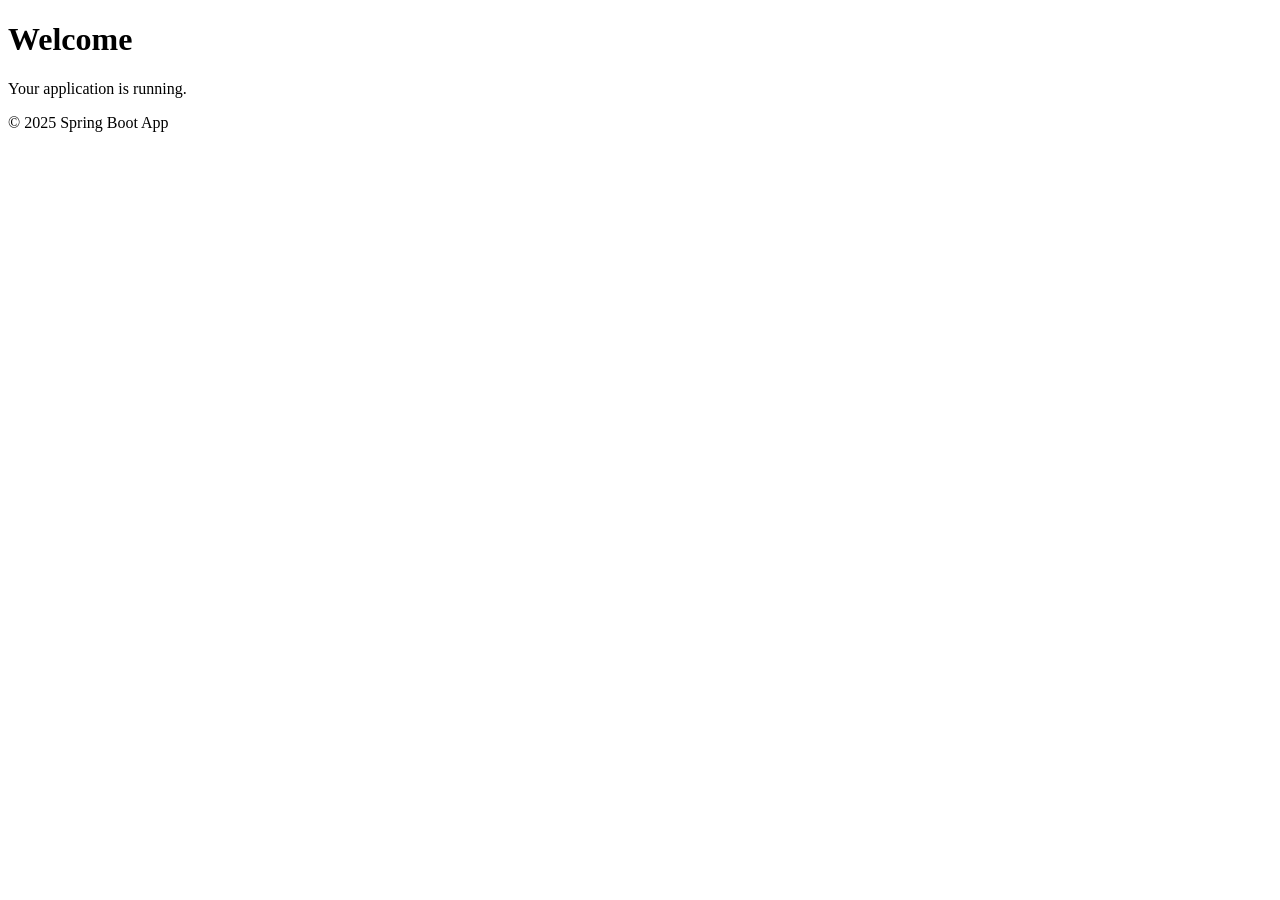
==== src/main/resources/static/index.html @ 62c67199 "Refactor HomeController to return index.html; update UserController to handle null userString and re" ====
<!DOCTYPE html>
<html lang="en">
<head>
	<meta charset="UTF-8">
	<meta name="viewport" content="width=device-width, initial-scale=1.0">
	<title>Spring Boot App</title>
</head>
<body>
	<header>
		<h1>Welcome</h1>
	</header>

	<main>
		<p>Your application is running.</p>
	</main>

	<footer>
		<p>&copy; 2025 Spring Boot App</p>
	</footer>
</body>
</html>
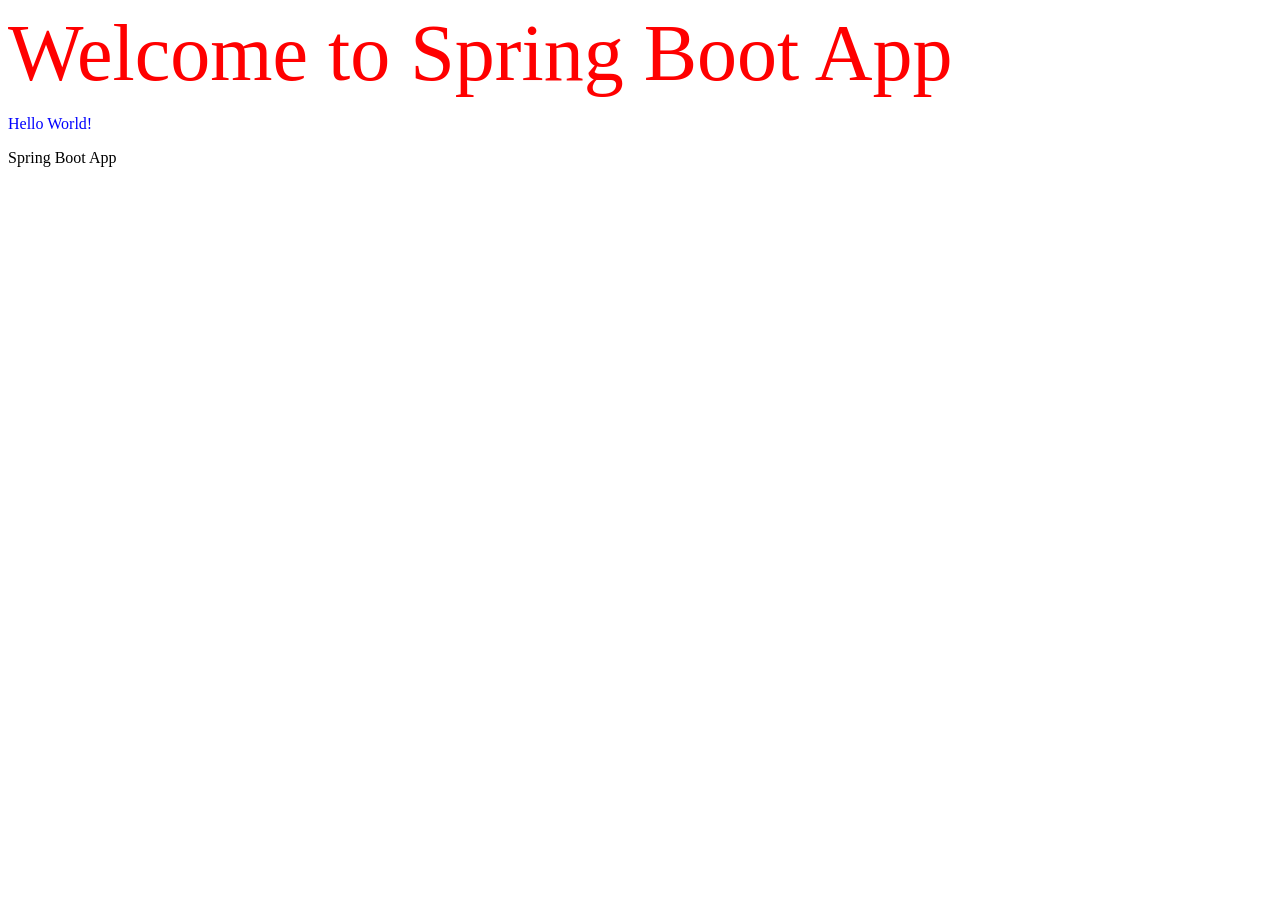
==== commit c1bfe9f1: "Added index.html, index.css, and index.js for application landing page; style header and main conten" ====
--- a/src/main/resources/static/index.html
+++ b/src/main/resources/static/index.html
@@ -3,19 +3,21 @@
 <head>
 	<meta charset="UTF-8">
 	<meta name="viewport" content="width=device-width, initial-scale=1.0">
+	<link rel="stylesheet" href="index.css">
+	<script src="index.js" defer></script>
 	<title>Spring Boot App</title>
 </head>
 <body>
-	<header>
+	<header id="primary-header">
 		<h1>Welcome</h1>
 	</header>
 
 	<main>
-		<p>Your application is running.</p>
+		<p class="blue-color">Hello World!</p>
 	</main>
 
 	<footer>
-		<p>&copy; 2025 Spring Boot App</p>
+		<p>Spring Boot App</p>
 	</footer>
 </body>
 </html>
--- a/src/main/resources/static/index.css
+++ b/src/main/resources/static/index.css
@@ -0,0 +1,7 @@
+.blue-color{
+    color: blue;
+}
+#primary-header{
+    color: red;
+    font-size: 80px;
+}
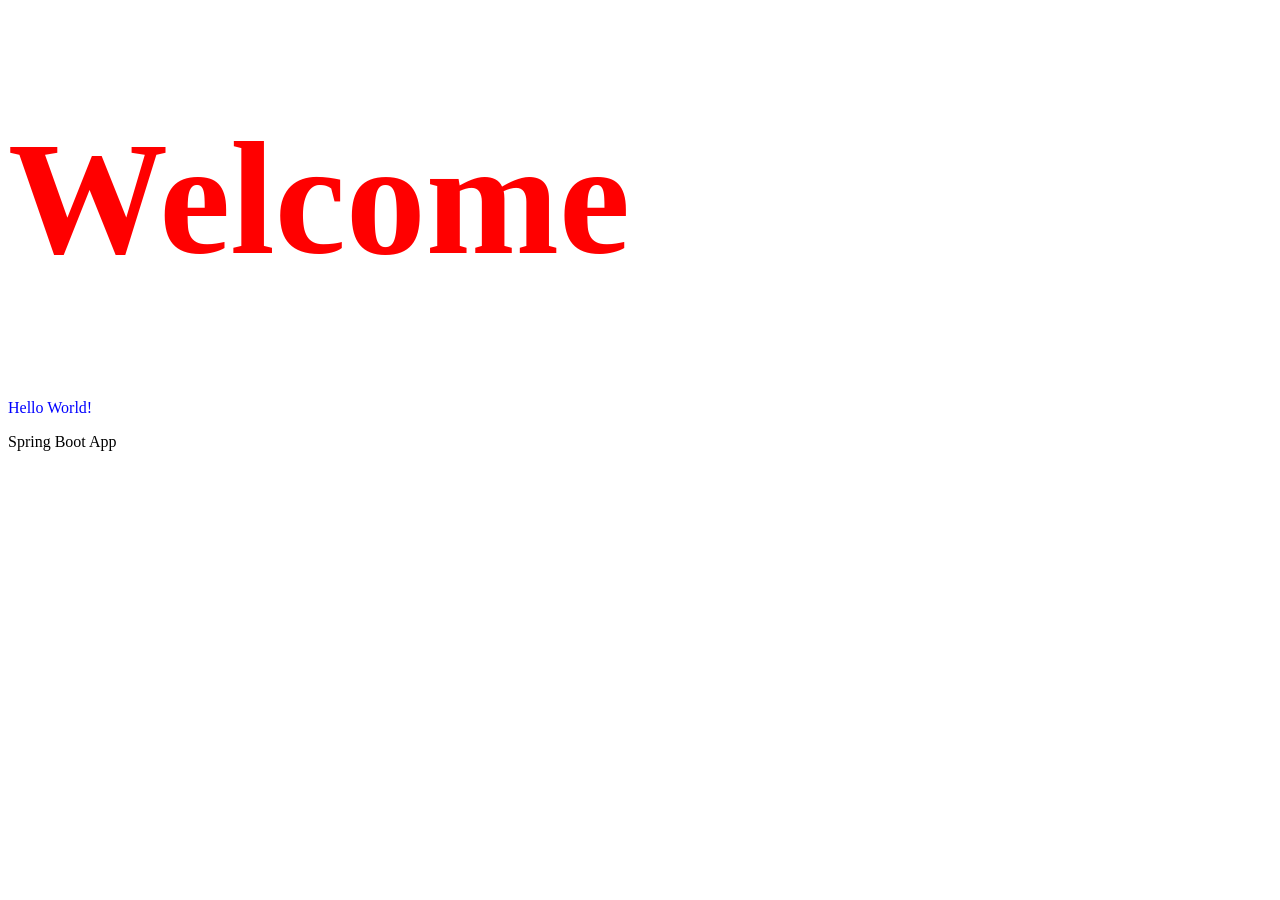
==== commit b3ea7a8d: "Refactored index.html and index.js; remove unnecessary whitespace and update JavaScript to fetch use" ====
--- a/src/main/resources/static/index.html
+++ b/src/main/resources/static/index.html
@@ -15,7 +15,6 @@
 	<main>
 		<p class="blue-color">Hello World!</p>
 	</main>
-
 	<footer>
 		<p>Spring Boot App</p>
 	</footer>
--- a/src/main/resources/static/index.css
+++ b/src/main/resources/static/index.css
@@ -4,4 +4,4 @@
 #primary-header{
     color: red;
     font-size: 80px;
-}+}
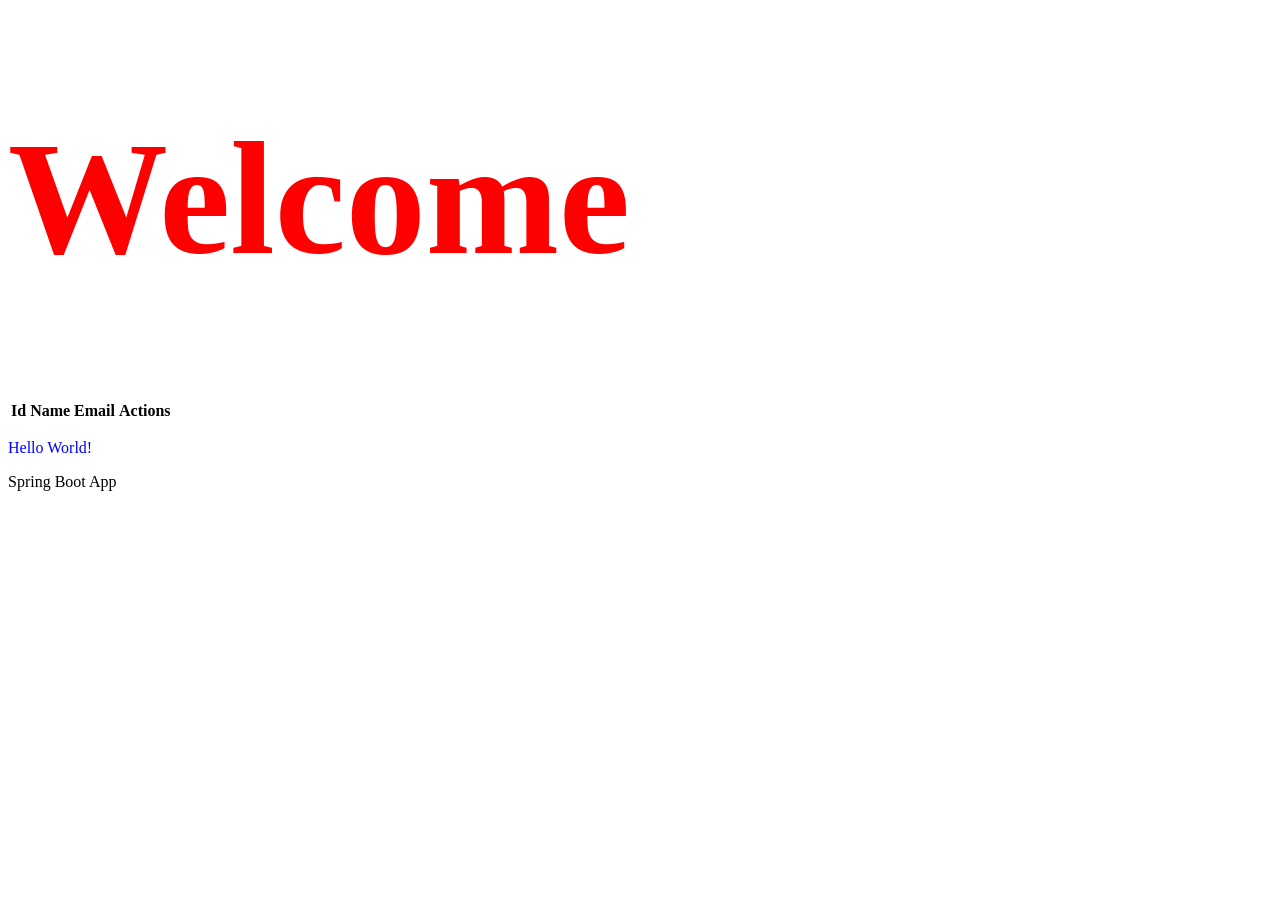
==== commit 4870582e: "test commit" ====
--- a/src/main/resources/static/index.html
+++ b/src/main/resources/static/index.html
@@ -11,7 +11,17 @@
 	<header id="primary-header">
 		<h1>Welcome</h1>
 	</header>
-
+	<table>
+		<tr>
+			<th>Id</th>
+			<th>Name</th>
+			<th>Email</th>
+			<th>Actions</th>
+		</tr>
+		<tbody id="user-table-body">
+			<!-- User data will be populated here -->
+		</tbody>
+	</table>
 	<main>
 		<p class="blue-color">Hello World!</p>
 	</main>
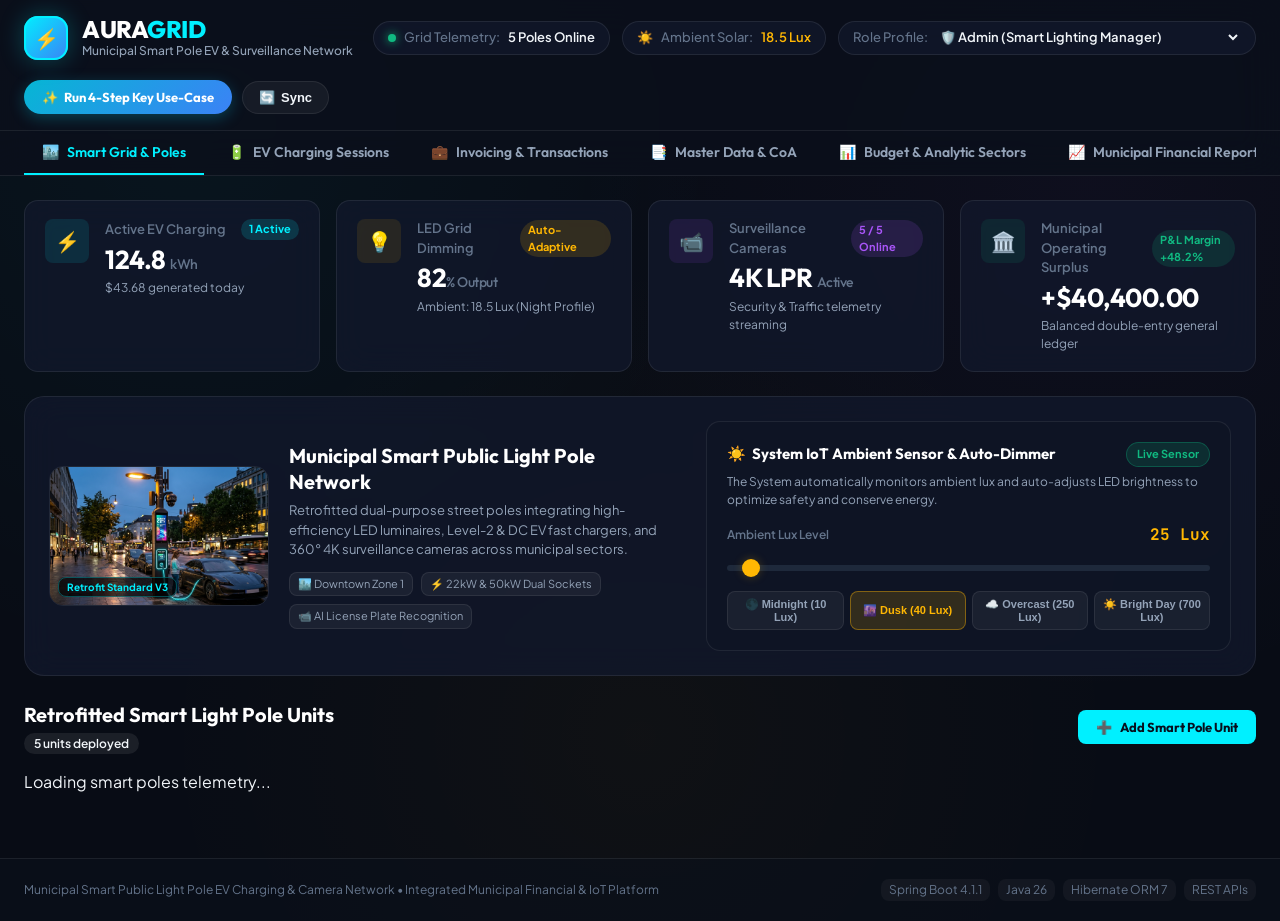
==== commit e1520751: "Added Contents to the Skeleton/Structure" ====
--- a/src/main/resources/static/index.html
+++ b/src/main/resources/static/index.html
@@ -1,32 +1,963 @@
 <!DOCTYPE html>
 <html lang="en">
 <head>
-	<meta charset="UTF-8">
-	<meta name="viewport" content="width=device-width, initial-scale=1.0">
-	<link rel="stylesheet" href="index.css">
-	<script src="index.js" defer></script>
-	<title>Spring Boot App</title>
+  <meta charset="UTF-8">
+  <meta name="viewport" content="width=device-width, initial-scale=1.0">
+  <title>AURA GRID — Municipal Smart Light Pole, EV Charging & Camera Network</title>
+  <meta name="description" content="Municipal smart city platform managing LED streetlight poles retrofitted with EV chargers and surveillance cameras, billing EV drivers, and tracking streetlight infrastructure budgets.">
+  <link rel="preconnect" href="https://fonts.googleapis.com">
+  <link rel="preconnect" href="https://fonts.gstatic.com" crossorigin>
+  <link href="https://fonts.googleapis.com/css2?family=Outfit:wght@300;400;500;600;700;800&family=Plus+Jakarta+Sans:wght@400;500;600;700&family=JetBrains+Mono:wght@400;500;600&display=swap" rel="stylesheet">
+  <link rel="stylesheet" href="index.css">
+  <script src="index.js" defer></script>
 </head>
 <body>
-	<header id="primary-header">
-		<h1>Welcome</h1>
-	</header>
-	<table>
-		<tr>
-			<th>Id</th>
-			<th>Name</th>
-			<th>Email</th>
-			<th>Actions</th>
-		</tr>
-		<tbody id="user-table-body">
-			<!-- User data will be populated here -->
-		</tbody>
-	</table>
-	<main>
-		<p class="blue-color">Hello World!</p>
-	</main>
-	<footer>
-		<p>Spring Boot App</p>
-	</footer>
+  <!-- Header / Navigation Bar -->
+  <header id="primary-header" class="site-header">
+    <div class="header-container">
+      <div class="brand-group">
+        <div class="brand-symbol">
+          <div class="pulse-ring"></div>
+          <span class="symbol-icon">⚡</span>
+        </div>
+        <div class="brand-meta">
+          <h1 class="brand-title">AURA<span>GRID</span></h1>
+          <p class="brand-tagline">Municipal Smart Pole EV & Surveillance Network</p>
+        </div>
+      </div>
+
+      <!-- Live IoT Status & Ambient Tracker Bar -->
+      <div class="header-telemetry">
+        <div class="telemetry-pill">
+          <span class="telemetry-dot dot-live"></span>
+          <span class="telemetry-label">Grid Telemetry:</span>
+          <span id="telemetry-active-count" class="telemetry-value">5 Poles Online</span>
+        </div>
+        <div class="telemetry-pill">
+          <span class="lux-icon">☀️</span>
+          <span class="telemetry-label">Ambient Solar:</span>
+          <span id="telemetry-lux" class="telemetry-value text-amber">18.5 Lux</span>
+        </div>
+        <div class="telemetry-pill">
+          <span class="telemetry-label">Role Profile:</span>
+          <div class="role-selector-wrap">
+            <select id="active-actor-select" class="actor-dropdown" aria-label="Select Active Municipal Role">
+              <option value="admin">🛡️ Admin (Smart Lighting Manager)</option>
+              <option value="accountant">💼 Invoicing User (Municipal Accountant)</option>
+              <option value="system">🤖 System (IoT & Ledger Autonomous Engine)</option>
+            </select>
+          </div>
+        </div>
+      </div>
+
+      <!-- Quick Action Buttons -->
+      <div class="header-actions">
+        <button id="btn-run-usecase" class="btn-gradient-glow" title="Execute the 4 Key Use-Case Steps sequentially">
+          <span class="btn-sparkle">✨</span> Run 4-Step Key Use-Case
+        </button>
+        <button id="btn-refresh-all" class="btn-glass" title="Refresh all data">
+          <span>🔄</span> Sync
+        </button>
+      </div>
+    </div>
+
+    <!-- Navigation Tabs -->
+    <nav class="nav-tabs-bar" aria-label="Main Navigation">
+      <div class="tabs-container">
+        <button id="tab-btn-poles" class="nav-tab active" data-tab="tab-poles">
+          <span class="tab-icon">🏙️</span> Smart Grid & Poles
+        </button>
+        <button id="tab-btn-charging" class="nav-tab" data-tab="tab-charging">
+          <span class="tab-icon">🔋</span> EV Charging Sessions
+        </button>
+        <button id="tab-btn-transactions" class="nav-tab" data-tab="tab-transactions">
+          <span class="tab-icon">💼</span> Invoicing & Transactions
+        </button>
+        <button id="tab-btn-master" class="nav-tab" data-tab="tab-master">
+          <span class="tab-icon">📑</span> Master Data & CoA
+        </button>
+        <button id="tab-btn-budget" class="nav-tab" data-tab="tab-budget">
+          <span class="tab-icon">📊</span> Budget & Analytic Sectors
+        </button>
+        <button id="tab-btn-reports" class="nav-tab" data-tab="tab-reports">
+          <span class="tab-icon">📈</span> Municipal Financial Reports
+        </button>
+      </div>
+    </nav>
+  </header>
+
+  <!-- Main Content Layout -->
+  <main class="app-main-content">
+    
+    <!-- Top KPI Overview Banner -->
+    <section class="kpi-banner">
+      <div class="kpi-card kpi-cyan">
+        <div class="kpi-icon-wrap">⚡</div>
+        <div class="kpi-body">
+          <div class="kpi-header">
+            <span class="kpi-title">Active EV Charging</span>
+            <span class="kpi-badge badge-cyan" id="kpi-active-sessions">1 Active</span>
+          </div>
+          <div class="kpi-metric" id="kpi-kwh-dispensed">124.8 <span class="kpi-unit">kWh</span></div>
+          <div class="kpi-subtext" id="kpi-ev-revenue">$43.68 generated today</div>
+        </div>
+      </div>
+
+      <div class="kpi-card kpi-amber">
+        <div class="kpi-icon-wrap">💡</div>
+        <div class="kpi-body">
+          <div class="kpi-header">
+            <span class="kpi-title">LED Grid Dimming</span>
+            <span class="kpi-badge badge-amber" id="kpi-dimming-mode">Auto-Adaptive</span>
+          </div>
+          <div class="kpi-metric" id="kpi-avg-brightness">82<span class="kpi-unit">% Output</span></div>
+          <div class="kpi-subtext" id="kpi-lux-subtext">Ambient: 18.5 Lux (Night Profile)</div>
+        </div>
+      </div>
+
+      <div class="kpi-card kpi-purple">
+        <div class="kpi-icon-wrap">📹</div>
+        <div class="kpi-body">
+          <div class="kpi-header">
+            <span class="kpi-title">Surveillance Cameras</span>
+            <span class="kpi-badge badge-purple" id="kpi-cameras-status">5 / 5 Online</span>
+          </div>
+          <div class="kpi-metric">4K LPR <span class="kpi-unit">Active</span></div>
+          <div class="kpi-subtext">Security & Traffic telemetry streaming</div>
+        </div>
+      </div>
+
+      <div class="kpi-card kpi-green">
+        <div class="kpi-icon-wrap">🏛️</div>
+        <div class="kpi-body">
+          <div class="kpi-header">
+            <span class="kpi-title">Municipal Operating Surplus</span>
+            <span class="kpi-badge badge-green">P&L Margin +48.2%</span>
+          </div>
+          <div class="kpi-metric" id="kpi-net-surplus">+$40,400.00</div>
+          <div class="kpi-subtext">Balanced double-entry general ledger</div>
+        </div>
+      </div>
+    </section>
+
+    <!-- TAB 1: SMART GRID & POLES -->
+    <section id="tab-poles" class="dashboard-tab-panel active">
+      <!-- Hero Banner & Interactive Ambient Simulator -->
+      <div class="grid-controls-card">
+        <div class="hero-left">
+          <div class="hero-image-frame">
+            <img src="images/smart_pole_hero.jpg" alt="Municipal Smart LED Light Pole with EV Charger and Surveillance Camera" class="hero-thumbnail">
+            <div class="hero-image-overlay">
+              <span class="overlay-tag">Retrofit Standard V3</span>
+            </div>
+          </div>
+          <div class="hero-text">
+            <h2>Municipal Smart Public Light Pole Network</h2>
+            <p>Retrofitted dual-purpose street poles integrating high-efficiency LED luminaires, Level-2 & DC EV fast chargers, and 360° 4K surveillance cameras across municipal sectors.</p>
+            <div class="hero-quick-stats">
+              <span class="tag-pill">🏙️ Downtown Zone 1</span>
+              <span class="tag-pill">⚡ 22kW & 50kW Dual Sockets</span>
+              <span class="tag-pill">📹 AI License Plate Recognition</span>
+            </div>
+          </div>
+        </div>
+
+        <!-- Ambient Light & Auto-Dimming Simulator -->
+        <div class="ambient-simulator-box">
+          <div class="sim-header">
+            <h3><span class="icon">☀️</span> System IoT Ambient Sensor & Auto-Dimmer</h3>
+            <span class="badge-status badge-live">Live Sensor</span>
+          </div>
+          <p class="sim-desc">The System automatically monitors ambient lux and auto-adjusts LED brightness to optimize safety and conserve energy.</p>
+          <div class="lux-slider-row">
+            <div class="lux-label-col">
+              <span class="lux-title">Ambient Lux Level</span>
+              <span id="current-lux-display" class="lux-number">25 Lux</span>
+            </div>
+            <input type="range" id="ambient-lux-slider" min="0" max="800" value="25" class="slider-styled" aria-label="Ambient Lux Slider">
+          </div>
+          <div class="lux-presets-row">
+            <button class="btn-preset" data-lux="10">🌑 Midnight (10 Lux)</button>
+            <button class="btn-preset active" data-lux="40">🌆 Dusk (40 Lux)</button>
+            <button class="btn-preset" data-lux="250">☁️ Overcast (250 Lux)</button>
+            <button class="btn-preset" data-lux="700">☀️ Bright Day (700 Lux)</button>
+          </div>
+        </div>
+      </div>
+
+      <!-- Smart Poles Section Header -->
+      <div class="section-subbar">
+        <div class="section-title-wrap">
+          <h3>Retrofitted Smart Light Pole Units</h3>
+          <span id="pole-count-tag" class="count-tag">5 units deployed</span>
+        </div>
+        <div class="section-action-btns">
+          <button id="btn-open-add-pole-modal" class="btn-primary">
+            <span>➕</span> Add Smart Pole Unit
+          </button>
+        </div>
+      </div>
+
+      <!-- Smart Poles Grid Cards Container -->
+      <div id="smart-poles-grid" class="poles-card-grid">
+        <!-- Dynamically populated via index.js -->
+        <div class="card-loading">Loading smart poles telemetry...</div>
+      </div>
+    </section>
+
+    <!-- TAB 2: CHARGING SESSIONS & INVOICING -->
+    <section id="tab-charging" class="dashboard-tab-panel">
+      <div class="section-subbar">
+        <div class="section-title-wrap">
+          <h3>Active & Completed EV Charging Sessions</h3>
+          <p class="section-desc">Track real-time kilowatt-hour delivery, compute automated tariffs, and issue customer invoices to commercial parking operators and fleet drivers.</p>
+        </div>
+        <div class="section-action-btns">
+          <button id="btn-quick-start-charge" class="btn-primary">
+            <span>⚡</span> Start New EV Charge Session
+          </button>
+        </div>
+      </div>
+
+      <div class="table-container-card">
+        <table class="data-table" id="table-charging-sessions">
+          <thead>
+            <tr>
+              <th>Session ID</th>
+              <th>Pole Unit</th>
+              <th>Driver / Fleet Operator</th>
+              <th>Start Time</th>
+              <th>Duration</th>
+              <th>kWh Delivered</th>
+              <th>Tariff Rate</th>
+              <th>Total Charges</th>
+              <th>Status</th>
+              <th>Actions</th>
+            </tr>
+          </thead>
+          <tbody id="charging-sessions-tbody">
+            <!-- Populated via index.js -->
+          </tbody>
+        </table>
+      </div>
+    </section>
+
+    <!-- TAB 3: INVOICING & TRANSACTION FLOW -->
+    <section id="tab-transactions" class="dashboard-tab-panel">
+      <!-- Transaction Flow Architecture Banner -->
+      <div class="workflow-visual-card">
+        <div class="flow-header">
+          <h3>Municipal Smart City Transaction & Invoicing Flow</h3>
+          <p>Seamless execution from Procurement to Payment, and Fleet EV Charging Orders to Bank Receipts.</p>
+        </div>
+        <div class="flow-steps-diagram">
+          <div class="flow-chain">
+            <span class="flow-chain-title">Procurement Flow (LED Replacements)</span>
+            <div class="flow-step-boxes">
+              <div class="flow-box">1. Purchase Order (PO)</div>
+              <div class="flow-arrow">➔</div>
+              <div class="flow-box">2. Vendor Bill (AP)</div>
+              <div class="flow-arrow">➔</div>
+              <div class="flow-box">3. Bank Payment (Disbursement)</div>
+            </div>
+          </div>
+          <div class="flow-divider-vertical"></div>
+          <div class="flow-chain">
+            <span class="flow-chain-title">Revenue & Invoicing Flow (Fleet & EV Drivers)</span>
+            <div class="flow-step-boxes">
+              <div class="flow-box">1. Charging Session / SO</div>
+              <div class="flow-arrow">➔</div>
+              <div class="flow-box">2. Customer Invoice (AR)</div>
+              <div class="flow-arrow">➔</div>
+              <div class="flow-box">3. Bank Receipt (Collection)</div>
+            </div>
+          </div>
+        </div>
+      </div>
+
+      <!-- Procurement Section: Purchase Orders & Vendor Bills -->
+      <div class="transactions-split-grid">
+        <!-- Purchase Orders -->
+        <div class="trans-card">
+          <div class="trans-header">
+            <h4><span>📦</span> Purchase Orders (LED Fixtures)</h4>
+            <button id="btn-new-po" class="btn-xs-primary">New PO</button>
+          </div>
+          <div class="table-mini-wrap">
+            <table class="data-table">
+              <thead>
+                <tr>
+                  <th>PO #</th>
+                  <th>Vendor</th>
+                  <th>Date</th>
+                  <th>Amount</th>
+                  <th>Status</th>
+                  <th>Action</th>
+                </tr>
+              </thead>
+              <tbody id="po-tbody"></tbody>
+            </table>
+          </div>
+        </div>
+
+        <!-- Vendor Bills -->
+        <div class="trans-card">
+          <div class="trans-header">
+            <h4><span>🧾</span> Vendor Bills (Accounts Payable)</h4>
+            <span class="badge-status badge-live">Payables Ledger</span>
+          </div>
+          <div class="table-mini-wrap">
+            <table class="data-table">
+              <thead>
+                <tr>
+                  <th>Bill #</th>
+                  <th>Vendor</th>
+                  <th>Due Date</th>
+                  <th>Amount</th>
+                  <th>Status</th>
+                  <th>Action</th>
+                </tr>
+              </thead>
+              <tbody id="vendor-bills-tbody"></tbody>
+            </table>
+          </div>
+        </div>
+      </div>
+
+      <!-- Sales Section: Sales Orders & Customer Invoices -->
+      <div class="transactions-split-grid">
+        <!-- Sales Orders -->
+        <div class="trans-card">
+          <div class="trans-header">
+            <h4><span>📑</span> Sales Orders (Fleet Usage Quotas)</h4>
+            <button id="btn-new-so" class="btn-xs-primary">New SO</button>
+          </div>
+          <div class="table-mini-wrap">
+            <table class="data-table">
+              <thead>
+                <tr>
+                  <th>SO #</th>
+                  <th>Customer</th>
+                  <th>Date</th>
+                  <th>Amount</th>
+                  <th>Status</th>
+                  <th>Action</th>
+                </tr>
+              </thead>
+              <tbody id="so-tbody"></tbody>
+            </table>
+          </div>
+        </div>
+
+        <!-- Customer Invoices -->
+        <div class="trans-card">
+          <div class="trans-header">
+            <h4><span>💳</span> Customer Invoices (Accounts Receivable)</h4>
+            <span class="badge-status badge-live">Receivables Ledger</span>
+          </div>
+          <div class="table-mini-wrap">
+            <table class="data-table">
+              <thead>
+                <tr>
+                  <th>Invoice #</th>
+                  <th>Customer</th>
+                  <th>Due Date</th>
+                  <th>Total</th>
+                  <th>Status</th>
+                  <th>Action</th>
+                </tr>
+              </thead>
+              <tbody id="customer-invoices-tbody"></tbody>
+            </table>
+          </div>
+        </div>
+      </div>
+
+      <!-- General Ledger / Journal Entries -->
+      <div class="trans-card full-width">
+        <div class="trans-header">
+          <h4><span>⚖️</span> System-Generated Double-Entry Journal Entries</h4>
+          <span class="badge-status badge-live">Debits = Credits Balanced</span>
+        </div>
+        <div class="table-container-card">
+          <table class="data-table">
+            <thead>
+              <tr>
+                <th>Entry #</th>
+                <th>Journal</th>
+                <th>Date</th>
+                <th>Reference</th>
+                <th>Description</th>
+                <th>Total Debit</th>
+                <th>Total Credit</th>
+                <th>Status</th>
+              </tr>
+            </thead>
+            <tbody id="journal-entries-tbody"></tbody>
+          </table>
+        </div>
+      </div>
+    </section>
+
+    <!-- TAB 4: MASTER DATA & COA -->
+    <section id="tab-master" class="dashboard-tab-panel">
+      <!-- Master Data Sub-tabs -->
+      <div class="master-subnav">
+        <button class="master-subtab-btn active" data-sub="sub-contacts">Contact Master (Customers & Vendors)</button>
+        <button class="master-subtab-btn" data-sub="sub-products">Product Master (Services & Goods)</button>
+        <button class="master-subtab-btn" data-sub="sub-coa">Chart of Accounts Master (CoA)</button>
+        <button class="master-subtab-btn" data-sub="sub-journals">Journal Types</button>
+      </div>
+
+      <!-- Subtab: Contacts -->
+      <div id="sub-contacts" class="master-subpanel active">
+        <div class="section-subbar">
+          <div class="section-title-wrap">
+            <h4>Contact Master</h4>
+            <p class="section-desc">Commercial Parking Operators (Customers), LED Module Vendors (Vendors), and Power Utilities (Vendors).</p>
+          </div>
+          <button id="btn-add-contact-modal" class="btn-primary"><span>➕</span> Add Contact</button>
+        </div>
+        <div class="table-container-card">
+          <table class="data-table">
+            <thead>
+              <tr>
+                <th>ID</th>
+                <th>Name</th>
+                <th>Type</th>
+                <th>Role Category</th>
+                <th>Email</th>
+                <th>Phone</th>
+                <th>Address</th>
+                <th>Outstanding Balance</th>
+              </tr>
+            </thead>
+            <tbody id="contacts-tbody"></tbody>
+          </table>
+        </div>
+      </div>
+
+      <!-- Subtab: Products -->
+      <div id="sub-products" class="master-subpanel">
+        <div class="section-subbar">
+          <div class="section-title-wrap">
+            <h4>Product Master</h4>
+            <p class="section-desc">Streetlight EV Charging kWh (Service), Smart Pole Advertising Space (Service), and LED Fixtures (Goods).</p>
+          </div>
+          <button id="btn-add-product-modal" class="btn-primary"><span>➕</span> Add Product</button>
+        </div>
+        <div class="table-container-card">
+          <table class="data-table">
+            <thead>
+              <tr>
+                <th>Code</th>
+                <th>Product / Service Name</th>
+                <th>Type</th>
+                <th>Unit Price</th>
+                <th>Unit of Measure</th>
+                <th>Description</th>
+              </tr>
+            </thead>
+            <tbody id="products-tbody"></tbody>
+          </table>
+        </div>
+      </div>
+
+      <!-- Subtab: CoA -->
+      <div id="sub-coa" class="master-subpanel">
+        <div class="section-subbar">
+          <div class="section-title-wrap">
+            <h4>Chart of Accounts (CoA) Master</h4>
+            <p class="section-desc">Assets, Liabilities, Income, and Expenses governing municipal smart lighting grid operations.</p>
+          </div>
+        </div>
+        <div class="coa-hierarchical-grid">
+          <!-- Assets Column -->
+          <div class="coa-category-card card-asset">
+            <h5><span>🏛️</span> Assets</h5>
+            <div id="coa-assets-list" class="coa-account-rows"></div>
+          </div>
+
+          <!-- Liabilities Column -->
+          <div class="coa-category-card card-liability">
+            <h5><span>💳</span> Liabilities</h5>
+            <div id="coa-liabilities-list" class="coa-account-rows"></div>
+          </div>
+
+          <!-- Income Column -->
+          <div class="coa-category-card card-income">
+            <h5><span>📈</span> Income (Revenue)</h5>
+            <div id="coa-income-list" class="coa-account-rows"></div>
+          </div>
+
+          <!-- Expenses Column -->
+          <div class="coa-category-card card-expense">
+            <h5><span>📉</span> Expenses</h5>
+            <div id="coa-expenses-list" class="coa-account-rows"></div>
+          </div>
+        </div>
+      </div>
+
+      <!-- Subtab: Journals -->
+      <div id="sub-journals" class="master-subpanel">
+        <div class="section-subbar">
+          <div class="section-title-wrap">
+            <h4>Journal Master</h4>
+            <p class="section-desc">Sales, Purchase, Cash, and Bank Journals configured for automated debits and credits.</p>
+          </div>
+        </div>
+        <div class="table-container-card">
+          <table class="data-table">
+            <thead>
+              <tr>
+                <th>Code</th>
+                <th>Journal Name</th>
+                <th>Journal Type</th>
+                <th>Ledger Mapping</th>
+              </tr>
+            </thead>
+            <tbody id="journals-tbody"></tbody>
+          </table>
+        </div>
+      </div>
+    </section>
+
+    <!-- TAB 5: BUDGET FLOW & LIGHTING SECTORS -->
+    <section id="tab-budget" class="dashboard-tab-panel">
+      <div class="section-subbar">
+        <div class="section-title-wrap">
+          <h3>Smart Lighting Grid Budget & Sector Analytics</h3>
+          <p class="section-desc">Compares planned municipal grid operating budgets against actual wholesale electricity expenses and charging/advertising revenues.</p>
+        </div>
+        <div class="sector-filter-wrap">
+          <label for="budget-sector-select">Analytic Account (Lighting Sector):</label>
+          <select id="budget-sector-select" class="actor-dropdown">
+            <option value="1">Downtown Smart Pole Zone 1 (AN-DT-Z1)</option>
+          </select>
+        </div>
+      </div>
+
+      <!-- Budget KPI Overview -->
+      <div class="budget-summary-banner">
+        <div class="budget-kpi-item">
+          <span class="budget-kpi-label">Planned Revenue</span>
+          <span id="budget-planned-rev" class="budget-kpi-val text-cyan">$110,000.00</span>
+        </div>
+        <div class="budget-kpi-item">
+          <span class="budget-kpi-label">Actual Revenue</span>
+          <span id="budget-actual-rev" class="budget-kpi-val text-green">$84,600.00</span>
+        </div>
+        <div class="budget-kpi-item">
+          <span class="budget-kpi-label">Planned Expense</span>
+          <span id="budget-planned-exp" class="budget-kpi-val text-amber">$55,000.00</span>
+        </div>
+        <div class="budget-kpi-item">
+          <span class="budget-kpi-label">Actual Expense</span>
+          <span id="budget-actual-exp" class="budget-kpi-val text-rose">$44,200.00</span>
+        </div>
+        <div class="budget-kpi-item">
+          <span class="budget-kpi-label">Net Operating Margin</span>
+          <span id="budget-net-margin" class="budget-kpi-val text-emerald">+$40,400.00</span>
+        </div>
+      </div>
+
+      <!-- Detailed Budget Lines Table -->
+      <div class="table-container-card">
+        <table class="data-table" id="table-budget-lines">
+          <thead>
+            <tr>
+              <th>Account Code</th>
+              <th>Account Name</th>
+              <th>Type</th>
+              <th>Planned Amount</th>
+              <th>Actual Amount</th>
+              <th>Variance ($)</th>
+              <th>Achievement / Utilization</th>
+            </tr>
+          </thead>
+          <tbody id="budget-lines-tbody"></tbody>
+        </table>
+      </div>
+    </section>
+
+    <!-- TAB 6: MUNICIPAL FINANCIAL REPORTS -->
+    <section id="tab-reports" class="dashboard-tab-panel">
+      <div class="reports-header-bar">
+        <div class="reports-nav-pills">
+          <button class="report-nav-btn active" data-report="report-balance-sheet">1. Balance Sheet</button>
+          <button class="report-nav-btn" data-report="report-pnl">2. Profit & Loss Account (P&L)</button>
+          <button class="report-nav-btn" data-report="report-budget">3. Budget Performance Report</button>
+        </div>
+        <button id="btn-print-report" class="btn-glass" onclick="window.print()">
+          <span>🖨️</span> Print / Export PDF
+        </button>
+      </div>
+
+      <!-- Report View 1: Balance Sheet -->
+      <div id="report-balance-sheet" class="report-document-card active">
+        <div class="doc-header">
+          <div class="doc-title-group">
+            <h3>MUNICIPALITY OF SMART CITY — SMART LIGHTING INFRASTRUCTURE</h3>
+            <h4>Consolidated Balance Sheet</h4>
+            <p id="bs-date-tag">As of September 2026 • Reporting Currency: USD ($)</p>
+          </div>
+          <div class="doc-badge-status" id="bs-balance-badge">
+            <span class="badge-status badge-live">Balanced: Assets = Liabilities + Equity</span>
+          </div>
+        </div>
+
+        <div class="bs-split-columns">
+          <!-- Assets Side -->
+          <div class="bs-col">
+            <h5 class="bs-col-title">ASSETS</h5>
+            <table class="report-table">
+              <thead>
+                <tr>
+                  <th>Account</th>
+                  <th class="text-right">Balance ($)</th>
+                </tr>
+              </thead>
+              <tbody id="bs-assets-tbody"></tbody>
+              <tfoot>
+                <tr>
+                  <th>TOTAL ASSETS</th>
+                  <th class="text-right text-cyan" id="bs-total-assets">$0.00</th>
+                </tr>
+              </tfoot>
+            </table>
+          </div>
+
+          <!-- Liabilities & Equity Side -->
+          <div class="bs-col">
+            <h5 class="bs-col-title">LIABILITIES & MUNICIPAL EQUITY</h5>
+            <table class="report-table">
+              <thead>
+                <tr>
+                  <th>Account</th>
+                  <th class="text-right">Balance ($)</th>
+                </tr>
+              </thead>
+              <tbody id="bs-liabilities-tbody"></tbody>
+              <tfoot>
+                <tr class="equity-row">
+                  <th>Retained Municipal Operating Surplus</th>
+                  <th class="text-right text-emerald" id="bs-retained-surplus">$0.00</th>
+                </tr>
+                <tr class="total-row">
+                  <th>TOTAL LIABILITIES & EQUITY</th>
+                  <th class="text-right text-cyan" id="bs-total-liab-equity">$0.00</th>
+                </tr>
+              </tfoot>
+            </table>
+          </div>
+        </div>
+      </div>
+
+      <!-- Report View 2: Profit & Loss Statement -->
+      <div id="report-pnl" class="report-document-card">
+        <div class="doc-header">
+          <div class="doc-title-group">
+            <h3>MUNICIPALITY OF SMART CITY — SMART LIGHTING INFRASTRUCTURE</h3>
+            <h4>Statement of Profit & Loss (Operating Performance)</h4>
+            <p>Fiscal Period 2026 • Streetlight EV Charging, Digital Ads & Grid Power</p>
+          </div>
+          <div class="doc-badge-status">
+            <span class="badge-status badge-live" id="pnl-margin-badge">Operating Margin: +48.2%</span>
+          </div>
+        </div>
+
+        <div class="pnl-section">
+          <h5 class="pnl-section-title text-green">1. REVENUE (INCOME)</h5>
+          <table class="report-table">
+            <thead>
+              <tr>
+                <th>Account</th>
+                <th class="text-right">Amount ($)</th>
+              </tr>
+            </thead>
+            <tbody id="pnl-revenue-tbody"></tbody>
+            <tfoot>
+              <tr>
+                <th>TOTAL OPERATING REVENUE</th>
+                <th class="text-right text-green" id="pnl-total-revenue">$0.00</th>
+              </tr>
+            </tfoot>
+          </table>
+        </div>
+
+        <div class="pnl-section">
+          <h5 class="pnl-section-title text-rose">2. OPERATING EXPENSES & MAINTENANCE</h5>
+          <table class="report-table">
+            <thead>
+              <tr>
+                <th>Account</th>
+                <th class="text-right">Amount ($)</th>
+              </tr>
+            </thead>
+            <tbody id="pnl-expense-tbody"></tbody>
+            <tfoot>
+              <tr>
+                <th>TOTAL OPERATING EXPENSES</th>
+                <th class="text-right text-rose" id="pnl-total-expense">$0.00</th>
+              </tr>
+            </tfoot>
+          </table>
+        </div>
+
+        <div class="pnl-summary-box">
+          <div class="summary-line">
+            <span>NET MUNICIPAL OPERATING SURPLUS / (DEFICIT):</span>
+            <span id="pnl-net-surplus" class="text-emerald text-xl">+$0.00</span>
+          </div>
+        </div>
+      </div>
+
+      <!-- Report View 3: Budget Performance Report -->
+      <div id="report-budget" class="report-document-card">
+        <div class="doc-header">
+          <div class="doc-title-group">
+            <h3>MUNICIPALITY OF SMART CITY — SMART LIGHTING INFRASTRUCTURE</h3>
+            <h4>Smart Lighting Grid Budget Performance Report</h4>
+            <p id="budget-report-sector-tag">Analytic Sector: Downtown Smart Pole Zone 1 • Fiscal Year 2026</p>
+          </div>
+          <div class="doc-badge-status">
+            <span class="badge-status badge-live" id="budget-ratio-badge">Budget Achievement: 76.9%</span>
+          </div>
+        </div>
+
+        <div class="table-container-card">
+          <table class="report-table">
+            <thead>
+              <tr>
+                <th>Account Code</th>
+                <th>Account Name</th>
+                <th>Category</th>
+                <th class="text-right">Planned Budget ($)</th>
+                <th class="text-right">Actual Incurred ($)</th>
+                <th class="text-right">Variance ($)</th>
+                <th class="text-right">Achievement / Utilization</th>
+              </tr>
+            </thead>
+            <tbody id="budget-report-tbody"></tbody>
+          </table>
+        </div>
+      </div>
+    </section>
+
+  </main>
+
+  <!-- MODALS -->
+
+  <!-- Modal 1: 4-Step Key Use-Case Flow Runner -->
+  <div id="modal-usecase-runner" class="modal-overlay">
+    <div class="modal-dialog modal-lg">
+      <div class="modal-header">
+        <div class="modal-title-wrap">
+          <span class="modal-icon">⚡</span>
+          <h3>Municipal 4-Step Key Use-Case Automation</h3>
+        </div>
+        <button class="modal-close" data-modal="modal-usecase-runner">&times;</button>
+      </div>
+      <div class="modal-body">
+        <p class="modal-desc">Execute the four foundational system use-case steps as defined in the municipal specifications with live real-time API logs.</p>
+        
+        <div class="usecase-steps-list">
+          <!-- Step 1 -->
+          <div class="step-card" id="step-card-1">
+            <div class="step-number-bubble">1</div>
+            <div class="step-info">
+              <h4>Create Master Data</h4>
+              <p>Add smart pole unit via <code>POST /api/smartpoles/units</code>, register fleet clients, set up Chart of Accounts.</p>
+              <div class="step-status-indicator" id="step-1-status">Pending execution...</div>
+            </div>
+          </div>
+
+          <!-- Step 2 -->
+          <div class="step-card" id="step-card-2">
+            <div class="step-number-bubble">2</div>
+            <div class="step-info">
+              <h4>Process Charging Session</h4>
+              <p>Start charging via <code>POST /api/smartpoles/charge/start</code>; end session and compute total kWh charges.</p>
+              <div class="step-status-indicator" id="step-2-status">Pending execution...</div>
+            </div>
+          </div>
+
+          <!-- Step 3 -->
+          <div class="step-card" id="step-card-3">
+            <div class="step-number-bubble">3</div>
+            <div class="step-info">
+              <h4>Execute Invoicing & Bills</h4>
+              <p>Issue Customer Invoice to parking operator; process Vendor Bill for LED replacements and bank settlement.</p>
+              <div class="step-status-indicator" id="step-3-status">Pending execution...</div>
+            </div>
+          </div>
+
+          <!-- Step 4 -->
+          <div class="step-card" id="step-card-4">
+            <div class="step-number-bubble">4</div>
+            <div class="step-info">
+              <h4>Generate Reports</h4>
+              <p>Run Smart Lighting P&L, Consolidated Balance Sheet, and Pole Grid Budget Performance Reports.</p>
+              <div class="step-status-indicator" id="step-4-status">Pending execution...</div>
+            </div>
+          </div>
+        </div>
+
+        <!-- Terminal / JSON Log Output -->
+        <div class="terminal-log-card">
+          <div class="terminal-header">
+            <span>💻 API Transaction Execution Console</span>
+            <span class="terminal-dot"></span>
+          </div>
+          <pre id="usecase-log-output" class="terminal-body">// Ready. Click "Execute All 4 Steps" below to start...</pre>
+        </div>
+      </div>
+      <div class="modal-footer">
+        <button class="btn-glass" data-modal="modal-usecase-runner">Close</button>
+        <button id="btn-execute-usecase-flow" class="btn-gradient-glow">
+          <span>🚀</span> Execute All 4 Steps Now
+        </button>
+      </div>
+    </div>
+  </div>
+
+  <!-- Modal 2: Add Smart Pole Unit -->
+  <div id="modal-add-pole" class="modal-overlay">
+    <div class="modal-dialog">
+      <div class="modal-header">
+        <div class="modal-title-wrap">
+          <span class="modal-icon">➕</span>
+          <h3>Register New Smart Pole Unit</h3>
+        </div>
+        <button class="modal-close" data-modal="modal-add-pole">&times;</button>
+      </div>
+      <form id="form-add-pole">
+        <div class="modal-body form-grid">
+          <div class="form-group">
+            <label for="pole-form-code">Pole Unit Code *</label>
+            <input type="text" id="pole-form-code" placeholder="e.g. POLE-DT-004" required>
+          </div>
+          <div class="form-group">
+            <label for="pole-form-name">Pole Name *</label>
+            <input type="text" id="pole-form-name" placeholder="e.g. Liberty Plaza Smart Pole" required>
+          </div>
+          <div class="form-group full-width">
+            <label for="pole-form-location">Street Location *</label>
+            <input type="text" id="pole-form-location" placeholder="e.g. Broadway & 8th Avenue, Sector 1" required>
+          </div>
+          <div class="form-group">
+            <label for="pole-form-zone">Lighting Sector / Zone</label>
+            <select id="pole-form-zone">
+              <option value="Downtown Smart Pole Zone 1">Downtown Smart Pole Zone 1</option>
+              <option value="Midtown Business Corridor Zone 2">Midtown Business Corridor Zone 2</option>
+              <option value="Harbor Waterfront Zone 3">Harbor Waterfront Zone 3</option>
+            </select>
+          </div>
+          <div class="form-group">
+            <label for="pole-form-power">EV Charger Power (kW)</label>
+            <input type="number" id="pole-form-power" value="22.0" step="0.1" required>
+          </div>
+          <div class="form-group">
+            <label for="pole-form-tariff">EV Tariff ($ / kWh)</label>
+            <input type="number" id="pole-form-tariff" value="0.35" step="0.01" required>
+          </div>
+          <div class="form-group">
+            <label for="pole-form-brightness">Initial LED Brightness (%)</label>
+            <input type="number" id="pole-form-brightness" value="80" min="0" max="100" required>
+          </div>
+        </div>
+        <div class="modal-footer">
+          <button type="button" class="btn-glass" data-modal="modal-add-pole">Cancel</button>
+          <button type="submit" class="btn-primary">Register Smart Pole</button>
+        </div>
+      </form>
+    </div>
+  </div>
+
+  <!-- Modal 3: Start EV Charging Session -->
+  <div id="modal-start-charge" class="modal-overlay">
+    <div class="modal-dialog">
+      <div class="modal-header">
+        <div class="modal-title-wrap">
+          <span class="modal-icon">⚡</span>
+          <h3>Initiate EV Charging Session</h3>
+        </div>
+        <button class="modal-close" data-modal="modal-start-charge">&times;</button>
+      </div>
+      <form id="form-start-charge">
+        <div class="modal-body form-grid">
+          <div class="form-group full-width">
+            <label for="charge-form-pole">Select Available Smart Pole *</label>
+            <select id="charge-form-pole" required></select>
+          </div>
+          <div class="form-group full-width">
+            <label for="charge-form-customer">Billing Contact (Operator / Driver)</label>
+            <select id="charge-form-customer"></select>
+          </div>
+          <div class="form-group full-width">
+            <label for="charge-form-fleet">Vehicle / Fleet Identifier</label>
+            <input type="text" id="charge-form-fleet" placeholder="e.g. Metro Delivery Fleet Van #210">
+          </div>
+        </div>
+        <div class="modal-footer">
+          <button type="button" class="btn-glass" data-modal="modal-start-charge">Cancel</button>
+          <button type="submit" class="btn-primary">Connect & Start Charging</button>
+        </div>
+      </form>
+    </div>
+  </div>
+
+  <!-- Modal 4: Stop EV Charging Session -->
+  <div id="modal-stop-charge" class="modal-overlay">
+    <div class="modal-dialog">
+      <div class="modal-header">
+        <div class="modal-title-wrap">
+          <span class="modal-icon">🛑</span>
+          <h3>Complete EV Charging Session & Generate Invoice</h3>
+        </div>
+        <button class="modal-close" data-modal="modal-stop-charge">&times;</button>
+      </div>
+      <form id="form-stop-charge">
+        <input type="hidden" id="stop-form-session-id">
+        <div class="modal-body">
+          <div class="session-summary-box">
+            <p id="stop-modal-pole-info" class="text-bold">Pole: POLE-DT-003</p>
+            <p id="stop-modal-fleet-info">Vehicle: Metro Fleet Delivery Van #304</p>
+            <p id="stop-modal-rate-info">Tariff: $0.35 / kWh</p>
+          </div>
+          <div class="form-group">
+            <label for="stop-form-kwh">Final Energy Delivered (kWh) *</label>
+            <input type="number" id="stop-form-kwh" value="22.5" step="0.1" required>
+          </div>
+          <div class="checkbox-group">
+            <label>
+              <input type="checkbox" id="stop-form-autoinvoice" checked>
+              Auto-generate Customer Invoice & post double-entry General Ledger
+            </label>
+          </div>
+        </div>
+        <div class="modal-footer">
+          <button type="button" class="btn-glass" data-modal="modal-stop-charge">Cancel</button>
+          <button type="submit" class="btn-primary">Compute Charges & Bill</button>
+        </div>
+      </form>
+    </div>
+  </div>
+
+  <!-- Toast Notification Center -->
+  <div id="toast-container" class="toast-container"></div>
+
+  <!-- Footer -->
+  <footer class="site-footer">
+    <div class="footer-container">
+      <p>Municipal Smart Public Light Pole EV Charging & Camera Network • Integrated Municipal Financial & IoT Platform</p>
+      <div class="footer-tags">
+        <span>Spring Boot 4.1.1</span>
+        <span>Java 26</span>
+        <span>Hibernate ORM 7</span>
+        <span>REST APIs</span>
+      </div>
+    </div>
+  </footer>
 </body>
 </html>
--- a/src/main/resources/static/index.css
+++ b/src/main/resources/static/index.css
@@ -1,7 +1,1757 @@
-.blue-color{
-    color: blue;
-}
-#primary-header{
-    color: red;
-    font-size: 80px;
-}
+/* AURA GRID — Modern Municipal Smart Pole & Financial Management Platform */
+:root {
+  --bg-primary: #080c15;
+  --bg-secondary: #0e1424;
+  --bg-card: rgba(18, 25, 44, 0.75);
+  --bg-card-hover: rgba(26, 36, 62, 0.85);
+  --bg-input: #12192c;
+  --border-subtle: rgba(255, 255, 255, 0.08);
+  --border-focus: rgba(0, 240, 255, 0.4);
+  
+  --text-main: #f1f5f9;
+  --text-muted: #94a3b8;
+  --text-dim: #64748b;
+  
+  --cyan-primary: #00f0ff;
+  --cyan-glow: rgba(0, 240, 255, 0.25);
+  --amber-primary: #ffb703;
+  --amber-glow: rgba(255, 183, 3, 0.25);
+  --green-primary: #10b981;
+  --green-glow: rgba(16, 185, 129, 0.25);
+  --purple-primary: #a855f7;
+  --purple-glow: rgba(168, 85, 247, 0.25);
+  --rose-primary: #f43f5e;
+  
+  --radius-sm: 8px;
+  --radius-md: 14px;
+  --radius-lg: 20px;
+  --radius-full: 9999px;
+  
+  --font-heading: 'Outfit', sans-serif;
+  --font-body: 'Plus Jakarta Sans', sans-serif;
+  --font-mono: 'JetBrains Mono', monospace;
+  
+  --shadow-card: 0 10px 30px -10px rgba(0, 0, 0, 0.5);
+  --shadow-glow-cyan: 0 0 25px rgba(0, 240, 255, 0.25);
+}
+
+*, *::before, *::after {
+  box-sizing: border-box;
+  margin: 0;
+  padding: 0;
+}
+
+body {
+  font-family: var(--font-body);
+  background-color: var(--bg-primary);
+  background-image: 
+    radial-gradient(circle at 15% 15%, rgba(0, 240, 255, 0.04) 0%, transparent 40%),
+    radial-gradient(circle at 85% 20%, rgba(168, 85, 247, 0.04) 0%, transparent 40%),
+    radial-gradient(circle at 50% 80%, rgba(255, 183, 3, 0.03) 0%, transparent 50%);
+  color: var(--text-main);
+  min-height: 100vh;
+  display: flex;
+  flex-direction: column;
+  line-height: 1.5;
+  -webkit-font-smoothing: antialiased;
+}
+
+/* ==========================================================================
+   HEADER & NAVIGATION
+   ========================================================================== */
+.site-header {
+  background: rgba(11, 16, 28, 0.85);
+  backdrop-filter: blur(20px);
+  border-bottom: 1px solid var(--border-subtle);
+  position: sticky;
+  top: 0;
+  z-index: 100;
+}
+
+.header-container {
+  max-width: 1440px;
+  margin: 0 auto;
+  padding: 16px 24px;
+  display: flex;
+  align-items: center;
+  justify-content: space-between;
+  gap: 20px;
+  flex-wrap: wrap;
+}
+
+.brand-group {
+  display: flex;
+  align-items: center;
+  gap: 14px;
+}
+
+.brand-symbol {
+  width: 44px;
+  height: 44px;
+  background: linear-gradient(135deg, #00f0ff, #3b82f6);
+  border-radius: var(--radius-md);
+  display: flex;
+  align-items: center;
+  justify-content: center;
+  position: relative;
+  box-shadow: var(--shadow-glow-cyan);
+}
+
+.pulse-ring {
+  position: absolute;
+  width: 100%;
+  height: 100%;
+  border-radius: inherit;
+  border: 2px solid var(--cyan-primary);
+  animation: pulse-ring 2s infinite ease-out;
+}
+
+@keyframes pulse-ring {
+  0% { transform: scale(1); opacity: 0.8; }
+  100% { transform: scale(1.4); opacity: 0; }
+}
+
+.symbol-icon {
+  font-size: 20px;
+}
+
+.brand-title {
+  font-family: var(--font-heading);
+  font-size: 24px;
+  font-weight: 800;
+  letter-spacing: -0.5px;
+  color: #fff;
+  line-height: 1.1;
+}
+
+.brand-title span {
+  color: var(--cyan-primary);
+}
+
+.brand-tagline {
+  font-size: 12px;
+  color: var(--text-muted);
+  font-weight: 500;
+}
+
+/* Header Telemetry Pills */
+.header-telemetry {
+  display: flex;
+  align-items: center;
+  gap: 12px;
+  flex-wrap: wrap;
+}
+
+.telemetry-pill {
+  background: var(--bg-card);
+  border: 1px solid var(--border-subtle);
+  border-radius: var(--radius-full);
+  padding: 6px 14px;
+  display: flex;
+  align-items: center;
+  gap: 8px;
+  font-size: 13px;
+  font-weight: 500;
+}
+
+.telemetry-dot {
+  width: 8px;
+  height: 8px;
+  border-radius: 50%;
+}
+
+.dot-live {
+  background: var(--green-primary);
+  box-shadow: 0 0 10px var(--green-primary);
+  animation: blink 1.8s infinite;
+}
+
+@keyframes blink {
+  0%, 100% { opacity: 1; }
+  50% { opacity: 0.4; }
+}
+
+.telemetry-label {
+  color: var(--text-dim);
+}
+
+.telemetry-value {
+  color: var(--text-main);
+  font-weight: 600;
+}
+
+.text-amber { color: var(--amber-primary) !important; }
+.text-cyan { color: var(--cyan-primary) !important; }
+.text-green { color: var(--green-primary) !important; }
+.text-rose { color: var(--rose-primary) !important; }
+.text-emerald { color: #34d399 !important; }
+.text-right { text-align: right; }
+.text-bold { font-weight: 700; }
+.text-xl { font-size: 20px; font-weight: 800; }
+
+.actor-dropdown {
+  background: transparent;
+  border: none;
+  color: var(--text-main);
+  font-family: var(--font-body);
+  font-size: 13px;
+  font-weight: 600;
+  outline: none;
+  cursor: pointer;
+}
+
+.actor-dropdown option {
+  background: var(--bg-secondary);
+  color: var(--text-main);
+}
+
+/* Header Action Buttons */
+.header-actions {
+  display: flex;
+  align-items: center;
+  gap: 10px;
+}
+
+.btn-gradient-glow {
+  background: linear-gradient(135deg, #06b6d4, #3b82f6);
+  color: #fff;
+  border: none;
+  padding: 9px 18px;
+  border-radius: var(--radius-full);
+  font-family: var(--font-heading);
+  font-weight: 700;
+  font-size: 13px;
+  cursor: pointer;
+  display: flex;
+  align-items: center;
+  gap: 6px;
+  transition: all 0.25s ease;
+  box-shadow: 0 4px 15px rgba(6, 182, 212, 0.3);
+}
+
+.btn-gradient-glow:hover {
+  transform: translateY(-2px);
+  box-shadow: 0 6px 22px rgba(6, 182, 212, 0.5);
+}
+
+.btn-glass {
+  background: rgba(255, 255, 255, 0.05);
+  border: 1px solid var(--border-subtle);
+  color: var(--text-main);
+  padding: 8px 16px;
+  border-radius: var(--radius-full);
+  font-size: 13px;
+  font-weight: 600;
+  cursor: pointer;
+  display: flex;
+  align-items: center;
+  gap: 6px;
+  transition: all 0.2s ease;
+}
+
+.btn-glass:hover {
+  background: rgba(255, 255, 255, 0.1);
+  border-color: rgba(255, 255, 255, 0.2);
+}
+
+/* Nav Tabs Bar */
+.nav-tabs-bar {
+  border-top: 1px solid var(--border-subtle);
+  padding: 0 24px;
+}
+
+.tabs-container {
+  max-width: 1440px;
+  margin: 0 auto;
+  display: flex;
+  gap: 6px;
+  overflow-x: auto;
+}
+
+.nav-tab {
+  background: transparent;
+  border: none;
+  color: var(--text-muted);
+  font-family: var(--font-heading);
+  font-size: 14px;
+  font-weight: 600;
+  padding: 12px 18px;
+  cursor: pointer;
+  display: flex;
+  align-items: center;
+  gap: 8px;
+  border-bottom: 2px solid transparent;
+  transition: all 0.2s ease;
+  white-space: nowrap;
+}
+
+.nav-tab:hover {
+  color: var(--text-main);
+  background: rgba(255, 255, 255, 0.02);
+}
+
+.nav-tab.active {
+  color: var(--cyan-primary);
+  border-bottom-color: var(--cyan-primary);
+}
+
+/* ==========================================================================
+   MAIN CONTENT & LAYOUT
+   ========================================================================== */
+.app-main-content {
+  max-width: 1440px;
+  margin: 0 auto;
+  padding: 24px;
+  flex: 1;
+  width: 100%;
+}
+
+/* Top KPI Banner */
+.kpi-banner {
+  display: grid;
+  grid-template-columns: repeat(auto-fit, minmax(260px, 1fr));
+  gap: 16px;
+  margin-bottom: 24px;
+}
+
+.kpi-card {
+  background: var(--bg-card);
+  backdrop-filter: blur(16px);
+  border: 1px solid var(--border-subtle);
+  border-radius: var(--radius-md);
+  padding: 18px 20px;
+  display: flex;
+  align-items: flex-start;
+  gap: 16px;
+  transition: transform 0.2s ease, border-color 0.2s ease;
+}
+
+.kpi-card:hover {
+  transform: translateY(-2px);
+  border-color: rgba(255, 255, 255, 0.15);
+}
+
+.kpi-icon-wrap {
+  width: 44px;
+  height: 44px;
+  border-radius: var(--radius-sm);
+  display: flex;
+  align-items: center;
+  justify-content: center;
+  font-size: 20px;
+}
+
+.kpi-cyan .kpi-icon-wrap { background: rgba(0, 240, 255, 0.1); color: var(--cyan-primary); }
+.kpi-amber .kpi-icon-wrap { background: rgba(255, 183, 3, 0.1); color: var(--amber-primary); }
+.kpi-purple .kpi-icon-wrap { background: rgba(168, 85, 247, 0.1); color: var(--purple-primary); }
+.kpi-green .kpi-icon-wrap { background: rgba(16, 185, 129, 0.1); color: var(--green-primary); }
+
+.kpi-body {
+  flex: 1;
+}
+
+.kpi-header {
+  display: flex;
+  align-items: center;
+  justify-content: space-between;
+  margin-bottom: 4px;
+}
+
+.kpi-title {
+  font-size: 13px;
+  color: var(--text-dim);
+  font-weight: 600;
+}
+
+.kpi-badge {
+  font-size: 11px;
+  font-weight: 700;
+  padding: 2px 8px;
+  border-radius: var(--radius-full);
+}
+
+.badge-cyan { background: rgba(0, 240, 255, 0.15); color: var(--cyan-primary); }
+.badge-amber { background: rgba(255, 183, 3, 0.15); color: var(--amber-primary); }
+.badge-purple { background: rgba(168, 85, 247, 0.15); color: var(--purple-primary); }
+.badge-green { background: rgba(16, 185, 129, 0.15); color: var(--green-primary); }
+
+.kpi-metric {
+  font-family: var(--font-heading);
+  font-size: 26px;
+  font-weight: 700;
+  color: #fff;
+  letter-spacing: -0.5px;
+  line-height: 1.2;
+}
+
+.kpi-unit {
+  font-size: 14px;
+  font-weight: 500;
+  color: var(--text-dim);
+}
+
+.kpi-subtext {
+  font-size: 12px;
+  color: var(--text-muted);
+  margin-top: 4px;
+}
+
+/* Dashboard Tab Panels */
+.dashboard-tab-panel {
+  display: none;
+  animation: fadeIn 0.25s ease-in-out;
+}
+
+.dashboard-tab-panel.active {
+  display: block;
+}
+
+@keyframes fadeIn {
+  from { opacity: 0; transform: translateY(6px); }
+  to { opacity: 1; transform: translateY(0); }
+}
+
+/* Section Subbar */
+.section-subbar {
+  display: flex;
+  align-items: center;
+  justify-content: space-between;
+  gap: 16px;
+  margin: 24px 0 16px 0;
+  flex-wrap: wrap;
+}
+
+.section-title-wrap h3 {
+  font-family: var(--font-heading);
+  font-size: 20px;
+  font-weight: 700;
+  color: #fff;
+  display: flex;
+  align-items: center;
+  gap: 10px;
+}
+
+.section-title-wrap h4 {
+  font-family: var(--font-heading);
+  font-size: 18px;
+  font-weight: 700;
+  color: #fff;
+}
+
+.section-desc {
+  font-size: 13px;
+  color: var(--text-muted);
+  margin-top: 2px;
+}
+
+.count-tag {
+  background: rgba(255, 255, 255, 0.08);
+  color: var(--text-main);
+  font-size: 12px;
+  padding: 3px 10px;
+  border-radius: var(--radius-full);
+  font-weight: 600;
+}
+
+.btn-primary {
+  background: var(--cyan-primary);
+  color: #07101e;
+  border: none;
+  padding: 9px 18px;
+  border-radius: var(--radius-sm);
+  font-family: var(--font-heading);
+  font-weight: 700;
+  font-size: 13px;
+  cursor: pointer;
+  display: flex;
+  align-items: center;
+  gap: 8px;
+  transition: all 0.2s ease;
+}
+
+.btn-primary:hover {
+  background: #38bdf8;
+  box-shadow: 0 0 16px var(--cyan-glow);
+}
+
+.btn-xs-primary {
+  background: rgba(0, 240, 255, 0.15);
+  color: var(--cyan-primary);
+  border: 1px solid rgba(0, 240, 255, 0.3);
+  padding: 4px 10px;
+  border-radius: var(--radius-sm);
+  font-size: 12px;
+  font-weight: 600;
+  cursor: pointer;
+}
+
+.btn-xs-primary:hover {
+  background: var(--cyan-primary);
+  color: #07101e;
+}
+
+/* ==========================================================================
+   TAB 1: SMART GRID CONTROLS & POLES
+   ========================================================================== */
+.grid-controls-card {
+  background: var(--bg-card);
+  backdrop-filter: blur(16px);
+  border: 1px solid var(--border-subtle);
+  border-radius: var(--radius-lg);
+  padding: 24px;
+  display: grid;
+  grid-template-columns: 1.2fr 1fr;
+  gap: 28px;
+  margin-bottom: 24px;
+}
+
+@media (max-width: 1024px) {
+  .grid-controls-card {
+    grid-template-columns: 1fr;
+  }
+}
+
+.hero-left {
+  display: flex;
+  gap: 20px;
+  align-items: center;
+}
+
+.hero-image-frame {
+  position: relative;
+  width: 220px;
+  height: 140px;
+  border-radius: var(--radius-md);
+  overflow: hidden;
+  border: 1px solid var(--border-subtle);
+  flex-shrink: 0;
+}
+
+.hero-thumbnail {
+  width: 100%;
+  height: 100%;
+  object-fit: cover;
+  transition: transform 0.3s ease;
+}
+
+.hero-image-frame:hover .hero-thumbnail {
+  transform: scale(1.05);
+}
+
+.hero-image-overlay {
+  position: absolute;
+  bottom: 8px;
+  left: 8px;
+}
+
+.overlay-tag {
+  background: rgba(0, 0, 0, 0.7);
+  backdrop-filter: blur(8px);
+  color: var(--cyan-primary);
+  font-size: 10px;
+  font-weight: 700;
+  padding: 3px 8px;
+  border-radius: var(--radius-sm);
+  border: 1px solid rgba(0, 240, 255, 0.3);
+}
+
+.hero-text h2 {
+  font-family: var(--font-heading);
+  font-size: 20px;
+  font-weight: 700;
+  color: #fff;
+  line-height: 1.3;
+}
+
+.hero-text p {
+  font-size: 13px;
+  color: var(--text-muted);
+  margin: 6px 0 12px 0;
+}
+
+.hero-quick-stats {
+  display: flex;
+  flex-wrap: wrap;
+  gap: 8px;
+}
+
+.tag-pill {
+  background: rgba(255, 255, 255, 0.05);
+  border: 1px solid var(--border-subtle);
+  font-size: 11px;
+  padding: 3px 8px;
+  border-radius: var(--radius-sm);
+  color: var(--text-muted);
+}
+
+/* Ambient Simulator Box */
+.ambient-simulator-box {
+  background: rgba(14, 20, 36, 0.6);
+  border: 1px solid var(--border-subtle);
+  border-radius: var(--radius-md);
+  padding: 20px;
+}
+
+.sim-header {
+  display: flex;
+  align-items: center;
+  justify-content: space-between;
+  margin-bottom: 6px;
+}
+
+.sim-header h3 {
+  font-family: var(--font-heading);
+  font-size: 15px;
+  font-weight: 700;
+  color: #fff;
+  display: flex;
+  align-items: center;
+  gap: 6px;
+}
+
+.badge-status {
+  font-size: 11px;
+  font-weight: 700;
+  padding: 3px 10px;
+  border-radius: var(--radius-full);
+}
+
+.badge-live {
+  background: rgba(16, 185, 129, 0.15);
+  color: var(--green-primary);
+  border: 1px solid rgba(16, 185, 129, 0.3);
+}
+
+.sim-desc {
+  font-size: 12px;
+  color: var(--text-muted);
+  margin-bottom: 14px;
+}
+
+.lux-slider-row {
+  margin-bottom: 14px;
+}
+
+.lux-label-col {
+  display: flex;
+  justify-content: space-between;
+  align-items: center;
+  margin-bottom: 6px;
+}
+
+.lux-title {
+  font-size: 12px;
+  font-weight: 600;
+  color: var(--text-dim);
+}
+
+.lux-number {
+  font-family: var(--font-mono);
+  font-size: 16px;
+  font-weight: 700;
+  color: var(--amber-primary);
+}
+
+.slider-styled {
+  width: 100%;
+  height: 6px;
+  border-radius: 3px;
+  background: #1e293b;
+  outline: none;
+  -webkit-appearance: none;
+  cursor: pointer;
+}
+
+.slider-styled::-webkit-slider-thumb {
+  -webkit-appearance: none;
+  width: 18px;
+  height: 18px;
+  border-radius: 50%;
+  background: var(--amber-primary);
+  box-shadow: 0 0 10px var(--amber-glow);
+  cursor: pointer;
+}
+
+.lux-presets-row {
+  display: grid;
+  grid-template-columns: repeat(4, 1fr);
+  gap: 6px;
+}
+
+.btn-preset {
+  background: rgba(255, 255, 255, 0.05);
+  border: 1px solid var(--border-subtle);
+  color: var(--text-muted);
+  font-size: 11px;
+  font-weight: 600;
+  padding: 6px 4px;
+  border-radius: var(--radius-sm);
+  cursor: pointer;
+  transition: all 0.2s ease;
+  text-align: center;
+}
+
+.btn-preset:hover {
+  background: rgba(255, 255, 255, 0.1);
+  color: #fff;
+}
+
+.btn-preset.active {
+  background: rgba(255, 183, 3, 0.15);
+  border-color: rgba(255, 183, 3, 0.4);
+  color: var(--amber-primary);
+}
+
+/* Poles Grid Cards */
+.poles-card-grid {
+  display: grid;
+  grid-template-columns: repeat(auto-fill, minmax(360px, 1fr));
+  gap: 20px;
+}
+
+.pole-card {
+  background: var(--bg-card);
+  backdrop-filter: blur(16px);
+  border: 1px solid var(--border-subtle);
+  border-radius: var(--radius-md);
+  padding: 20px;
+  display: flex;
+  flex-direction: column;
+  gap: 16px;
+  transition: all 0.2s ease;
+  position: relative;
+  overflow: hidden;
+}
+
+.pole-card:hover {
+  border-color: rgba(255, 255, 255, 0.2);
+  transform: translateY(-2px);
+  box-shadow: var(--shadow-card);
+}
+
+.pole-card-header {
+  display: flex;
+  align-items: flex-start;
+  justify-content: space-between;
+  gap: 12px;
+}
+
+.pole-title-group h4 {
+  font-family: var(--font-heading);
+  font-size: 17px;
+  font-weight: 700;
+  color: #fff;
+}
+
+.pole-code-badge {
+  font-family: var(--font-mono);
+  font-size: 11px;
+  font-weight: 600;
+  background: rgba(0, 240, 255, 0.1);
+  color: var(--cyan-primary);
+  padding: 2px 8px;
+  border-radius: var(--radius-sm);
+  display: inline-block;
+  margin-top: 4px;
+}
+
+.pole-location-sub {
+  font-size: 12px;
+  color: var(--text-dim);
+  margin-top: 4px;
+}
+
+/* LED Light Status & Slider in Card */
+.pole-luminaire-section {
+  background: rgba(14, 20, 36, 0.5);
+  border-radius: var(--radius-sm);
+  padding: 12px 14px;
+  border: 1px solid var(--border-subtle);
+}
+
+.luminaire-header {
+  display: flex;
+  align-items: center;
+  justify-content: space-between;
+  margin-bottom: 8px;
+}
+
+.luminaire-title {
+  font-size: 12px;
+  font-weight: 600;
+  color: var(--text-muted);
+  display: flex;
+  align-items: center;
+  gap: 6px;
+}
+
+.luminaire-pct {
+  font-family: var(--font-mono);
+  font-weight: 700;
+  font-size: 14px;
+  color: var(--amber-primary);
+}
+
+.luminaire-slider-wrap {
+  display: flex;
+  align-items: center;
+  gap: 10px;
+}
+
+.pole-led-slider {
+  flex: 1;
+}
+
+/* EV Charger Module in Card */
+.pole-charger-section {
+  background: rgba(0, 240, 255, 0.03);
+  border: 1px solid rgba(0, 240, 255, 0.15);
+  border-radius: var(--radius-sm);
+  padding: 12px 14px;
+}
+
+.charger-meta-row {
+  display: flex;
+  align-items: center;
+  justify-content: space-between;
+  margin-bottom: 8px;
+}
+
+.charger-status-pill {
+  font-size: 11px;
+  font-weight: 700;
+  padding: 3px 8px;
+  border-radius: var(--radius-full);
+}
+
+.status-available { background: rgba(16, 185, 129, 0.15); color: var(--green-primary); }
+.status-charging { background: rgba(0, 240, 255, 0.2); color: var(--cyan-primary); animation: glow-pulse 2s infinite; }
+.status-offline { background: rgba(100, 116, 139, 0.2); color: var(--text-dim); }
+
+@keyframes glow-pulse {
+  0%, 100% { box-shadow: 0 0 8px rgba(0, 240, 255, 0.2); }
+  50% { box-shadow: 0 0 16px rgba(0, 240, 255, 0.5); }
+}
+
+.charger-specs-grid {
+  display: grid;
+  grid-template-columns: 1fr 1fr;
+  gap: 8px;
+  font-size: 12px;
+}
+
+.spec-item {
+  color: var(--text-dim);
+}
+
+.spec-item strong {
+  color: var(--text-main);
+  font-family: var(--font-mono);
+}
+
+.btn-charge-action {
+  width: 100%;
+  margin-top: 10px;
+  padding: 7px;
+  border-radius: var(--radius-sm);
+  font-weight: 700;
+  font-size: 12px;
+  cursor: pointer;
+  border: none;
+  transition: all 0.2s ease;
+}
+
+.btn-start-plug {
+  background: linear-gradient(135deg, #00f0ff, #0284c7);
+  color: #05101f;
+}
+
+.btn-start-plug:hover {
+  background: #38bdf8;
+  box-shadow: 0 0 12px var(--cyan-glow);
+}
+
+.btn-stop-plug {
+  background: linear-gradient(135deg, #f43f5e, #be123c);
+  color: #fff;
+}
+
+.btn-stop-plug:hover {
+  background: #e11d48;
+}
+
+/* Surveillance Camera Thumbnail Mockup */
+.pole-camera-section {
+  display: flex;
+  align-items: center;
+  justify-content: space-between;
+  border-top: 1px solid var(--border-subtle);
+  padding-top: 12px;
+  font-size: 12px;
+}
+
+.camera-feed-meta {
+  display: flex;
+  align-items: center;
+  gap: 6px;
+  color: var(--text-muted);
+}
+
+.cam-dot {
+  width: 6px;
+  height: 6px;
+  border-radius: 50%;
+  background: var(--purple-primary);
+  box-shadow: 0 0 8px var(--purple-primary);
+}
+
+/* ==========================================================================
+   TABLES & CARDS
+   ========================================================================== */
+.table-container-card {
+  background: var(--bg-card);
+  backdrop-filter: blur(16px);
+  border: 1px solid var(--border-subtle);
+  border-radius: var(--radius-md);
+  overflow-x: auto;
+}
+
+.data-table {
+  width: 100%;
+  border-collapse: collapse;
+  font-size: 13px;
+  text-align: left;
+}
+
+.data-table th {
+  background: rgba(255, 255, 255, 0.02);
+  color: var(--text-dim);
+  font-weight: 600;
+  padding: 12px 16px;
+  border-bottom: 1px solid var(--border-subtle);
+  white-space: nowrap;
+}
+
+.data-table td {
+  padding: 14px 16px;
+  border-bottom: 1px solid var(--border-subtle);
+  color: var(--text-main);
+  vertical-align: middle;
+}
+
+.data-table tbody tr:hover {
+  background: rgba(255, 255, 255, 0.02);
+}
+
+.data-table tbody tr:last-child td {
+  border-bottom: none;
+}
+
+/* ==========================================================================
+   TRANSACTIONS FLOW
+   ========================================================================== */
+.workflow-visual-card {
+  background: var(--bg-card);
+  backdrop-filter: blur(16px);
+  border: 1px solid var(--border-subtle);
+  border-radius: var(--radius-md);
+  padding: 22px;
+  margin-bottom: 24px;
+}
+
+.flow-header h3 {
+  font-family: var(--font-heading);
+  font-size: 18px;
+  font-weight: 700;
+  color: #fff;
+}
+
+.flow-header p {
+  font-size: 13px;
+  color: var(--text-muted);
+  margin-top: 2px;
+}
+
+.flow-steps-diagram {
+  display: flex;
+  align-items: center;
+  gap: 24px;
+  margin-top: 18px;
+  flex-wrap: wrap;
+}
+
+.flow-chain {
+  flex: 1;
+  min-width: 320px;
+}
+
+.flow-chain-title {
+  font-size: 12px;
+  font-weight: 700;
+  color: var(--text-dim);
+  text-transform: uppercase;
+  letter-spacing: 0.5px;
+  margin-bottom: 10px;
+  display: block;
+}
+
+.flow-step-boxes {
+  display: flex;
+  align-items: center;
+  gap: 8px;
+  flex-wrap: wrap;
+}
+
+.flow-box {
+  background: rgba(255, 255, 255, 0.04);
+  border: 1px solid var(--border-subtle);
+  padding: 8px 12px;
+  border-radius: var(--radius-sm);
+  font-size: 12px;
+  font-weight: 600;
+  color: var(--text-main);
+}
+
+.flow-arrow {
+  color: var(--cyan-primary);
+  font-weight: 700;
+}
+
+.flow-divider-vertical {
+  width: 1px;
+  height: 60px;
+  background: var(--border-subtle);
+}
+
+.transactions-split-grid {
+  display: grid;
+  grid-template-columns: 1fr 1fr;
+  gap: 20px;
+  margin-bottom: 24px;
+}
+
+@media (max-width: 900px) {
+  .transactions-split-grid {
+    grid-template-columns: 1fr;
+  }
+}
+
+.trans-card {
+  background: var(--bg-card);
+  backdrop-filter: blur(16px);
+  border: 1px solid var(--border-subtle);
+  border-radius: var(--radius-md);
+  padding: 18px;
+}
+
+.trans-card.full-width {
+  grid-column: 1 / -1;
+}
+
+.trans-header {
+  display: flex;
+  align-items: center;
+  justify-content: space-between;
+  margin-bottom: 14px;
+}
+
+.trans-header h4 {
+  font-family: var(--font-heading);
+  font-size: 16px;
+  font-weight: 700;
+  color: #fff;
+  display: flex;
+  align-items: center;
+  gap: 8px;
+}
+
+.table-mini-wrap {
+  overflow-x: auto;
+}
+
+/* ==========================================================================
+   MASTER DATA & COA
+   ========================================================================== */
+.master-subnav {
+  display: flex;
+  gap: 8px;
+  margin-bottom: 20px;
+  border-bottom: 1px solid var(--border-subtle);
+  padding-bottom: 12px;
+  overflow-x: auto;
+}
+
+.master-subtab-btn {
+  background: transparent;
+  border: 1px solid var(--border-subtle);
+  color: var(--text-muted);
+  padding: 8px 16px;
+  border-radius: var(--radius-full);
+  font-size: 13px;
+  font-weight: 600;
+  cursor: pointer;
+  transition: all 0.2s ease;
+  white-space: nowrap;
+}
+
+.master-subtab-btn:hover {
+  color: var(--text-main);
+  background: rgba(255, 255, 255, 0.04);
+}
+
+.master-subtab-btn.active {
+  background: rgba(0, 240, 255, 0.1);
+  border-color: rgba(0, 240, 255, 0.4);
+  color: var(--cyan-primary);
+}
+
+.master-subpanel {
+  display: none;
+}
+
+.master-subpanel.active {
+  display: block;
+}
+
+.coa-hierarchical-grid {
+  display: grid;
+  grid-template-columns: repeat(auto-fit, minmax(280px, 1fr));
+  gap: 20px;
+}
+
+.coa-category-card {
+  background: var(--bg-card);
+  backdrop-filter: blur(16px);
+  border: 1px solid var(--border-subtle);
+  border-radius: var(--radius-md);
+  padding: 20px;
+}
+
+.coa-category-card h5 {
+  font-family: var(--font-heading);
+  font-size: 16px;
+  font-weight: 700;
+  padding-bottom: 12px;
+  margin-bottom: 14px;
+  border-bottom: 1px solid var(--border-subtle);
+  display: flex;
+  align-items: center;
+  gap: 8px;
+}
+
+.card-asset h5 { color: var(--cyan-primary); }
+.card-liability h5 { color: var(--amber-primary); }
+.card-income h5 { color: var(--green-primary); }
+.card-expense h5 { color: var(--rose-primary); }
+
+.coa-account-rows {
+  display: flex;
+  flex-direction: column;
+  gap: 10px;
+}
+
+.coa-item-row {
+  background: rgba(255, 255, 255, 0.02);
+  border: 1px solid var(--border-subtle);
+  padding: 10px 14px;
+  border-radius: var(--radius-sm);
+  display: flex;
+  justify-content: space-between;
+  align-items: center;
+}
+
+.coa-item-code {
+  font-family: var(--font-mono);
+  font-size: 12px;
+  color: var(--text-dim);
+}
+
+.coa-item-name {
+  font-size: 13px;
+  font-weight: 600;
+  color: var(--text-main);
+}
+
+.coa-item-bal {
+  font-family: var(--font-mono);
+  font-weight: 700;
+  font-size: 14px;
+}
+
+/* ==========================================================================
+   BUDGET & SECTORS
+   ========================================================================== */
+.budget-summary-banner {
+  background: var(--bg-card);
+  backdrop-filter: blur(16px);
+  border: 1px solid var(--border-subtle);
+  border-radius: var(--radius-md);
+  padding: 20px;
+  display: grid;
+  grid-template-columns: repeat(auto-fit, minmax(180px, 1fr));
+  gap: 16px;
+  margin-bottom: 24px;
+}
+
+.budget-kpi-item {
+  display: flex;
+  flex-direction: column;
+  gap: 4px;
+}
+
+.budget-kpi-label {
+  font-size: 12px;
+  color: var(--text-dim);
+  font-weight: 600;
+}
+
+.budget-kpi-val {
+  font-family: var(--font-heading);
+  font-size: 22px;
+  font-weight: 700;
+}
+
+/* Progress bar inside budget lines table */
+.progress-bar-wrap {
+  width: 100%;
+  height: 8px;
+  background: rgba(255, 255, 255, 0.06);
+  border-radius: 4px;
+  overflow: hidden;
+  margin-top: 4px;
+}
+
+.progress-bar-fill {
+  height: 100%;
+  border-radius: 4px;
+  background: var(--cyan-primary);
+}
+
+.fill-green { background: var(--green-primary); }
+.fill-amber { background: var(--amber-primary); }
+.fill-rose { background: var(--rose-primary); }
+
+/* ==========================================================================
+   REPORTS
+   ========================================================================== */
+.reports-header-bar {
+  display: flex;
+  align-items: center;
+  justify-content: space-between;
+  margin-bottom: 20px;
+  flex-wrap: wrap;
+  gap: 14px;
+}
+
+.reports-nav-pills {
+  display: flex;
+  gap: 8px;
+}
+
+.report-nav-btn {
+  background: var(--bg-card);
+  border: 1px solid var(--border-subtle);
+  color: var(--text-muted);
+  padding: 9px 18px;
+  border-radius: var(--radius-full);
+  font-size: 13px;
+  font-weight: 600;
+  cursor: pointer;
+  transition: all 0.2s ease;
+}
+
+.report-nav-btn:hover {
+  color: #fff;
+  background: rgba(255, 255, 255, 0.05);
+}
+
+.report-nav-btn.active {
+  background: rgba(0, 240, 255, 0.15);
+  border-color: rgba(0, 240, 255, 0.4);
+  color: var(--cyan-primary);
+}
+
+.report-document-card {
+  display: none;
+  background: var(--bg-card);
+  backdrop-filter: blur(16px);
+  border: 1px solid var(--border-subtle);
+  border-radius: var(--radius-lg);
+  padding: 32px;
+  animation: fadeIn 0.2s ease;
+}
+
+.report-document-card.active {
+  display: block;
+}
+
+.doc-header {
+  display: flex;
+  align-items: flex-start;
+  justify-content: space-between;
+  border-bottom: 1px solid var(--border-subtle);
+  padding-bottom: 20px;
+  margin-bottom: 24px;
+}
+
+.doc-title-group h3 {
+  font-size: 12px;
+  font-weight: 700;
+  letter-spacing: 1px;
+  color: var(--cyan-primary);
+  text-transform: uppercase;
+}
+
+.doc-title-group h4 {
+  font-family: var(--font-heading);
+  font-size: 24px;
+  font-weight: 800;
+  color: #fff;
+  margin: 4px 0;
+}
+
+.doc-title-group p {
+  font-size: 13px;
+  color: var(--text-dim);
+}
+
+.bs-split-columns {
+  display: grid;
+  grid-template-columns: 1fr 1fr;
+  gap: 32px;
+}
+
+@media (max-width: 900px) {
+  .bs-split-columns {
+    grid-template-columns: 1fr;
+  }
+}
+
+.bs-col-title {
+  font-family: var(--font-heading);
+  font-size: 16px;
+  font-weight: 700;
+  color: #fff;
+  letter-spacing: 0.5px;
+  margin-bottom: 14px;
+  padding-bottom: 6px;
+  border-bottom: 2px solid var(--cyan-primary);
+}
+
+.report-table {
+  width: 100%;
+  border-collapse: collapse;
+  font-size: 13px;
+}
+
+.report-table th {
+  padding: 10px 0;
+  color: var(--text-dim);
+  font-weight: 600;
+  border-bottom: 1px solid var(--border-subtle);
+}
+
+.report-table td {
+  padding: 10px 0;
+  border-bottom: 1px solid rgba(255, 255, 255, 0.04);
+}
+
+.report-table tfoot th {
+  padding: 14px 0;
+  font-size: 14px;
+  font-weight: 700;
+  border-top: 1px solid var(--border-subtle);
+  border-bottom: none;
+}
+
+.pnl-section {
+  margin-bottom: 24px;
+}
+
+.pnl-section-title {
+  font-family: var(--font-heading);
+  font-size: 15px;
+  font-weight: 700;
+  letter-spacing: 0.5px;
+  margin-bottom: 12px;
+}
+
+.pnl-summary-box {
+  background: rgba(16, 185, 129, 0.05);
+  border: 1px solid rgba(16, 185, 129, 0.2);
+  border-radius: var(--radius-md);
+  padding: 18px 24px;
+  margin-top: 24px;
+}
+
+.summary-line {
+  display: flex;
+  align-items: center;
+  justify-content: space-between;
+  font-weight: 700;
+  font-size: 15px;
+}
+
+/* ==========================================================================
+   MODALS
+   ========================================================================== */
+.modal-overlay {
+  display: none;
+  position: fixed;
+  top: 0;
+  left: 0;
+  width: 100%;
+  height: 100%;
+  background: rgba(5, 8, 15, 0.8);
+  backdrop-filter: blur(8px);
+  z-index: 1000;
+  align-items: center;
+  justify-content: center;
+  padding: 20px;
+}
+
+.modal-overlay.active {
+  display: flex;
+}
+
+.modal-dialog {
+  background: var(--bg-secondary);
+  border: 1px solid var(--border-subtle);
+  border-radius: var(--radius-lg);
+  width: 100%;
+  max-width: 540px;
+  box-shadow: var(--shadow-card);
+  animation: modalScale 0.25s ease-out;
+  overflow: hidden;
+}
+
+.modal-dialog.modal-lg {
+  max-width: 800px;
+}
+
+@keyframes modalScale {
+  from { opacity: 0; transform: scale(0.95); }
+  to { opacity: 1; transform: scale(1); }
+}
+
+.modal-header {
+  padding: 20px 24px;
+  border-bottom: 1px solid var(--border-subtle);
+  display: flex;
+  align-items: center;
+  justify-content: space-between;
+}
+
+.modal-title-wrap {
+  display: flex;
+  align-items: center;
+  gap: 10px;
+}
+
+.modal-icon {
+  font-size: 20px;
+}
+
+.modal-header h3 {
+  font-family: var(--font-heading);
+  font-size: 18px;
+  font-weight: 700;
+  color: #fff;
+}
+
+.modal-close {
+  background: transparent;
+  border: none;
+  color: var(--text-dim);
+  font-size: 24px;
+  cursor: pointer;
+  line-height: 1;
+}
+
+.modal-close:hover {
+  color: #fff;
+}
+
+.modal-body {
+  padding: 24px;
+  max-height: 75vh;
+  overflow-y: auto;
+}
+
+.modal-desc {
+  font-size: 13px;
+  color: var(--text-muted);
+  margin-bottom: 20px;
+}
+
+.modal-footer {
+  padding: 16px 24px;
+  border-top: 1px solid var(--border-subtle);
+  display: flex;
+  justify-content: flex-end;
+  gap: 12px;
+}
+
+/* Forms */
+.form-grid {
+  display: grid;
+  grid-template-columns: 1fr 1fr;
+  gap: 16px;
+}
+
+.form-group {
+  display: flex;
+  flex-direction: column;
+  gap: 6px;
+}
+
+.form-group.full-width {
+  grid-column: 1 / -1;
+}
+
+.form-group label {
+  font-size: 12px;
+  font-weight: 600;
+  color: var(--text-dim);
+}
+
+.form-group input,
+.form-group select {
+  background: var(--bg-input);
+  border: 1px solid var(--border-subtle);
+  color: var(--text-main);
+  padding: 9px 12px;
+  border-radius: var(--radius-sm);
+  font-family: var(--font-body);
+  font-size: 13px;
+  outline: none;
+  transition: border-color 0.2s ease;
+}
+
+.form-group input:focus,
+.form-group select:focus {
+  border-color: var(--cyan-primary);
+}
+
+.checkbox-group {
+  margin-top: 16px;
+  font-size: 13px;
+  color: var(--text-muted);
+}
+
+.session-summary-box {
+  background: rgba(255, 255, 255, 0.03);
+  border: 1px solid var(--border-subtle);
+  padding: 14px;
+  border-radius: var(--radius-sm);
+  margin-bottom: 16px;
+  font-size: 13px;
+  display: flex;
+  flex-direction: column;
+  gap: 4px;
+}
+
+/* Use-Case Modal Steps */
+.usecase-steps-list {
+  display: flex;
+  flex-direction: column;
+  gap: 12px;
+  margin-bottom: 20px;
+}
+
+.step-card {
+  background: rgba(255, 255, 255, 0.03);
+  border: 1px solid var(--border-subtle);
+  border-radius: var(--radius-md);
+  padding: 14px 18px;
+  display: flex;
+  align-items: flex-start;
+  gap: 16px;
+  transition: all 0.2s ease;
+}
+
+.step-card.active {
+  border-color: var(--cyan-primary);
+  background: rgba(0, 240, 255, 0.04);
+}
+
+.step-card.done {
+  border-color: var(--green-primary);
+  background: rgba(16, 185, 129, 0.04);
+}
+
+.step-number-bubble {
+  width: 32px;
+  height: 32px;
+  border-radius: 50%;
+  background: rgba(255, 255, 255, 0.08);
+  color: #fff;
+  font-weight: 700;
+  font-family: var(--font-heading);
+  display: flex;
+  align-items: center;
+  justify-content: center;
+  flex-shrink: 0;
+}
+
+.step-card.active .step-number-bubble {
+  background: var(--cyan-primary);
+  color: #07101e;
+}
+
+.step-card.done .step-number-bubble {
+  background: var(--green-primary);
+  color: #fff;
+}
+
+.step-info h4 {
+  font-family: var(--font-heading);
+  font-size: 15px;
+  font-weight: 700;
+  color: #fff;
+}
+
+.step-info p {
+  font-size: 12px;
+  color: var(--text-muted);
+  margin-top: 2px;
+}
+
+.step-info code {
+  font-family: var(--font-mono);
+  background: rgba(0, 0, 0, 0.3);
+  color: var(--cyan-primary);
+  padding: 2px 6px;
+  border-radius: 4px;
+}
+
+.step-status-indicator {
+  font-size: 11px;
+  font-weight: 600;
+  margin-top: 4px;
+  color: var(--text-dim);
+}
+
+/* Terminal Console Box */
+.terminal-log-card {
+  background: #060911;
+  border: 1px solid var(--border-subtle);
+  border-radius: var(--radius-sm);
+  overflow: hidden;
+}
+
+.terminal-header {
+  background: rgba(255, 255, 255, 0.03);
+  padding: 8px 12px;
+  font-size: 11px;
+  color: var(--text-dim);
+  display: flex;
+  align-items: center;
+  justify-content: space-between;
+  border-bottom: 1px solid var(--border-subtle);
+}
+
+.terminal-dot {
+  width: 8px;
+  height: 8px;
+  border-radius: 50%;
+  background: var(--green-primary);
+}
+
+.terminal-body {
+  font-family: var(--font-mono);
+  font-size: 12px;
+  color: #38bdf8;
+  padding: 12px;
+  max-height: 180px;
+  overflow-y: auto;
+  white-space: pre-wrap;
+  line-height: 1.4;
+}
+
+/* ==========================================================================
+   TOAST NOTIFICATIONS
+   ========================================================================== */
+.toast-container {
+  position: fixed;
+  bottom: 24px;
+  right: 24px;
+  display: flex;
+  flex-direction: column;
+  gap: 10px;
+  z-index: 2000;
+}
+
+.toast {
+  background: rgba(18, 25, 44, 0.95);
+  backdrop-filter: blur(12px);
+  border: 1px solid var(--border-subtle);
+  border-radius: var(--radius-sm);
+  padding: 12px 18px;
+  color: #fff;
+  font-size: 13px;
+  box-shadow: var(--shadow-card);
+  display: flex;
+  align-items: center;
+  gap: 10px;
+  animation: toastIn 0.3s ease;
+  min-width: 280px;
+}
+
+.toast-success { border-left: 4px solid var(--green-primary); }
+.toast-info { border-left: 4px solid var(--cyan-primary); }
+.toast-warn { border-left: 4px solid var(--amber-primary); }
+.toast-error { border-left: 4px solid var(--rose-primary); }
+
+@keyframes toastIn {
+  from { opacity: 0; transform: translateX(20px); }
+  to { opacity: 1; transform: translateX(0); }
+}
+
+/* ==========================================================================
+   FOOTER
+   ========================================================================== */
+.site-footer {
+  border-top: 1px solid var(--border-subtle);
+  padding: 20px 24px;
+  margin-top: 40px;
+  background: rgba(11, 16, 28, 0.5);
+}
+
+.footer-container {
+  max-width: 1440px;
+  margin: 0 auto;
+  display: flex;
+  align-items: center;
+  justify-content: space-between;
+  flex-wrap: wrap;
+  gap: 12px;
+  font-size: 12px;
+  color: var(--text-dim);
+}
+
+.footer-tags {
+  display: flex;
+  gap: 8px;
+}
+
+.footer-tags span {
+  background: rgba(255, 255, 255, 0.04);
+  padding: 2px 8px;
+  border-radius: var(--radius-sm);
+}
+
+/* Responsive tweaks */
+@media (max-width: 768px) {
+  .header-container {
+    flex-direction: column;
+    align-items: flex-start;
+  }
+  .header-telemetry {
+    width: 100%;
+    justify-content: space-between;
+  }
+  .poles-card-grid {
+    grid-template-columns: 1fr;
+  }
+}
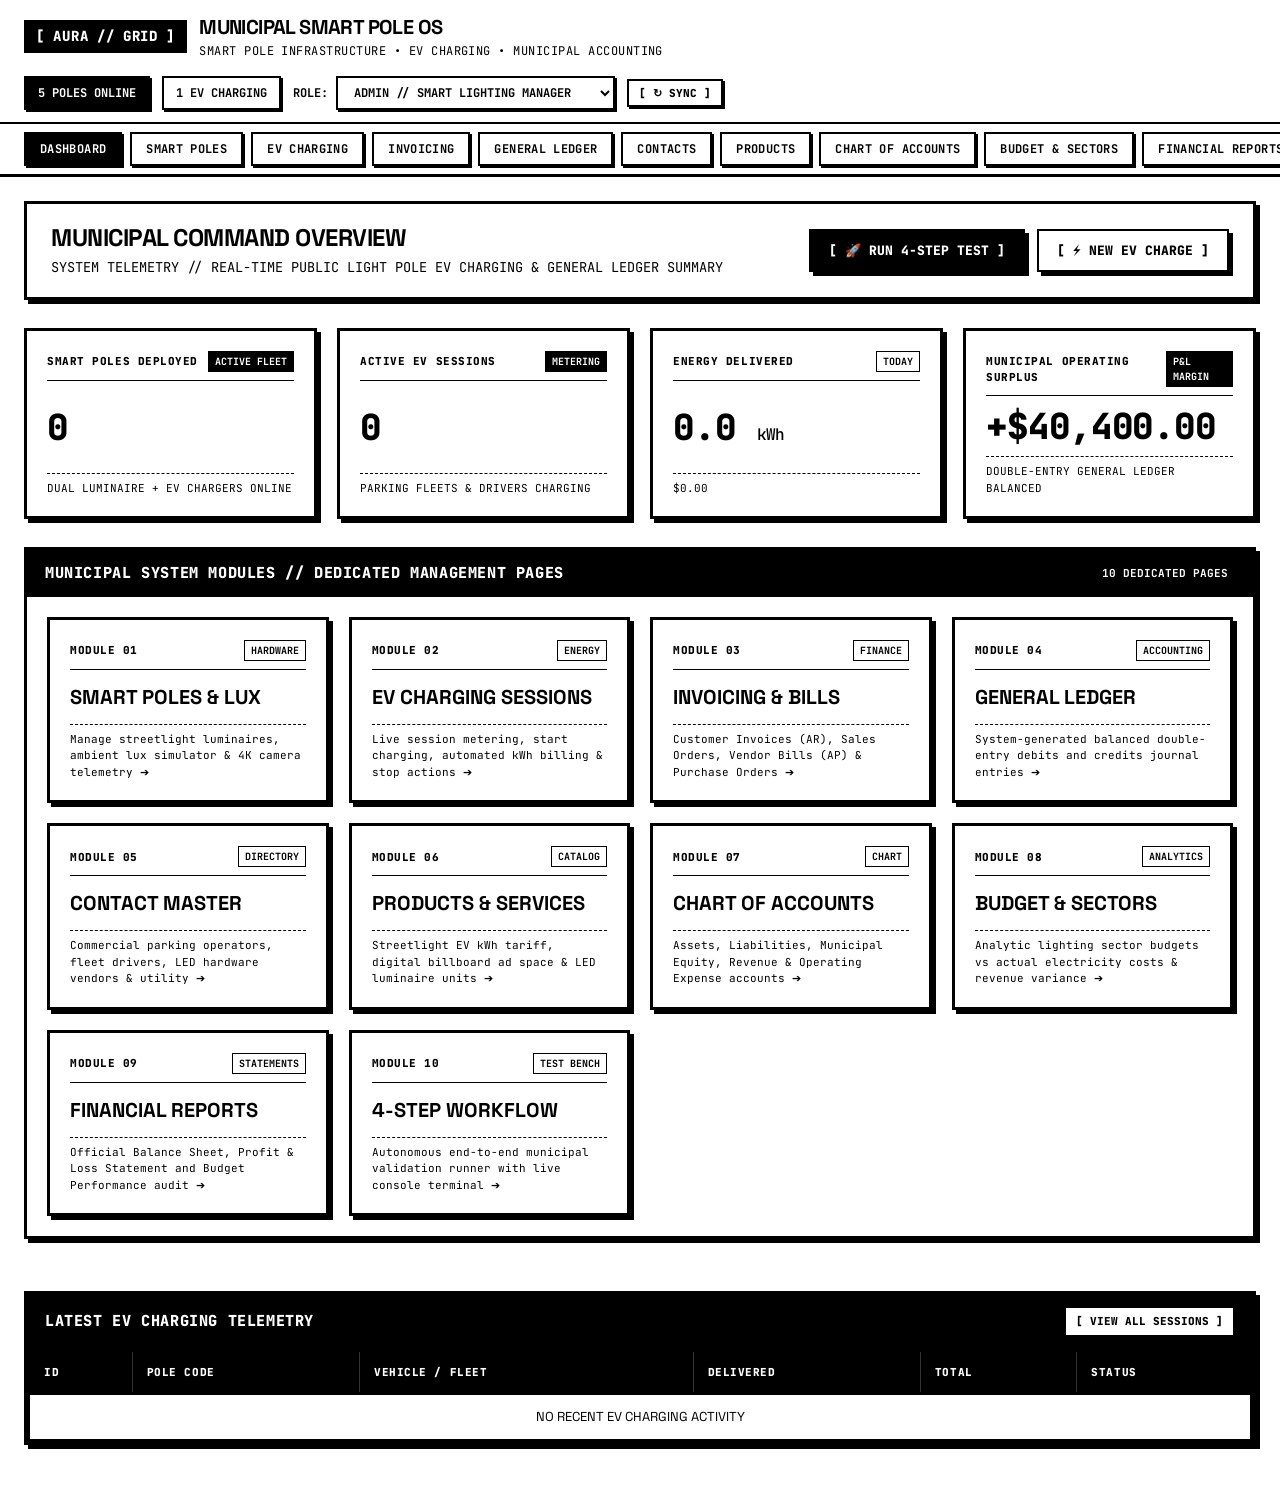
==== commit 112524fd: "added frontend HTML views and core application script for municipal smart grid platform" ====
--- a/src/main/resources/static/index.html
+++ b/src/main/resources/static/index.html
@@ -3,961 +3,245 @@
 <head>
   <meta charset="UTF-8">
   <meta name="viewport" content="width=device-width, initial-scale=1.0">
-  <title>AURA GRID — Municipal Smart Light Pole, EV Charging & Camera Network</title>
-  <meta name="description" content="Municipal smart city platform managing LED streetlight poles retrofitted with EV chargers and surveillance cameras, billing EV drivers, and tracking streetlight infrastructure budgets.">
-  <link rel="preconnect" href="https://fonts.googleapis.com">
-  <link rel="preconnect" href="https://fonts.gstatic.com" crossorigin>
-  <link href="https://fonts.googleapis.com/css2?family=Outfit:wght@300;400;500;600;700;800&family=Plus+Jakarta+Sans:wght@400;500;600;700&family=JetBrains+Mono:wght@400;500;600&display=swap" rel="stylesheet">
+  <title>AURA GRID // MUNICIPAL OS — DASHBOARD</title>
+  <meta name="description" content="Municipal smart public light pole EV charging and camera network command center.">
   <link rel="stylesheet" href="index.css">
-  <script src="index.js" defer></script>
+  <script src="app.js" defer></script>
 </head>
 <body>
-  <!-- Header / Navigation Bar -->
-  <header id="primary-header" class="site-header">
-    <div class="header-container">
-      <div class="brand-group">
-        <div class="brand-symbol">
-          <div class="pulse-ring"></div>
-          <span class="symbol-icon">⚡</span>
-        </div>
-        <div class="brand-meta">
-          <h1 class="brand-title">AURA<span>GRID</span></h1>
-          <p class="brand-tagline">Municipal Smart Pole EV & Surveillance Network</p>
-        </div>
-      </div>
-
-      <!-- Live IoT Status & Ambient Tracker Bar -->
-      <div class="header-telemetry">
-        <div class="telemetry-pill">
-          <span class="telemetry-dot dot-live"></span>
-          <span class="telemetry-label">Grid Telemetry:</span>
-          <span id="telemetry-active-count" class="telemetry-value">5 Poles Online</span>
-        </div>
-        <div class="telemetry-pill">
-          <span class="lux-icon">☀️</span>
-          <span class="telemetry-label">Ambient Solar:</span>
-          <span id="telemetry-lux" class="telemetry-value text-amber">18.5 Lux</span>
-        </div>
-        <div class="telemetry-pill">
-          <span class="telemetry-label">Role Profile:</span>
-          <div class="role-selector-wrap">
-            <select id="active-actor-select" class="actor-dropdown" aria-label="Select Active Municipal Role">
-              <option value="admin">🛡️ Admin (Smart Lighting Manager)</option>
-              <option value="accountant">💼 Invoicing User (Municipal Accountant)</option>
-              <option value="system">🤖 System (IoT & Ledger Autonomous Engine)</option>
-            </select>
-          </div>
-        </div>
-      </div>
-
-      <!-- Quick Action Buttons -->
-      <div class="header-actions">
-        <button id="btn-run-usecase" class="btn-gradient-glow" title="Execute the 4 Key Use-Case Steps sequentially">
-          <span class="btn-sparkle">✨</span> Run 4-Step Key Use-Case
-        </button>
-        <button id="btn-refresh-all" class="btn-glass" title="Refresh all data">
-          <span>🔄</span> Sync
-        </button>
+
+  <!-- Top System Header -->
+  <header class="site-header">
+    <div class="header-topbar">
+      <div class="brand-section">
+        <span class="brand-badge">[ AURA // GRID ]</span>
+        <div>
+          <h1 class="brand-title">Municipal Smart Pole OS</h1>
+          <span class="brand-subtitle">Smart Pole Infrastructure • EV Charging • Municipal Accounting</span>
+        </div>
+      </div>
+
+      <div class="header-telemetry-strip">
+        <span class="status-pill dark" id="telemetry-poles-count">5 POLES ONLINE</span>
+        <span class="status-pill" id="telemetry-active-sessions">1 EV CHARGING</span>
+        <div class="actor-select-wrap">
+          <label for="global-role-select">ROLE:</label>
+          <select id="global-role-select" class="select-brutalist">
+            <option value="admin">ADMIN // SMART LIGHTING MANAGER</option>
+            <option value="accountant">ACCOUNTANT // MUNICIPAL INVOICING</option>
+            <option value="system">SYSTEM // IOT & LEDGER ENGINE</option>
+          </select>
+        </div>
+        <button id="global-sync-btn" class="btn btn-secondary btn-sm">[ ↻ SYNC ]</button>
       </div>
     </div>
 
-    <!-- Navigation Tabs -->
-    <nav class="nav-tabs-bar" aria-label="Main Navigation">
-      <div class="tabs-container">
-        <button id="tab-btn-poles" class="nav-tab active" data-tab="tab-poles">
-          <span class="tab-icon">🏙️</span> Smart Grid & Poles
-        </button>
-        <button id="tab-btn-charging" class="nav-tab" data-tab="tab-charging">
-          <span class="tab-icon">🔋</span> EV Charging Sessions
-        </button>
-        <button id="tab-btn-transactions" class="nav-tab" data-tab="tab-transactions">
-          <span class="tab-icon">💼</span> Invoicing & Transactions
-        </button>
-        <button id="tab-btn-master" class="nav-tab" data-tab="tab-master">
-          <span class="tab-icon">📑</span> Master Data & CoA
-        </button>
-        <button id="tab-btn-budget" class="nav-tab" data-tab="tab-budget">
-          <span class="tab-icon">📊</span> Budget & Analytic Sectors
-        </button>
-        <button id="tab-btn-reports" class="nav-tab" data-tab="tab-reports">
-          <span class="tab-icon">📈</span> Municipal Financial Reports
-        </button>
-      </div>
+    <!-- Multi-Page Global Navigation Bar -->
+    <nav class="global-nav" aria-label="Main Navigation">
+      <ul class="nav-links-list">
+        <li><a href="index.html" class="nav-item-link active">DASHBOARD</a></li>
+        <li><a href="poles.html" class="nav-item-link">SMART POLES</a></li>
+        <li><a href="charging.html" class="nav-item-link">EV CHARGING</a></li>
+        <li><a href="billing.html" class="nav-item-link">INVOICING</a></li>
+        <li><a href="ledger.html" class="nav-item-link">GENERAL LEDGER</a></li>
+        <li><a href="contacts.html" class="nav-item-link">CONTACTS</a></li>
+        <li><a href="products.html" class="nav-item-link">PRODUCTS</a></li>
+        <li><a href="coa.html" class="nav-item-link">CHART OF ACCOUNTS</a></li>
+        <li><a href="budget.html" class="nav-item-link">BUDGET & SECTORS</a></li>
+        <li><a href="reports.html" class="nav-item-link">FINANCIAL REPORTS</a></li>
+        <li><a href="workflow.html" class="nav-item-link">4-STEP WORKFLOW</a></li>
+      </ul>
     </nav>
   </header>
 
   <!-- Main Content Layout -->
-  <main class="app-main-content">
-    
-    <!-- Top KPI Overview Banner -->
-    <section class="kpi-banner">
-      <div class="kpi-card kpi-cyan">
-        <div class="kpi-icon-wrap">⚡</div>
-        <div class="kpi-body">
-          <div class="kpi-header">
-            <span class="kpi-title">Active EV Charging</span>
-            <span class="kpi-badge badge-cyan" id="kpi-active-sessions">1 Active</span>
-          </div>
-          <div class="kpi-metric" id="kpi-kwh-dispensed">124.8 <span class="kpi-unit">kWh</span></div>
-          <div class="kpi-subtext" id="kpi-ev-revenue">$43.68 generated today</div>
-        </div>
-      </div>
-
-      <div class="kpi-card kpi-amber">
-        <div class="kpi-icon-wrap">💡</div>
-        <div class="kpi-body">
-          <div class="kpi-header">
-            <span class="kpi-title">LED Grid Dimming</span>
-            <span class="kpi-badge badge-amber" id="kpi-dimming-mode">Auto-Adaptive</span>
-          </div>
-          <div class="kpi-metric" id="kpi-avg-brightness">82<span class="kpi-unit">% Output</span></div>
-          <div class="kpi-subtext" id="kpi-lux-subtext">Ambient: 18.5 Lux (Night Profile)</div>
-        </div>
-      </div>
-
-      <div class="kpi-card kpi-purple">
-        <div class="kpi-icon-wrap">📹</div>
-        <div class="kpi-body">
-          <div class="kpi-header">
-            <span class="kpi-title">Surveillance Cameras</span>
-            <span class="kpi-badge badge-purple" id="kpi-cameras-status">5 / 5 Online</span>
-          </div>
-          <div class="kpi-metric">4K LPR <span class="kpi-unit">Active</span></div>
-          <div class="kpi-subtext">Security & Traffic telemetry streaming</div>
-        </div>
-      </div>
-
-      <div class="kpi-card kpi-green">
-        <div class="kpi-icon-wrap">🏛️</div>
-        <div class="kpi-body">
-          <div class="kpi-header">
-            <span class="kpi-title">Municipal Operating Surplus</span>
-            <span class="kpi-badge badge-green">P&L Margin +48.2%</span>
-          </div>
-          <div class="kpi-metric" id="kpi-net-surplus">+$40,400.00</div>
-          <div class="kpi-subtext">Balanced double-entry general ledger</div>
-        </div>
+  <main class="main-wrapper">
+
+    <!-- Page Header -->
+    <div class="page-header">
+      <div class="page-header-text">
+        <h2>MUNICIPAL COMMAND OVERVIEW</h2>
+        <p>SYSTEM TELEMETRY // REAL-TIME PUBLIC LIGHT POLE EV CHARGING & GENERAL LEDGER SUMMARY</p>
+      </div>
+      <div class="page-header-actions">
+        <a href="workflow.html" class="btn btn-primary">[ 🚀 RUN 4-STEP TEST ]</a>
+        <a href="charging.html" class="btn btn-secondary">[ ⚡ NEW EV CHARGE ]</a>
+      </div>
+    </div>
+
+    <!-- Top Core Stats Grid -->
+    <section class="stats-grid" aria-label="Core Metrics">
+      <div class="stat-box">
+        <div class="stat-box-header">
+          <span class="stat-label">SMART POLES DEPLOYED</span>
+          <span class="stat-badge dark">ACTIVE FLEET</span>
+        </div>
+        <div class="stat-value" id="dash-poles-total">5</div>
+        <div class="stat-subtext">DUAL LUMINAIRE + EV CHARGERS ONLINE</div>
+      </div>
+
+      <div class="stat-box">
+        <div class="stat-box-header">
+          <span class="stat-label">ACTIVE EV SESSIONS</span>
+          <span class="stat-badge dark">METERING</span>
+        </div>
+        <div class="stat-value" id="dash-active-sessions">1</div>
+        <div class="stat-subtext">PARKING FLEETS & DRIVERS CHARGING</div>
+      </div>
+
+      <div class="stat-box">
+        <div class="stat-box-header">
+          <span class="stat-label">ENERGY DELIVERED</span>
+          <span class="stat-badge">TODAY</span>
+        </div>
+        <div class="stat-value" id="dash-kwh-dispensed">124.8 <span class="stat-unit">kWh</span></div>
+        <div class="stat-subtext" id="dash-ev-revenue">$43.68 BILLED TO FLEETS</div>
+      </div>
+
+      <div class="stat-box">
+        <div class="stat-box-header">
+          <span class="stat-label">MUNICIPAL OPERATING SURPLUS</span>
+          <span class="stat-badge dark">P&L MARGIN</span>
+        </div>
+        <div class="stat-value" id="dash-ledger-surplus">+$40,400.00</div>
+        <div class="stat-subtext">DOUBLE-ENTRY GENERAL LEDGER BALANCED</div>
       </div>
     </section>
 
-    <!-- TAB 1: SMART GRID & POLES -->
-    <section id="tab-poles" class="dashboard-tab-panel active">
-      <!-- Hero Banner & Interactive Ambient Simulator -->
-      <div class="grid-controls-card">
-        <div class="hero-left">
-          <div class="hero-image-frame">
-            <img src="images/smart_pole_hero.jpg" alt="Municipal Smart LED Light Pole with EV Charger and Surveillance Camera" class="hero-thumbnail">
-            <div class="hero-image-overlay">
-              <span class="overlay-tag">Retrofit Standard V3</span>
-            </div>
-          </div>
-          <div class="hero-text">
-            <h2>Municipal Smart Public Light Pole Network</h2>
-            <p>Retrofitted dual-purpose street poles integrating high-efficiency LED luminaires, Level-2 & DC EV fast chargers, and 360° 4K surveillance cameras across municipal sectors.</p>
-            <div class="hero-quick-stats">
-              <span class="tag-pill">🏙️ Downtown Zone 1</span>
-              <span class="tag-pill">⚡ 22kW & 50kW Dual Sockets</span>
-              <span class="tag-pill">📹 AI License Plate Recognition</span>
-            </div>
-          </div>
-        </div>
-
-        <!-- Ambient Light & Auto-Dimming Simulator -->
-        <div class="ambient-simulator-box">
-          <div class="sim-header">
-            <h3><span class="icon">☀️</span> System IoT Ambient Sensor & Auto-Dimmer</h3>
-            <span class="badge-status badge-live">Live Sensor</span>
-          </div>
-          <p class="sim-desc">The System automatically monitors ambient lux and auto-adjusts LED brightness to optimize safety and conserve energy.</p>
-          <div class="lux-slider-row">
-            <div class="lux-label-col">
-              <span class="lux-title">Ambient Lux Level</span>
-              <span id="current-lux-display" class="lux-number">25 Lux</span>
-            </div>
-            <input type="range" id="ambient-lux-slider" min="0" max="800" value="25" class="slider-styled" aria-label="Ambient Lux Slider">
-          </div>
-          <div class="lux-presets-row">
-            <button class="btn-preset" data-lux="10">🌑 Midnight (10 Lux)</button>
-            <button class="btn-preset active" data-lux="40">🌆 Dusk (40 Lux)</button>
-            <button class="btn-preset" data-lux="250">☁️ Overcast (250 Lux)</button>
-            <button class="btn-preset" data-lux="700">☀️ Bright Day (700 Lux)</button>
-          </div>
-        </div>
-      </div>
-
-      <!-- Smart Poles Section Header -->
-      <div class="section-subbar">
-        <div class="section-title-wrap">
-          <h3>Retrofitted Smart Light Pole Units</h3>
-          <span id="pole-count-tag" class="count-tag">5 units deployed</span>
-        </div>
-        <div class="section-action-btns">
-          <button id="btn-open-add-pole-modal" class="btn-primary">
-            <span>➕</span> Add Smart Pole Unit
-          </button>
-        </div>
-      </div>
-
-      <!-- Smart Poles Grid Cards Container -->
-      <div id="smart-poles-grid" class="poles-card-grid">
-        <!-- Dynamically populated via index.js -->
-        <div class="card-loading">Loading smart poles telemetry...</div>
+    <!-- Quick Navigation Module Index Cards -->
+    <section class="brutalist-card">
+      <div class="card-header-bar">
+        <h3>MUNICIPAL SYSTEM MODULES // DEDICATED MANAGEMENT PAGES</h3>
+        <span class="tag-badge filled">10 DEDICATED PAGES</span>
+      </div>
+      <div class="card-body">
+        <div class="stats-grid">
+          <a href="poles.html" class="stat-box" style="text-decoration:none; color:inherit;">
+            <div class="stat-box-header">
+              <span class="stat-label">MODULE 01</span>
+              <span class="stat-badge">HARDWARE</span>
+            </div>
+            <div style="font-weight:900; font-size:1.25rem;">SMART POLES & LUX</div>
+            <div class="stat-subtext">Manage streetlight luminaires, ambient lux simulator & 4K camera telemetry ➔</div>
+          </a>
+
+          <a href="charging.html" class="stat-box" style="text-decoration:none; color:inherit;">
+            <div class="stat-box-header">
+              <span class="stat-label">MODULE 02</span>
+              <span class="stat-badge">ENERGY</span>
+            </div>
+            <div style="font-weight:900; font-size:1.25rem;">EV CHARGING SESSIONS</div>
+            <div class="stat-subtext">Live session metering, start charging, automated kWh billing & stop actions ➔</div>
+          </a>
+
+          <a href="billing.html" class="stat-box" style="text-decoration:none; color:inherit;">
+            <div class="stat-box-header">
+              <span class="stat-label">MODULE 03</span>
+              <span class="stat-badge">FINANCE</span>
+            </div>
+            <div style="font-weight:900; font-size:1.25rem;">INVOICING & BILLS</div>
+            <div class="stat-subtext">Customer Invoices (AR), Sales Orders, Vendor Bills (AP) & Purchase Orders ➔</div>
+          </a>
+
+          <a href="ledger.html" class="stat-box" style="text-decoration:none; color:inherit;">
+            <div class="stat-box-header">
+              <span class="stat-label">MODULE 04</span>
+              <span class="stat-badge">ACCOUNTING</span>
+            </div>
+            <div style="font-weight:900; font-size:1.25rem;">GENERAL LEDGER</div>
+            <div class="stat-subtext">System-generated balanced double-entry debits and credits journal entries ➔</div>
+          </a>
+
+          <a href="contacts.html" class="stat-box" style="text-decoration:none; color:inherit;">
+            <div class="stat-box-header">
+              <span class="stat-label">MODULE 05</span>
+              <span class="stat-badge">DIRECTORY</span>
+            </div>
+            <div style="font-weight:900; font-size:1.25rem;">CONTACT MASTER</div>
+            <div class="stat-subtext">Commercial parking operators, fleet drivers, LED hardware vendors & utility ➔</div>
+          </a>
+
+          <a href="products.html" class="stat-box" style="text-decoration:none; color:inherit;">
+            <div class="stat-box-header">
+              <span class="stat-label">MODULE 06</span>
+              <span class="stat-badge">CATALOG</span>
+            </div>
+            <div style="font-weight:900; font-size:1.25rem;">PRODUCTS & SERVICES</div>
+            <div class="stat-subtext">Streetlight EV kWh tariff, digital billboard ad space & LED luminaire units ➔</div>
+          </a>
+
+          <a href="coa.html" class="stat-box" style="text-decoration:none; color:inherit;">
+            <div class="stat-box-header">
+              <span class="stat-label">MODULE 07</span>
+              <span class="stat-badge">CHART</span>
+            </div>
+            <div style="font-weight:900; font-size:1.25rem;">CHART OF ACCOUNTS</div>
+            <div class="stat-subtext">Assets, Liabilities, Municipal Equity, Revenue & Operating Expense accounts ➔</div>
+          </a>
+
+          <a href="budget.html" class="stat-box" style="text-decoration:none; color:inherit;">
+            <div class="stat-box-header">
+              <span class="stat-label">MODULE 08</span>
+              <span class="stat-badge">ANALYTICS</span>
+            </div>
+            <div style="font-weight:900; font-size:1.25rem;">BUDGET & SECTORS</div>
+            <div class="stat-subtext">Analytic lighting sector budgets vs actual electricity costs & revenue variance ➔</div>
+          </a>
+
+          <a href="reports.html" class="stat-box" style="text-decoration:none; color:inherit;">
+            <div class="stat-box-header">
+              <span class="stat-label">MODULE 09</span>
+              <span class="stat-badge">STATEMENTS</span>
+            </div>
+            <div style="font-weight:900; font-size:1.25rem;">FINANCIAL REPORTS</div>
+            <div class="stat-subtext">Official Balance Sheet, Profit & Loss Statement and Budget Performance audit ➔</div>
+          </a>
+
+          <a href="workflow.html" class="stat-box" style="text-decoration:none; color:inherit;">
+            <div class="stat-box-header">
+              <span class="stat-label">MODULE 10</span>
+              <span class="stat-badge">TEST BENCH</span>
+            </div>
+            <div style="font-weight:900; font-size:1.25rem;">4-STEP WORKFLOW</div>
+            <div class="stat-subtext">Autonomous end-to-end municipal validation runner with live console terminal ➔</div>
+          </a>
+        </div>
       </div>
     </section>
 
-    <!-- TAB 2: CHARGING SESSIONS & INVOICING -->
-    <section id="tab-charging" class="dashboard-tab-panel">
-      <div class="section-subbar">
-        <div class="section-title-wrap">
-          <h3>Active & Completed EV Charging Sessions</h3>
-          <p class="section-desc">Track real-time kilowatt-hour delivery, compute automated tariffs, and issue customer invoices to commercial parking operators and fleet drivers.</p>
-        </div>
-        <div class="section-action-btns">
-          <button id="btn-quick-start-charge" class="btn-primary">
-            <span>⚡</span> Start New EV Charge Session
-          </button>
-        </div>
-      </div>
-
-      <div class="table-container-card">
-        <table class="data-table" id="table-charging-sessions">
+    <!-- Recent EV Charging Sessions Table Preview -->
+    <section class="brutalist-card">
+      <div class="card-header-bar">
+        <h3>LATEST EV CHARGING TELEMETRY</h3>
+        <a href="charging.html" class="btn btn-secondary btn-sm" style="color:#000;">[ VIEW ALL SESSIONS ]</a>
+      </div>
+      <div class="table-scroll-wrap">
+        <table class="brutalist-table">
           <thead>
             <tr>
-              <th>Session ID</th>
-              <th>Pole Unit</th>
-              <th>Driver / Fleet Operator</th>
-              <th>Start Time</th>
-              <th>Duration</th>
-              <th>kWh Delivered</th>
-              <th>Tariff Rate</th>
-              <th>Total Charges</th>
-              <th>Status</th>
-              <th>Actions</th>
+              <th>ID</th>
+              <th>POLE CODE</th>
+              <th>VEHICLE / FLEET</th>
+              <th>DELIVERED</th>
+              <th>TOTAL</th>
+              <th>STATUS</th>
             </tr>
           </thead>
-          <tbody id="charging-sessions-tbody">
-            <!-- Populated via index.js -->
+          <tbody id="dash-recent-sessions-tbody">
+            <tr>
+              <td colspan="6" class="text-center font-mono">LOADING TELEMETRY...</td>
+            </tr>
           </tbody>
         </table>
       </div>
     </section>
 
-    <!-- TAB 3: INVOICING & TRANSACTION FLOW -->
-    <section id="tab-transactions" class="dashboard-tab-panel">
-      <!-- Transaction Flow Architecture Banner -->
-      <div class="workflow-visual-card">
-        <div class="flow-header">
-          <h3>Municipal Smart City Transaction & Invoicing Flow</h3>
-          <p>Seamless execution from Procurement to Payment, and Fleet EV Charging Orders to Bank Receipts.</p>
-        </div>
-        <div class="flow-steps-diagram">
-          <div class="flow-chain">
-            <span class="flow-chain-title">Procurement Flow (LED Replacements)</span>
-            <div class="flow-step-boxes">
-              <div class="flow-box">1. Purchase Order (PO)</div>
-              <div class="flow-arrow">➔</div>
-              <div class="flow-box">2. Vendor Bill (AP)</div>
-              <div class="flow-arrow">➔</div>
-              <div class="flow-box">3. Bank Payment (Disbursement)</div>
-            </div>
-          </div>
-          <div class="flow-divider-vertical"></div>
-          <div class="flow-chain">
-            <span class="flow-chain-title">Revenue & Invoicing Flow (Fleet & EV Drivers)</span>
-            <div class="flow-step-boxes">
-              <div class="flow-box">1. Charging Session / SO</div>
-              <div class="flow-arrow">➔</div>
-              <div class="flow-box">2. Customer Invoice (AR)</div>
-              <div class="flow-arrow">➔</div>
-              <div class="flow-box">3. Bank Receipt (Collection)</div>
-            </div>
-          </div>
-        </div>
-      </div>
-
-      <!-- Procurement Section: Purchase Orders & Vendor Bills -->
-      <div class="transactions-split-grid">
-        <!-- Purchase Orders -->
-        <div class="trans-card">
-          <div class="trans-header">
-            <h4><span>📦</span> Purchase Orders (LED Fixtures)</h4>
-            <button id="btn-new-po" class="btn-xs-primary">New PO</button>
-          </div>
-          <div class="table-mini-wrap">
-            <table class="data-table">
-              <thead>
-                <tr>
-                  <th>PO #</th>
-                  <th>Vendor</th>
-                  <th>Date</th>
-                  <th>Amount</th>
-                  <th>Status</th>
-                  <th>Action</th>
-                </tr>
-              </thead>
-              <tbody id="po-tbody"></tbody>
-            </table>
-          </div>
-        </div>
-
-        <!-- Vendor Bills -->
-        <div class="trans-card">
-          <div class="trans-header">
-            <h4><span>🧾</span> Vendor Bills (Accounts Payable)</h4>
-            <span class="badge-status badge-live">Payables Ledger</span>
-          </div>
-          <div class="table-mini-wrap">
-            <table class="data-table">
-              <thead>
-                <tr>
-                  <th>Bill #</th>
-                  <th>Vendor</th>
-                  <th>Due Date</th>
-                  <th>Amount</th>
-                  <th>Status</th>
-                  <th>Action</th>
-                </tr>
-              </thead>
-              <tbody id="vendor-bills-tbody"></tbody>
-            </table>
-          </div>
-        </div>
-      </div>
-
-      <!-- Sales Section: Sales Orders & Customer Invoices -->
-      <div class="transactions-split-grid">
-        <!-- Sales Orders -->
-        <div class="trans-card">
-          <div class="trans-header">
-            <h4><span>📑</span> Sales Orders (Fleet Usage Quotas)</h4>
-            <button id="btn-new-so" class="btn-xs-primary">New SO</button>
-          </div>
-          <div class="table-mini-wrap">
-            <table class="data-table">
-              <thead>
-                <tr>
-                  <th>SO #</th>
-                  <th>Customer</th>
-                  <th>Date</th>
-                  <th>Amount</th>
-                  <th>Status</th>
-                  <th>Action</th>
-                </tr>
-              </thead>
-              <tbody id="so-tbody"></tbody>
-            </table>
-          </div>
-        </div>
-
-        <!-- Customer Invoices -->
-        <div class="trans-card">
-          <div class="trans-header">
-            <h4><span>💳</span> Customer Invoices (Accounts Receivable)</h4>
-            <span class="badge-status badge-live">Receivables Ledger</span>
-          </div>
-          <div class="table-mini-wrap">
-            <table class="data-table">
-              <thead>
-                <tr>
-                  <th>Invoice #</th>
-                  <th>Customer</th>
-                  <th>Due Date</th>
-                  <th>Total</th>
-                  <th>Status</th>
-                  <th>Action</th>
-                </tr>
-              </thead>
-              <tbody id="customer-invoices-tbody"></tbody>
-            </table>
-          </div>
-        </div>
-      </div>
-
-      <!-- General Ledger / Journal Entries -->
-      <div class="trans-card full-width">
-        <div class="trans-header">
-          <h4><span>⚖️</span> System-Generated Double-Entry Journal Entries</h4>
-          <span class="badge-status badge-live">Debits = Credits Balanced</span>
-        </div>
-        <div class="table-container-card">
-          <table class="data-table">
-            <thead>
-              <tr>
-                <th>Entry #</th>
-                <th>Journal</th>
-                <th>Date</th>
-                <th>Reference</th>
-                <th>Description</th>
-                <th>Total Debit</th>
-                <th>Total Credit</th>
-                <th>Status</th>
-              </tr>
-            </thead>
-            <tbody id="journal-entries-tbody"></tbody>
-          </table>
-        </div>
-      </div>
-    </section>
-
-    <!-- TAB 4: MASTER DATA & COA -->
-    <section id="tab-master" class="dashboard-tab-panel">
-      <!-- Master Data Sub-tabs -->
-      <div class="master-subnav">
-        <button class="master-subtab-btn active" data-sub="sub-contacts">Contact Master (Customers & Vendors)</button>
-        <button class="master-subtab-btn" data-sub="sub-products">Product Master (Services & Goods)</button>
-        <button class="master-subtab-btn" data-sub="sub-coa">Chart of Accounts Master (CoA)</button>
-        <button class="master-subtab-btn" data-sub="sub-journals">Journal Types</button>
-      </div>
-
-      <!-- Subtab: Contacts -->
-      <div id="sub-contacts" class="master-subpanel active">
-        <div class="section-subbar">
-          <div class="section-title-wrap">
-            <h4>Contact Master</h4>
-            <p class="section-desc">Commercial Parking Operators (Customers), LED Module Vendors (Vendors), and Power Utilities (Vendors).</p>
-          </div>
-          <button id="btn-add-contact-modal" class="btn-primary"><span>➕</span> Add Contact</button>
-        </div>
-        <div class="table-container-card">
-          <table class="data-table">
-            <thead>
-              <tr>
-                <th>ID</th>
-                <th>Name</th>
-                <th>Type</th>
-                <th>Role Category</th>
-                <th>Email</th>
-                <th>Phone</th>
-                <th>Address</th>
-                <th>Outstanding Balance</th>
-              </tr>
-            </thead>
-            <tbody id="contacts-tbody"></tbody>
-          </table>
-        </div>
-      </div>
-
-      <!-- Subtab: Products -->
-      <div id="sub-products" class="master-subpanel">
-        <div class="section-subbar">
-          <div class="section-title-wrap">
-            <h4>Product Master</h4>
-            <p class="section-desc">Streetlight EV Charging kWh (Service), Smart Pole Advertising Space (Service), and LED Fixtures (Goods).</p>
-          </div>
-          <button id="btn-add-product-modal" class="btn-primary"><span>➕</span> Add Product</button>
-        </div>
-        <div class="table-container-card">
-          <table class="data-table">
-            <thead>
-              <tr>
-                <th>Code</th>
-                <th>Product / Service Name</th>
-                <th>Type</th>
-                <th>Unit Price</th>
-                <th>Unit of Measure</th>
-                <th>Description</th>
-              </tr>
-            </thead>
-            <tbody id="products-tbody"></tbody>
-          </table>
-        </div>
-      </div>
-
-      <!-- Subtab: CoA -->
-      <div id="sub-coa" class="master-subpanel">
-        <div class="section-subbar">
-          <div class="section-title-wrap">
-            <h4>Chart of Accounts (CoA) Master</h4>
-            <p class="section-desc">Assets, Liabilities, Income, and Expenses governing municipal smart lighting grid operations.</p>
-          </div>
-        </div>
-        <div class="coa-hierarchical-grid">
-          <!-- Assets Column -->
-          <div class="coa-category-card card-asset">
-            <h5><span>🏛️</span> Assets</h5>
-            <div id="coa-assets-list" class="coa-account-rows"></div>
-          </div>
-
-          <!-- Liabilities Column -->
-          <div class="coa-category-card card-liability">
-            <h5><span>💳</span> Liabilities</h5>
-            <div id="coa-liabilities-list" class="coa-account-rows"></div>
-          </div>
-
-          <!-- Income Column -->
-          <div class="coa-category-card card-income">
-            <h5><span>📈</span> Income (Revenue)</h5>
-            <div id="coa-income-list" class="coa-account-rows"></div>
-          </div>
-
-          <!-- Expenses Column -->
-          <div class="coa-category-card card-expense">
-            <h5><span>📉</span> Expenses</h5>
-            <div id="coa-expenses-list" class="coa-account-rows"></div>
-          </div>
-        </div>
-      </div>
-
-      <!-- Subtab: Journals -->
-      <div id="sub-journals" class="master-subpanel">
-        <div class="section-subbar">
-          <div class="section-title-wrap">
-            <h4>Journal Master</h4>
-            <p class="section-desc">Sales, Purchase, Cash, and Bank Journals configured for automated debits and credits.</p>
-          </div>
-        </div>
-        <div class="table-container-card">
-          <table class="data-table">
-            <thead>
-              <tr>
-                <th>Code</th>
-                <th>Journal Name</th>
-                <th>Journal Type</th>
-                <th>Ledger Mapping</th>
-              </tr>
-            </thead>
-            <tbody id="journals-tbody"></tbody>
-          </table>
-        </div>
-      </div>
-    </section>
-
-    <!-- TAB 5: BUDGET FLOW & LIGHTING SECTORS -->
-    <section id="tab-budget" class="dashboard-tab-panel">
-      <div class="section-subbar">
-        <div class="section-title-wrap">
-          <h3>Smart Lighting Grid Budget & Sector Analytics</h3>
-          <p class="section-desc">Compares planned municipal grid operating budgets against actual wholesale electricity expenses and charging/advertising revenues.</p>
-        </div>
-        <div class="sector-filter-wrap">
-          <label for="budget-sector-select">Analytic Account (Lighting Sector):</label>
-          <select id="budget-sector-select" class="actor-dropdown">
-            <option value="1">Downtown Smart Pole Zone 1 (AN-DT-Z1)</option>
-          </select>
-        </div>
-      </div>
-
-      <!-- Budget KPI Overview -->
-      <div class="budget-summary-banner">
-        <div class="budget-kpi-item">
-          <span class="budget-kpi-label">Planned Revenue</span>
-          <span id="budget-planned-rev" class="budget-kpi-val text-cyan">$110,000.00</span>
-        </div>
-        <div class="budget-kpi-item">
-          <span class="budget-kpi-label">Actual Revenue</span>
-          <span id="budget-actual-rev" class="budget-kpi-val text-green">$84,600.00</span>
-        </div>
-        <div class="budget-kpi-item">
-          <span class="budget-kpi-label">Planned Expense</span>
-          <span id="budget-planned-exp" class="budget-kpi-val text-amber">$55,000.00</span>
-        </div>
-        <div class="budget-kpi-item">
-          <span class="budget-kpi-label">Actual Expense</span>
-          <span id="budget-actual-exp" class="budget-kpi-val text-rose">$44,200.00</span>
-        </div>
-        <div class="budget-kpi-item">
-          <span class="budget-kpi-label">Net Operating Margin</span>
-          <span id="budget-net-margin" class="budget-kpi-val text-emerald">+$40,400.00</span>
-        </div>
-      </div>
-
-      <!-- Detailed Budget Lines Table -->
-      <div class="table-container-card">
-        <table class="data-table" id="table-budget-lines">
-          <thead>
-            <tr>
-              <th>Account Code</th>
-              <th>Account Name</th>
-              <th>Type</th>
-              <th>Planned Amount</th>
-              <th>Actual Amount</th>
-              <th>Variance ($)</th>
-              <th>Achievement / Utilization</th>
-            </tr>
-          </thead>
-          <tbody id="budget-lines-tbody"></tbody>
-        </table>
-      </div>
-    </section>
-
-    <!-- TAB 6: MUNICIPAL FINANCIAL REPORTS -->
-    <section id="tab-reports" class="dashboard-tab-panel">
-      <div class="reports-header-bar">
-        <div class="reports-nav-pills">
-          <button class="report-nav-btn active" data-report="report-balance-sheet">1. Balance Sheet</button>
-          <button class="report-nav-btn" data-report="report-pnl">2. Profit & Loss Account (P&L)</button>
-          <button class="report-nav-btn" data-report="report-budget">3. Budget Performance Report</button>
-        </div>
-        <button id="btn-print-report" class="btn-glass" onclick="window.print()">
-          <span>🖨️</span> Print / Export PDF
-        </button>
-      </div>
-
-      <!-- Report View 1: Balance Sheet -->
-      <div id="report-balance-sheet" class="report-document-card active">
-        <div class="doc-header">
-          <div class="doc-title-group">
-            <h3>MUNICIPALITY OF SMART CITY — SMART LIGHTING INFRASTRUCTURE</h3>
-            <h4>Consolidated Balance Sheet</h4>
-            <p id="bs-date-tag">As of September 2026 • Reporting Currency: USD ($)</p>
-          </div>
-          <div class="doc-badge-status" id="bs-balance-badge">
-            <span class="badge-status badge-live">Balanced: Assets = Liabilities + Equity</span>
-          </div>
-        </div>
-
-        <div class="bs-split-columns">
-          <!-- Assets Side -->
-          <div class="bs-col">
-            <h5 class="bs-col-title">ASSETS</h5>
-            <table class="report-table">
-              <thead>
-                <tr>
-                  <th>Account</th>
-                  <th class="text-right">Balance ($)</th>
-                </tr>
-              </thead>
-              <tbody id="bs-assets-tbody"></tbody>
-              <tfoot>
-                <tr>
-                  <th>TOTAL ASSETS</th>
-                  <th class="text-right text-cyan" id="bs-total-assets">$0.00</th>
-                </tr>
-              </tfoot>
-            </table>
-          </div>
-
-          <!-- Liabilities & Equity Side -->
-          <div class="bs-col">
-            <h5 class="bs-col-title">LIABILITIES & MUNICIPAL EQUITY</h5>
-            <table class="report-table">
-              <thead>
-                <tr>
-                  <th>Account</th>
-                  <th class="text-right">Balance ($)</th>
-                </tr>
-              </thead>
-              <tbody id="bs-liabilities-tbody"></tbody>
-              <tfoot>
-                <tr class="equity-row">
-                  <th>Retained Municipal Operating Surplus</th>
-                  <th class="text-right text-emerald" id="bs-retained-surplus">$0.00</th>
-                </tr>
-                <tr class="total-row">
-                  <th>TOTAL LIABILITIES & EQUITY</th>
-                  <th class="text-right text-cyan" id="bs-total-liab-equity">$0.00</th>
-                </tr>
-              </tfoot>
-            </table>
-          </div>
-        </div>
-      </div>
-
-      <!-- Report View 2: Profit & Loss Statement -->
-      <div id="report-pnl" class="report-document-card">
-        <div class="doc-header">
-          <div class="doc-title-group">
-            <h3>MUNICIPALITY OF SMART CITY — SMART LIGHTING INFRASTRUCTURE</h3>
-            <h4>Statement of Profit & Loss (Operating Performance)</h4>
-            <p>Fiscal Period 2026 • Streetlight EV Charging, Digital Ads & Grid Power</p>
-          </div>
-          <div class="doc-badge-status">
-            <span class="badge-status badge-live" id="pnl-margin-badge">Operating Margin: +48.2%</span>
-          </div>
-        </div>
-
-        <div class="pnl-section">
-          <h5 class="pnl-section-title text-green">1. REVENUE (INCOME)</h5>
-          <table class="report-table">
-            <thead>
-              <tr>
-                <th>Account</th>
-                <th class="text-right">Amount ($)</th>
-              </tr>
-            </thead>
-            <tbody id="pnl-revenue-tbody"></tbody>
-            <tfoot>
-              <tr>
-                <th>TOTAL OPERATING REVENUE</th>
-                <th class="text-right text-green" id="pnl-total-revenue">$0.00</th>
-              </tr>
-            </tfoot>
-          </table>
-        </div>
-
-        <div class="pnl-section">
-          <h5 class="pnl-section-title text-rose">2. OPERATING EXPENSES & MAINTENANCE</h5>
-          <table class="report-table">
-            <thead>
-              <tr>
-                <th>Account</th>
-                <th class="text-right">Amount ($)</th>
-              </tr>
-            </thead>
-            <tbody id="pnl-expense-tbody"></tbody>
-            <tfoot>
-              <tr>
-                <th>TOTAL OPERATING EXPENSES</th>
-                <th class="text-right text-rose" id="pnl-total-expense">$0.00</th>
-              </tr>
-            </tfoot>
-          </table>
-        </div>
-
-        <div class="pnl-summary-box">
-          <div class="summary-line">
-            <span>NET MUNICIPAL OPERATING SURPLUS / (DEFICIT):</span>
-            <span id="pnl-net-surplus" class="text-emerald text-xl">+$0.00</span>
-          </div>
-        </div>
-      </div>
-
-      <!-- Report View 3: Budget Performance Report -->
-      <div id="report-budget" class="report-document-card">
-        <div class="doc-header">
-          <div class="doc-title-group">
-            <h3>MUNICIPALITY OF SMART CITY — SMART LIGHTING INFRASTRUCTURE</h3>
-            <h4>Smart Lighting Grid Budget Performance Report</h4>
-            <p id="budget-report-sector-tag">Analytic Sector: Downtown Smart Pole Zone 1 • Fiscal Year 2026</p>
-          </div>
-          <div class="doc-badge-status">
-            <span class="badge-status badge-live" id="budget-ratio-badge">Budget Achievement: 76.9%</span>
-          </div>
-        </div>
-
-        <div class="table-container-card">
-          <table class="report-table">
-            <thead>
-              <tr>
-                <th>Account Code</th>
-                <th>Account Name</th>
-                <th>Category</th>
-                <th class="text-right">Planned Budget ($)</th>
-                <th class="text-right">Actual Incurred ($)</th>
-                <th class="text-right">Variance ($)</th>
-                <th class="text-right">Achievement / Utilization</th>
-              </tr>
-            </thead>
-            <tbody id="budget-report-tbody"></tbody>
-          </table>
-        </div>
-      </div>
-    </section>
-
   </main>
 
-  <!-- MODALS -->
-
-  <!-- Modal 1: 4-Step Key Use-Case Flow Runner -->
-  <div id="modal-usecase-runner" class="modal-overlay">
-    <div class="modal-dialog modal-lg">
-      <div class="modal-header">
-        <div class="modal-title-wrap">
-          <span class="modal-icon">⚡</span>
-          <h3>Municipal 4-Step Key Use-Case Automation</h3>
-        </div>
-        <button class="modal-close" data-modal="modal-usecase-runner">&times;</button>
-      </div>
-      <div class="modal-body">
-        <p class="modal-desc">Execute the four foundational system use-case steps as defined in the municipal specifications with live real-time API logs.</p>
-        
-        <div class="usecase-steps-list">
-          <!-- Step 1 -->
-          <div class="step-card" id="step-card-1">
-            <div class="step-number-bubble">1</div>
-            <div class="step-info">
-              <h4>Create Master Data</h4>
-              <p>Add smart pole unit via <code>POST /api/smartpoles/units</code>, register fleet clients, set up Chart of Accounts.</p>
-              <div class="step-status-indicator" id="step-1-status">Pending execution...</div>
-            </div>
-          </div>
-
-          <!-- Step 2 -->
-          <div class="step-card" id="step-card-2">
-            <div class="step-number-bubble">2</div>
-            <div class="step-info">
-              <h4>Process Charging Session</h4>
-              <p>Start charging via <code>POST /api/smartpoles/charge/start</code>; end session and compute total kWh charges.</p>
-              <div class="step-status-indicator" id="step-2-status">Pending execution...</div>
-            </div>
-          </div>
-
-          <!-- Step 3 -->
-          <div class="step-card" id="step-card-3">
-            <div class="step-number-bubble">3</div>
-            <div class="step-info">
-              <h4>Execute Invoicing & Bills</h4>
-              <p>Issue Customer Invoice to parking operator; process Vendor Bill for LED replacements and bank settlement.</p>
-              <div class="step-status-indicator" id="step-3-status">Pending execution...</div>
-            </div>
-          </div>
-
-          <!-- Step 4 -->
-          <div class="step-card" id="step-card-4">
-            <div class="step-number-bubble">4</div>
-            <div class="step-info">
-              <h4>Generate Reports</h4>
-              <p>Run Smart Lighting P&L, Consolidated Balance Sheet, and Pole Grid Budget Performance Reports.</p>
-              <div class="step-status-indicator" id="step-4-status">Pending execution...</div>
-            </div>
-          </div>
-        </div>
-
-        <!-- Terminal / JSON Log Output -->
-        <div class="terminal-log-card">
-          <div class="terminal-header">
-            <span>💻 API Transaction Execution Console</span>
-            <span class="terminal-dot"></span>
-          </div>
-          <pre id="usecase-log-output" class="terminal-body">// Ready. Click "Execute All 4 Steps" below to start...</pre>
-        </div>
-      </div>
-      <div class="modal-footer">
-        <button class="btn-glass" data-modal="modal-usecase-runner">Close</button>
-        <button id="btn-execute-usecase-flow" class="btn-gradient-glow">
-          <span>🚀</span> Execute All 4 Steps Now
-        </button>
-      </div>
-    </div>
-  </div>
-
-  <!-- Modal 2: Add Smart Pole Unit -->
-  <div id="modal-add-pole" class="modal-overlay">
-    <div class="modal-dialog">
-      <div class="modal-header">
-        <div class="modal-title-wrap">
-          <span class="modal-icon">➕</span>
-          <h3>Register New Smart Pole Unit</h3>
-        </div>
-        <button class="modal-close" data-modal="modal-add-pole">&times;</button>
-      </div>
-      <form id="form-add-pole">
-        <div class="modal-body form-grid">
-          <div class="form-group">
-            <label for="pole-form-code">Pole Unit Code *</label>
-            <input type="text" id="pole-form-code" placeholder="e.g. POLE-DT-004" required>
-          </div>
-          <div class="form-group">
-            <label for="pole-form-name">Pole Name *</label>
-            <input type="text" id="pole-form-name" placeholder="e.g. Liberty Plaza Smart Pole" required>
-          </div>
-          <div class="form-group full-width">
-            <label for="pole-form-location">Street Location *</label>
-            <input type="text" id="pole-form-location" placeholder="e.g. Broadway & 8th Avenue, Sector 1" required>
-          </div>
-          <div class="form-group">
-            <label for="pole-form-zone">Lighting Sector / Zone</label>
-            <select id="pole-form-zone">
-              <option value="Downtown Smart Pole Zone 1">Downtown Smart Pole Zone 1</option>
-              <option value="Midtown Business Corridor Zone 2">Midtown Business Corridor Zone 2</option>
-              <option value="Harbor Waterfront Zone 3">Harbor Waterfront Zone 3</option>
-            </select>
-          </div>
-          <div class="form-group">
-            <label for="pole-form-power">EV Charger Power (kW)</label>
-            <input type="number" id="pole-form-power" value="22.0" step="0.1" required>
-          </div>
-          <div class="form-group">
-            <label for="pole-form-tariff">EV Tariff ($ / kWh)</label>
-            <input type="number" id="pole-form-tariff" value="0.35" step="0.01" required>
-          </div>
-          <div class="form-group">
-            <label for="pole-form-brightness">Initial LED Brightness (%)</label>
-            <input type="number" id="pole-form-brightness" value="80" min="0" max="100" required>
-          </div>
-        </div>
-        <div class="modal-footer">
-          <button type="button" class="btn-glass" data-modal="modal-add-pole">Cancel</button>
-          <button type="submit" class="btn-primary">Register Smart Pole</button>
-        </div>
-      </form>
-    </div>
-  </div>
-
-  <!-- Modal 3: Start EV Charging Session -->
-  <div id="modal-start-charge" class="modal-overlay">
-    <div class="modal-dialog">
-      <div class="modal-header">
-        <div class="modal-title-wrap">
-          <span class="modal-icon">⚡</span>
-          <h3>Initiate EV Charging Session</h3>
-        </div>
-        <button class="modal-close" data-modal="modal-start-charge">&times;</button>
-      </div>
-      <form id="form-start-charge">
-        <div class="modal-body form-grid">
-          <div class="form-group full-width">
-            <label for="charge-form-pole">Select Available Smart Pole *</label>
-            <select id="charge-form-pole" required></select>
-          </div>
-          <div class="form-group full-width">
-            <label for="charge-form-customer">Billing Contact (Operator / Driver)</label>
-            <select id="charge-form-customer"></select>
-          </div>
-          <div class="form-group full-width">
-            <label for="charge-form-fleet">Vehicle / Fleet Identifier</label>
-            <input type="text" id="charge-form-fleet" placeholder="e.g. Metro Delivery Fleet Van #210">
-          </div>
-        </div>
-        <div class="modal-footer">
-          <button type="button" class="btn-glass" data-modal="modal-start-charge">Cancel</button>
-          <button type="submit" class="btn-primary">Connect & Start Charging</button>
-        </div>
-      </form>
-    </div>
-  </div>
-
-  <!-- Modal 4: Stop EV Charging Session -->
-  <div id="modal-stop-charge" class="modal-overlay">
-    <div class="modal-dialog">
-      <div class="modal-header">
-        <div class="modal-title-wrap">
-          <span class="modal-icon">🛑</span>
-          <h3>Complete EV Charging Session & Generate Invoice</h3>
-        </div>
-        <button class="modal-close" data-modal="modal-stop-charge">&times;</button>
-      </div>
-      <form id="form-stop-charge">
-        <input type="hidden" id="stop-form-session-id">
-        <div class="modal-body">
-          <div class="session-summary-box">
-            <p id="stop-modal-pole-info" class="text-bold">Pole: POLE-DT-003</p>
-            <p id="stop-modal-fleet-info">Vehicle: Metro Fleet Delivery Van #304</p>
-            <p id="stop-modal-rate-info">Tariff: $0.35 / kWh</p>
-          </div>
-          <div class="form-group">
-            <label for="stop-form-kwh">Final Energy Delivered (kWh) *</label>
-            <input type="number" id="stop-form-kwh" value="22.5" step="0.1" required>
-          </div>
-          <div class="checkbox-group">
-            <label>
-              <input type="checkbox" id="stop-form-autoinvoice" checked>
-              Auto-generate Customer Invoice & post double-entry General Ledger
-            </label>
-          </div>
-        </div>
-        <div class="modal-footer">
-          <button type="button" class="btn-glass" data-modal="modal-stop-charge">Cancel</button>
-          <button type="submit" class="btn-primary">Compute Charges & Bill</button>
-        </div>
-      </form>
-    </div>
-  </div>
-
-  <!-- Toast Notification Center -->
-  <div id="toast-container" class="toast-container"></div>
-
-  <!-- Footer -->
-  <footer class="site-footer">
-    <div class="footer-container">
-      <p>Municipal Smart Public Light Pole EV Charging & Camera Network • Integrated Municipal Financial & IoT Platform</p>
-      <div class="footer-tags">
-        <span>Spring Boot 4.1.1</span>
-        <span>Java 26</span>
-        <span>Hibernate ORM 7</span>
-        <span>REST APIs</span>
-      </div>
-    </div>
-  </footer>
+  <script>
+    document.addEventListener('DOMContentLoaded', () => {
+      window.initDashboardPage();
+    });
+  </script>
 </body>
 </html>
--- a/src/main/resources/static/index.css
+++ b/src/main/resources/static/index.css
@@ -1,1672 +1,1035 @@
-/* AURA GRID — Modern Municipal Smart Pole & Financial Management Platform */
+/* ==========================================================================
+   AURA GRID // MUNICIPAL OS
+   NEO-BRUTALIST DESIGN SYSTEM — STRICT MONOCHROME (BLACK & WHITE ONLY)
+   ========================================================================== */
+
+@import url('https://fonts.googleapis.com/css2?family=JetBrains+Mono:wght@400;500;700;800&family=Space+Grotesk:wght@400;600;700;900&display=swap');
+
+/* --- Root Variables: Strictly Black and White --- */
 :root {
-  --bg-primary: #080c15;
-  --bg-secondary: #0e1424;
-  --bg-card: rgba(18, 25, 44, 0.75);
-  --bg-card-hover: rgba(26, 36, 62, 0.85);
-  --bg-input: #12192c;
-  --border-subtle: rgba(255, 255, 255, 0.08);
-  --border-focus: rgba(0, 240, 255, 0.4);
+  --bg: #ffffff;
+  --fg: #000000;
+  --border: 2px solid #000000;
+  --border-thick: 3px solid #000000;
+  --shadow-sm: 2px 2px 0px #000000;
+  --shadow: 4px 4px 0px #000000;
+  --shadow-lg: 6px 6px 0px #000000;
   
-  --text-main: #f1f5f9;
-  --text-muted: #94a3b8;
-  --text-dim: #64748b;
-  
-  --cyan-primary: #00f0ff;
-  --cyan-glow: rgba(0, 240, 255, 0.25);
-  --amber-primary: #ffb703;
-  --amber-glow: rgba(255, 183, 3, 0.25);
-  --green-primary: #10b981;
-  --green-glow: rgba(16, 185, 129, 0.25);
-  --purple-primary: #a855f7;
-  --purple-glow: rgba(168, 85, 247, 0.25);
-  --rose-primary: #f43f5e;
-  
-  --radius-sm: 8px;
-  --radius-md: 14px;
-  --radius-lg: 20px;
-  --radius-full: 9999px;
-  
-  --font-heading: 'Outfit', sans-serif;
-  --font-body: 'Plus Jakarta Sans', sans-serif;
-  --font-mono: 'JetBrains Mono', monospace;
-  
-  --shadow-card: 0 10px 30px -10px rgba(0, 0, 0, 0.5);
-  --shadow-glow-cyan: 0 0 25px rgba(0, 240, 255, 0.25);
-}
-
+  --font-sans: 'Space Grotesk', -apple-system, BlinkMacSystemFont, 'Segoe UI', Roboto, sans-serif;
+  --font-mono: 'JetBrains Mono', 'Courier New', monospace;
+
+  --header-height: 64px;
+}
+
+/* --- Universal Reset --- */
 *, *::before, *::after {
   box-sizing: border-box;
   margin: 0;
   padding: 0;
-}
-
-body {
-  font-family: var(--font-body);
-  background-color: var(--bg-primary);
-  background-image: 
-    radial-gradient(circle at 15% 15%, rgba(0, 240, 255, 0.04) 0%, transparent 40%),
-    radial-gradient(circle at 85% 20%, rgba(168, 85, 247, 0.04) 0%, transparent 40%),
-    radial-gradient(circle at 50% 80%, rgba(255, 183, 3, 0.03) 0%, transparent 50%);
-  color: var(--text-main);
-  min-height: 100vh;
-  display: flex;
-  flex-direction: column;
+  border-radius: 0 !important; /* Strictly sharp neo-brutalist geometry */
+}
+
+html {
+  font-size: 16px;
+  background-color: var(--bg);
+  color: var(--fg);
+  font-family: var(--font-sans);
   line-height: 1.5;
   -webkit-font-smoothing: antialiased;
 }
 
-/* ==========================================================================
-   HEADER & NAVIGATION
+body {
+  min-height: 100vh;
+  display: flex;
+  flex-direction: column;
+  background: var(--bg);
+  color: var(--fg);
+}
+
+/* Selection */
+::selection {
+  background: #000000;
+  color: #ffffff;
+}
+
+/* ==========================================================================
+   TOP SYSTEM BAR & HEADER
    ========================================================================== */
 .site-header {
-  background: rgba(11, 16, 28, 0.85);
-  backdrop-filter: blur(20px);
-  border-bottom: 1px solid var(--border-subtle);
+  background: #ffffff;
+  border-bottom: var(--border-thick);
   position: sticky;
   top: 0;
-  z-index: 100;
-}
-
-.header-container {
-  max-width: 1440px;
+  z-index: 1000;
+}
+
+.header-topbar {
+  display: flex;
+  align-items: center;
+  justify-content: space-between;
+  padding: 12px 24px;
+  border-bottom: var(--border);
+  gap: 16px;
+  flex-wrap: wrap;
+}
+
+.brand-section {
+  display: flex;
+  align-items: center;
+  gap: 12px;
+}
+
+.brand-badge {
+  background: #000000;
+  color: #ffffff;
+  font-family: var(--font-mono);
+  font-weight: 800;
+  font-size: 14px;
+  padding: 6px 12px;
+  letter-spacing: 0.05em;
+  display: inline-flex;
+  align-items: center;
+  gap: 8px;
+}
+
+.brand-title {
+  font-size: 1.25rem;
+  font-weight: 900;
+  letter-spacing: -0.03em;
+  text-transform: uppercase;
+}
+
+.brand-subtitle {
+  font-size: 0.75rem;
+  font-family: var(--font-mono);
+  text-transform: uppercase;
+  color: #000000;
+  letter-spacing: 0.04em;
+  display: block;
+}
+
+.header-telemetry-strip {
+  display: flex;
+  align-items: center;
+  gap: 12px;
+  flex-wrap: wrap;
+}
+
+.status-pill {
+  border: var(--border);
+  background: #ffffff;
+  color: #000000;
+  font-family: var(--font-mono);
+  font-size: 12px;
+  font-weight: 700;
+  padding: 6px 12px;
+  display: inline-flex;
+  align-items: center;
+  gap: 6px;
+  box-shadow: var(--shadow-sm);
+  text-transform: uppercase;
+}
+
+.status-pill.dark {
+  background: #000000;
+  color: #ffffff;
+}
+
+.actor-select-wrap {
+  display: flex;
+  align-items: center;
+  gap: 8px;
+  font-family: var(--font-mono);
+  font-size: 12px;
+  font-weight: 700;
+  text-transform: uppercase;
+}
+
+.select-brutalist {
+  background: #ffffff;
+  color: #000000;
+  border: var(--border);
+  padding: 6px 12px;
+  font-family: var(--font-mono);
+  font-size: 12px;
+  font-weight: 700;
+  box-shadow: var(--shadow-sm);
+  cursor: pointer;
+  outline: none;
+}
+
+.select-brutalist:focus {
+  background: #000000;
+  color: #ffffff;
+}
+
+/* ==========================================================================
+   GLOBAL NAVIGATION TABS (MULTI-PAGE)
+   ========================================================================== */
+.global-nav {
+  background: #ffffff;
+  padding: 8px 24px;
+  overflow-x: auto;
+  white-space: nowrap;
+}
+
+.nav-links-list {
+  display: flex;
+  gap: 8px;
+  list-style: none;
+  align-items: center;
+}
+
+.nav-item-link {
+  display: inline-flex;
+  align-items: center;
+  gap: 6px;
+  padding: 6px 14px;
+  border: var(--border);
+  background: #ffffff;
+  color: #000000;
+  font-family: var(--font-mono);
+  font-size: 12px;
+  font-weight: 700;
+  text-decoration: none;
+  text-transform: uppercase;
+  letter-spacing: 0.03em;
+  box-shadow: var(--shadow-sm);
+  transition: transform 0.1s ease, box-shadow 0.1s ease;
+}
+
+.nav-item-link:hover {
+  background: #000000;
+  color: #ffffff;
+  transform: translate(-1px, -1px);
+  box-shadow: var(--shadow);
+}
+
+.nav-item-link:active {
+  transform: translate(2px, 2px);
+  box-shadow: 0 0 0 #000000;
+}
+
+.nav-item-link.active {
+  background: #000000;
+  color: #ffffff;
+  box-shadow: var(--shadow-sm);
+}
+
+/* ==========================================================================
+   MAIN CONTAINER & PAGE STRUCTURE
+   ========================================================================== */
+.main-wrapper {
+  flex: 1;
+  max-width: 1400px;
+  width: 100%;
   margin: 0 auto;
-  padding: 16px 24px;
+  padding: 24px;
+  display: flex;
+  flex-direction: column;
+  gap: 28px;
+}
+
+/* Page Subheader / Action Bar */
+.page-header {
+  border: var(--border-thick);
+  padding: 20px 24px;
+  background: #ffffff;
+  box-shadow: var(--shadow);
   display: flex;
   align-items: center;
   justify-content: space-between;
+  gap: 16px;
+  flex-wrap: wrap;
+}
+
+.page-header-text h2 {
+  font-size: 1.5rem;
+  font-weight: 900;
+  text-transform: uppercase;
+  letter-spacing: -0.02em;
+  line-height: 1.2;
+}
+
+.page-header-text p {
+  font-size: 0.85rem;
+  font-family: var(--font-mono);
+  color: #000000;
+  margin-top: 4px;
+}
+
+.page-header-actions {
+  display: flex;
+  align-items: center;
+  gap: 12px;
+  flex-wrap: wrap;
+}
+
+/* ==========================================================================
+   NEO-BRUTALIST BUTTONS
+   ========================================================================== */
+.btn {
+  display: inline-flex;
+  align-items: center;
+  justify-content: center;
+  gap: 8px;
+  padding: 10px 18px;
+  font-family: var(--font-mono);
+  font-size: 13px;
+  font-weight: 800;
+  text-transform: uppercase;
+  text-decoration: none;
+  cursor: pointer;
+  border: var(--border);
+  outline: none;
+  transition: transform 0.1s ease, box-shadow 0.1s ease;
+}
+
+.btn-primary {
+  background: #000000;
+  color: #ffffff;
+  box-shadow: var(--shadow);
+}
+
+.btn-primary:hover {
+  background: #ffffff;
+  color: #000000;
+  transform: translate(-1px, -1px);
+  box-shadow: var(--shadow-lg);
+}
+
+.btn-primary:active {
+  transform: translate(2px, 2px);
+  box-shadow: var(--shadow-sm);
+}
+
+.btn-secondary {
+  background: #ffffff;
+  color: #000000;
+  box-shadow: var(--shadow);
+}
+
+.btn-secondary:hover {
+  background: #000000;
+  color: #ffffff;
+  transform: translate(-1px, -1px);
+  box-shadow: var(--shadow-lg);
+}
+
+.btn-secondary:active {
+  transform: translate(2px, 2px);
+  box-shadow: var(--shadow-sm);
+}
+
+.btn-sm {
+  padding: 5px 10px;
+  font-size: 11px;
+  box-shadow: var(--shadow-sm);
+}
+
+.btn-sm:hover {
+  box-shadow: var(--shadow);
+}
+
+.btn-sm:active {
+  transform: translate(1px, 1px);
+  box-shadow: 0 0 0 #000;
+}
+
+/* ==========================================================================
+   METRIC / STAT CARDS GRID
+   ========================================================================== */
+.stats-grid {
+  display: grid;
+  grid-template-columns: repeat(auto-fit, minmax(240px, 1fr));
+  gap: 20px;
+}
+
+.stat-box {
+  background: #ffffff;
+  border: var(--border-thick);
+  padding: 20px;
+  box-shadow: var(--shadow);
+  display: flex;
+  flex-direction: column;
+  justify-content: space-between;
+  gap: 12px;
+}
+
+.stat-box-header {
+  display: flex;
+  align-items: center;
+  justify-content: space-between;
+  border-bottom: 1px solid #000000;
+  padding-bottom: 8px;
+}
+
+.stat-label {
+  font-family: var(--font-mono);
+  font-size: 11px;
+  font-weight: 800;
+  text-transform: uppercase;
+  letter-spacing: 0.05em;
+}
+
+.stat-badge {
+  border: 1px solid #000000;
+  font-family: var(--font-mono);
+  font-size: 10px;
+  font-weight: 700;
+  padding: 2px 6px;
+  text-transform: uppercase;
+  background: #ffffff;
+}
+
+.stat-badge.dark {
+  background: #000000;
+  color: #ffffff;
+}
+
+.stat-value {
+  font-family: var(--font-mono);
+  font-size: 2.25rem;
+  font-weight: 900;
+  letter-spacing: -0.03em;
+  line-height: 1;
+}
+
+.stat-unit {
+  font-size: 1rem;
+  font-weight: 500;
+}
+
+.stat-subtext {
+  font-family: var(--font-mono);
+  font-size: 11px;
+  color: #000000;
+  border-top: 1px dashed #000000;
+  padding-top: 6px;
+}
+
+/* ==========================================================================
+   CARDS & SECTIONS
+   ========================================================================== */
+.brutalist-card {
+  background: #ffffff;
+  border: var(--border-thick);
+  box-shadow: var(--shadow);
+  margin-bottom: 24px;
+}
+
+.card-header-bar {
+  background: #000000;
+  color: #ffffff;
+  padding: 12px 18px;
+  display: flex;
+  align-items: center;
+  justify-content: space-between;
+  gap: 12px;
+  flex-wrap: wrap;
+}
+
+.card-header-bar h3,
+.card-header-bar h4 {
+  font-size: 0.95rem;
+  font-weight: 800;
+  text-transform: uppercase;
+  letter-spacing: 0.04em;
+  font-family: var(--font-mono);
+}
+
+.card-header-actions {
+  display: flex;
+  align-items: center;
+  gap: 8px;
+}
+
+.card-body {
+  padding: 20px;
+}
+
+/* Sub-navigation / Segmented tabs inside a page */
+.subnav-tabs {
+  display: flex;
+  border-bottom: var(--border);
+  background: #ffffff;
+  overflow-x: auto;
+}
+
+.subnav-btn {
+  padding: 10px 18px;
+  font-family: var(--font-mono);
+  font-size: 12px;
+  font-weight: 700;
+  text-transform: uppercase;
+  background: #ffffff;
+  color: #000000;
+  border: none;
+  border-right: var(--border);
+  cursor: pointer;
+  outline: none;
+}
+
+.subnav-btn:hover {
+  background: #000000;
+  color: #ffffff;
+}
+
+.subnav-btn.active {
+  background: #000000;
+  color: #ffffff;
+}
+
+/* Subpanels */
+.subpanel-content {
+  display: none;
+}
+
+.subpanel-content.active {
+  display: block;
+}
+
+/* ==========================================================================
+   NEO-BRUTALIST DATA TABLES
+   ========================================================================== */
+.table-scroll-wrap {
+  overflow-x: auto;
+  border: var(--border-thick);
+  box-shadow: var(--shadow);
+  background: #ffffff;
+}
+
+.brutalist-table {
+  width: 100%;
+  border-collapse: collapse;
+  text-align: left;
+  font-size: 13px;
+}
+
+.brutalist-table thead th {
+  background: #000000;
+  color: #ffffff;
+  font-family: var(--font-mono);
+  font-size: 11px;
+  font-weight: 800;
+  text-transform: uppercase;
+  letter-spacing: 0.05em;
+  padding: 12px 14px;
+  border-bottom: var(--border-thick);
+  border-right: 1px solid #333333;
+}
+
+.brutalist-table thead th:last-child {
+  border-right: none;
+}
+
+.brutalist-table tbody td {
+  padding: 12px 14px;
+  border-bottom: 1px solid #000000;
+  border-right: 1px solid #000000;
+  vertical-align: middle;
+}
+
+.brutalist-table tbody td:last-child {
+  border-right: none;
+}
+
+.brutalist-table tbody tr:last-child td {
+  border-bottom: none;
+}
+
+.brutalist-table tbody tr:hover {
+  background: #f0f0f0;
+}
+
+.brutalist-table tfoot th,
+.brutalist-table tfoot td {
+  background: #ffffff;
+  font-family: var(--font-mono);
+  font-weight: 800;
+  padding: 12px 14px;
+  border-top: var(--border-thick);
+  border-right: 1px solid #000000;
+}
+
+.brutalist-table tfoot th:last-child,
+.brutalist-table tfoot td:last-child {
+  border-right: none;
+}
+
+.text-right {
+  text-align: right;
+}
+
+.text-center {
+  text-align: center;
+}
+
+.font-mono {
+  font-family: var(--font-mono);
+}
+
+/* ==========================================================================
+   STATUS BADGES & TAGS (STRICT MONOCHROME)
+   ========================================================================== */
+.tag-badge {
+  display: inline-flex;
+  align-items: center;
+  gap: 4px;
+  border: 1px solid #000000;
+  background: #ffffff;
+  color: #000000;
+  font-family: var(--font-mono);
+  font-size: 11px;
+  font-weight: 700;
+  padding: 2px 6px;
+  text-transform: uppercase;
+  white-space: nowrap;
+}
+
+.tag-badge.filled {
+  background: #000000;
+  color: #ffffff;
+}
+
+/* ==========================================================================
+   SMART POLE CARDS GRID (POLES PAGE)
+   ========================================================================== */
+.poles-grid {
+  display: grid;
+  grid-template-columns: repeat(auto-fill, minmax(320px, 1fr));
+  gap: 24px;
+}
+
+.pole-card {
+  border: var(--border-thick);
+  background: #ffffff;
+  box-shadow: var(--shadow);
+  display: flex;
+  flex-direction: column;
+}
+
+.pole-card-header {
+  background: #000000;
+  color: #ffffff;
+  padding: 12px 16px;
+  display: flex;
+  align-items: center;
+  justify-content: space-between;
+}
+
+.pole-card-header h4 {
+  font-family: var(--font-mono);
+  font-size: 13px;
+  font-weight: 800;
+  text-transform: uppercase;
+}
+
+.pole-card-header .pole-code {
+  border: 1px solid #ffffff;
+  padding: 2px 6px;
+  font-size: 11px;
+}
+
+.pole-card-body {
+  padding: 16px;
+  display: flex;
+  flex-direction: column;
+  gap: 16px;
+  flex: 1;
+}
+
+.pole-meta-row {
+  display: flex;
+  flex-direction: column;
+  gap: 4px;
+  border-bottom: 1px solid #000000;
+  padding-bottom: 10px;
+}
+
+.pole-location {
+  font-size: 13px;
+  font-weight: 700;
+}
+
+.pole-zone {
+  font-family: var(--font-mono);
+  font-size: 11px;
+}
+
+.pole-feature-section {
+  border: 1px solid #000000;
+  padding: 10px 12px;
+  background: #ffffff;
+  display: flex;
+  flex-direction: column;
+  gap: 8px;
+}
+
+.feature-header {
+  display: flex;
+  align-items: center;
+  justify-content: space-between;
+  font-family: var(--font-mono);
+  font-size: 11px;
+  font-weight: 800;
+  text-transform: uppercase;
+  border-bottom: 1px dashed #000000;
+  padding-bottom: 4px;
+}
+
+.pole-slider-wrap {
+  display: flex;
+  align-items: center;
+  gap: 10px;
+}
+
+.spec-list {
+  display: grid;
+  grid-template-columns: 1fr 1fr;
+  gap: 6px;
+  font-family: var(--font-mono);
+  font-size: 11px;
+}
+
+.pole-card-actions {
+  padding: 12px 16px;
+  border-top: var(--border);
+  background: #fcfcfc;
+}
+
+/* ==========================================================================
+   AMBIENT LUX SIMULATOR BAR (BRUTALIST)
+   ========================================================================== */
+.simulator-box {
+  border: var(--border-thick);
+  background: #ffffff;
+  box-shadow: var(--shadow);
+  padding: 20px;
+  margin-bottom: 24px;
+  display: flex;
+  flex-direction: column;
+  gap: 16px;
+}
+
+.simulator-header {
+  display: flex;
+  align-items: center;
+  justify-content: space-between;
+  border-bottom: 2px solid #000000;
+  padding-bottom: 10px;
+  flex-wrap: wrap;
+  gap: 8px;
+}
+
+.simulator-header h3 {
+  font-family: var(--font-mono);
+  font-size: 14px;
+  font-weight: 800;
+  text-transform: uppercase;
+}
+
+.simulator-controls {
+  display: flex;
+  align-items: center;
   gap: 20px;
   flex-wrap: wrap;
 }
 
-.brand-group {
-  display: flex;
-  align-items: center;
-  gap: 14px;
-}
-
-.brand-symbol {
-  width: 44px;
-  height: 44px;
-  background: linear-gradient(135deg, #00f0ff, #3b82f6);
-  border-radius: var(--radius-md);
-  display: flex;
+.slider-group {
+  flex: 1;
+  min-width: 250px;
+  display: flex;
+  align-items: center;
+  gap: 12px;
+}
+
+/* Custom Brutalist Range Slider */
+input[type="range"] {
+  -webkit-appearance: none;
+  appearance: none;
+  width: 100%;
+  height: 8px;
+  background: #000000;
+  outline: none;
+}
+
+input[type="range"]::-webkit-slider-thumb {
+  -webkit-appearance: none;
+  appearance: none;
+  width: 22px;
+  height: 22px;
+  background: #ffffff;
+  border: 3px solid #000000;
+  box-shadow: 2px 2px 0px #000000;
+  cursor: pointer;
+}
+
+input[type="range"]::-moz-range-thumb {
+  width: 22px;
+  height: 22px;
+  background: #ffffff;
+  border: 3px solid #000000;
+  box-shadow: 2px 2px 0px #000000;
+  cursor: pointer;
+}
+
+.simulator-presets {
+  display: flex;
+  gap: 8px;
+  flex-wrap: wrap;
+}
+
+/* ==========================================================================
+   FORMS & INPUTS
+   ========================================================================== */
+.form-grid {
+  display: grid;
+  grid-template-columns: repeat(auto-fit, minmax(240px, 1fr));
+  gap: 16px;
+}
+
+.form-group {
+  display: flex;
+  flex-direction: column;
+  gap: 6px;
+}
+
+.form-group.full-width {
+  grid-column: 1 / -1;
+}
+
+.form-label {
+  font-family: var(--font-mono);
+  font-size: 11px;
+  font-weight: 800;
+  text-transform: uppercase;
+  letter-spacing: 0.04em;
+}
+
+.form-input,
+.form-select,
+.form-textarea {
+  width: 100%;
+  padding: 10px 12px;
+  border: var(--border);
+  background: #ffffff;
+  color: #000000;
+  font-family: var(--font-mono);
+  font-size: 13px;
+  outline: none;
+  box-shadow: var(--shadow-sm);
+}
+
+.form-input:focus,
+.form-select:focus,
+.form-textarea:focus {
+  border-width: 3px;
+  box-shadow: var(--shadow);
+}
+
+.checkbox-wrap {
+  display: flex;
+  align-items: center;
+  gap: 8px;
+  font-family: var(--font-mono);
+  font-size: 12px;
+  font-weight: 700;
+  cursor: pointer;
+}
+
+.checkbox-wrap input[type="checkbox"] {
+  width: 18px;
+  height: 18px;
+  border: var(--border);
+  accent-color: #000000;
+  cursor: pointer;
+}
+
+/* ==========================================================================
+   MODALS & OVERLAYS
+   ========================================================================== */
+.modal-overlay {
+  position: fixed;
+  inset: 0;
+  background: rgba(0, 0, 0, 0.7);
+  display: none;
   align-items: center;
   justify-content: center;
-  position: relative;
-  box-shadow: var(--shadow-glow-cyan);
-}
-
-.pulse-ring {
-  position: absolute;
+  z-index: 2000;
+  padding: 16px;
+}
+
+.modal-overlay.active {
+  display: flex;
+}
+
+.modal-card {
+  background: #ffffff;
+  border: var(--border-thick);
+  box-shadow: var(--shadow-lg);
+  max-width: 600px;
   width: 100%;
-  height: 100%;
-  border-radius: inherit;
-  border: 2px solid var(--cyan-primary);
-  animation: pulse-ring 2s infinite ease-out;
-}
-
-@keyframes pulse-ring {
-  0% { transform: scale(1); opacity: 0.8; }
-  100% { transform: scale(1.4); opacity: 0; }
-}
-
-.symbol-icon {
-  font-size: 20px;
-}
-
-.brand-title {
-  font-family: var(--font-heading);
-  font-size: 24px;
-  font-weight: 800;
-  letter-spacing: -0.5px;
-  color: #fff;
-  line-height: 1.1;
-}
-
-.brand-title span {
-  color: var(--cyan-primary);
-}
-
-.brand-tagline {
-  font-size: 12px;
-  color: var(--text-muted);
-  font-weight: 500;
-}
-
-/* Header Telemetry Pills */
-.header-telemetry {
-  display: flex;
-  align-items: center;
+  max-height: 90vh;
+  overflow-y: auto;
+  display: flex;
+  flex-direction: column;
+}
+
+.modal-card.modal-lg {
+  max-width: 800px;
+}
+
+.modal-header-bar {
+  background: #000000;
+  color: #ffffff;
+  padding: 14px 20px;
+  display: flex;
+  align-items: center;
+  justify-content: space-between;
+}
+
+.modal-header-bar h3 {
+  font-family: var(--font-mono);
+  font-size: 14px;
+  font-weight: 800;
+  text-transform: uppercase;
+}
+
+.modal-close-btn {
+  background: transparent;
+  color: #ffffff;
+  border: 1px solid #ffffff;
+  font-family: var(--font-mono);
+  font-size: 14px;
+  font-weight: 900;
+  width: 28px;
+  height: 28px;
+  display: flex;
+  align-items: center;
+  justify-content: center;
+  cursor: pointer;
+}
+
+.modal-close-btn:hover {
+  background: #ffffff;
+  color: #000000;
+}
+
+.modal-body {
+  padding: 24px;
+  display: flex;
+  flex-direction: column;
+  gap: 20px;
+}
+
+.modal-footer-bar {
+  padding: 16px 24px;
+  border-top: var(--border);
+  background: #f8f8f8;
+  display: flex;
+  align-items: center;
+  justify-content: flex-end;
   gap: 12px;
-  flex-wrap: wrap;
-}
-
-.telemetry-pill {
-  background: var(--bg-card);
-  border: 1px solid var(--border-subtle);
-  border-radius: var(--radius-full);
-  padding: 6px 14px;
-  display: flex;
-  align-items: center;
-  gap: 8px;
-  font-size: 13px;
-  font-weight: 500;
-}
-
-.telemetry-dot {
-  width: 8px;
-  height: 8px;
-  border-radius: 50%;
-}
-
-.dot-live {
-  background: var(--green-primary);
-  box-shadow: 0 0 10px var(--green-primary);
-  animation: blink 1.8s infinite;
-}
-
-@keyframes blink {
-  0%, 100% { opacity: 1; }
-  50% { opacity: 0.4; }
-}
-
-.telemetry-label {
-  color: var(--text-dim);
-}
-
-.telemetry-value {
-  color: var(--text-main);
-  font-weight: 600;
-}
-
-.text-amber { color: var(--amber-primary) !important; }
-.text-cyan { color: var(--cyan-primary) !important; }
-.text-green { color: var(--green-primary) !important; }
-.text-rose { color: var(--rose-primary) !important; }
-.text-emerald { color: #34d399 !important; }
-.text-right { text-align: right; }
-.text-bold { font-weight: 700; }
-.text-xl { font-size: 20px; font-weight: 800; }
-
-.actor-dropdown {
-  background: transparent;
-  border: none;
-  color: var(--text-main);
-  font-family: var(--font-body);
-  font-size: 13px;
-  font-weight: 600;
-  outline: none;
-  cursor: pointer;
-}
-
-.actor-dropdown option {
-  background: var(--bg-secondary);
-  color: var(--text-main);
-}
-
-/* Header Action Buttons */
-.header-actions {
-  display: flex;
-  align-items: center;
-  gap: 10px;
-}
-
-.btn-gradient-glow {
-  background: linear-gradient(135deg, #06b6d4, #3b82f6);
-  color: #fff;
-  border: none;
-  padding: 9px 18px;
-  border-radius: var(--radius-full);
-  font-family: var(--font-heading);
-  font-weight: 700;
-  font-size: 13px;
-  cursor: pointer;
-  display: flex;
-  align-items: center;
-  gap: 6px;
-  transition: all 0.25s ease;
-  box-shadow: 0 4px 15px rgba(6, 182, 212, 0.3);
-}
-
-.btn-gradient-glow:hover {
-  transform: translateY(-2px);
-  box-shadow: 0 6px 22px rgba(6, 182, 212, 0.5);
-}
-
-.btn-glass {
-  background: rgba(255, 255, 255, 0.05);
-  border: 1px solid var(--border-subtle);
-  color: var(--text-main);
-  padding: 8px 16px;
-  border-radius: var(--radius-full);
-  font-size: 13px;
-  font-weight: 600;
-  cursor: pointer;
-  display: flex;
-  align-items: center;
-  gap: 6px;
-  transition: all 0.2s ease;
-}
-
-.btn-glass:hover {
-  background: rgba(255, 255, 255, 0.1);
-  border-color: rgba(255, 255, 255, 0.2);
-}
-
-/* Nav Tabs Bar */
-.nav-tabs-bar {
-  border-top: 1px solid var(--border-subtle);
-  padding: 0 24px;
-}
-
-.tabs-container {
-  max-width: 1440px;
-  margin: 0 auto;
-  display: flex;
-  gap: 6px;
-  overflow-x: auto;
-}
-
-.nav-tab {
-  background: transparent;
-  border: none;
-  color: var(--text-muted);
-  font-family: var(--font-heading);
-  font-size: 14px;
-  font-weight: 600;
-  padding: 12px 18px;
-  cursor: pointer;
-  display: flex;
-  align-items: center;
-  gap: 8px;
-  border-bottom: 2px solid transparent;
-  transition: all 0.2s ease;
-  white-space: nowrap;
-}
-
-.nav-tab:hover {
-  color: var(--text-main);
-  background: rgba(255, 255, 255, 0.02);
-}
-
-.nav-tab.active {
-  color: var(--cyan-primary);
-  border-bottom-color: var(--cyan-primary);
-}
-
-/* ==========================================================================
-   MAIN CONTENT & LAYOUT
-   ========================================================================== */
-.app-main-content {
-  max-width: 1440px;
-  margin: 0 auto;
-  padding: 24px;
-  flex: 1;
-  width: 100%;
-}
-
-/* Top KPI Banner */
-.kpi-banner {
+}
+
+/* ==========================================================================
+   WORKFLOW RUNNER & TERMINAL CONSOLE
+   ========================================================================== */
+.workflow-step-cards {
   display: grid;
   grid-template-columns: repeat(auto-fit, minmax(260px, 1fr));
   gap: 16px;
   margin-bottom: 24px;
 }
 
-.kpi-card {
-  background: var(--bg-card);
-  backdrop-filter: blur(16px);
-  border: 1px solid var(--border-subtle);
-  border-radius: var(--radius-md);
-  padding: 18px 20px;
-  display: flex;
-  align-items: flex-start;
-  gap: 16px;
-  transition: transform 0.2s ease, border-color 0.2s ease;
-}
-
-.kpi-card:hover {
-  transform: translateY(-2px);
-  border-color: rgba(255, 255, 255, 0.15);
-}
-
-.kpi-icon-wrap {
-  width: 44px;
-  height: 44px;
-  border-radius: var(--radius-sm);
-  display: flex;
-  align-items: center;
-  justify-content: center;
-  font-size: 20px;
-}
-
-.kpi-cyan .kpi-icon-wrap { background: rgba(0, 240, 255, 0.1); color: var(--cyan-primary); }
-.kpi-amber .kpi-icon-wrap { background: rgba(255, 183, 3, 0.1); color: var(--amber-primary); }
-.kpi-purple .kpi-icon-wrap { background: rgba(168, 85, 247, 0.1); color: var(--purple-primary); }
-.kpi-green .kpi-icon-wrap { background: rgba(16, 185, 129, 0.1); color: var(--green-primary); }
-
-.kpi-body {
-  flex: 1;
-}
-
-.kpi-header {
-  display: flex;
-  align-items: center;
-  justify-content: space-between;
-  margin-bottom: 4px;
-}
-
-.kpi-title {
+.step-card {
+  border: var(--border-thick);
+  background: #ffffff;
+  box-shadow: var(--shadow);
+  padding: 16px;
+  display: flex;
+  flex-direction: column;
+  gap: 8px;
+}
+
+.step-card.active {
+  background: #000000;
+  color: #ffffff;
+}
+
+.step-card.active .step-status {
+  border-color: #ffffff;
+  color: #ffffff;
+}
+
+.step-card.done {
+  border-style: solid;
+}
+
+.step-card-header {
+  display: flex;
+  align-items: center;
+  gap: 8px;
+}
+
+.step-num {
+  font-family: var(--font-mono);
+  font-weight: 900;
   font-size: 13px;
-  color: var(--text-dim);
-  font-weight: 600;
-}
-
-.kpi-badge {
+  border: 2px solid currentColor;
+  padding: 2px 8px;
+}
+
+.step-card h4 {
+  font-size: 14px;
+  font-weight: 800;
+  text-transform: uppercase;
+}
+
+.step-desc {
+  font-size: 12px;
+  font-family: var(--font-mono);
+}
+
+.step-status {
+  margin-top: auto;
+  font-family: var(--font-mono);
   font-size: 11px;
   font-weight: 700;
-  padding: 2px 8px;
-  border-radius: var(--radius-full);
-}
-
-.badge-cyan { background: rgba(0, 240, 255, 0.15); color: var(--cyan-primary); }
-.badge-amber { background: rgba(255, 183, 3, 0.15); color: var(--amber-primary); }
-.badge-purple { background: rgba(168, 85, 247, 0.15); color: var(--purple-primary); }
-.badge-green { background: rgba(16, 185, 129, 0.15); color: var(--green-primary); }
-
-.kpi-metric {
-  font-family: var(--font-heading);
-  font-size: 26px;
-  font-weight: 700;
-  color: #fff;
-  letter-spacing: -0.5px;
-  line-height: 1.2;
-}
-
-.kpi-unit {
-  font-size: 14px;
-  font-weight: 500;
-  color: var(--text-dim);
-}
-
-.kpi-subtext {
+  border-top: 1px dashed currentColor;
+  padding-top: 6px;
+}
+
+.terminal-box {
+  border: var(--border-thick);
+  background: #ffffff;
+  box-shadow: var(--shadow);
+}
+
+.terminal-header {
+  background: #000000;
+  color: #ffffff;
+  padding: 10px 16px;
+  font-family: var(--font-mono);
   font-size: 12px;
-  color: var(--text-muted);
-  margin-top: 4px;
-}
-
-/* Dashboard Tab Panels */
-.dashboard-tab-panel {
-  display: none;
-  animation: fadeIn 0.25s ease-in-out;
-}
-
-.dashboard-tab-panel.active {
-  display: block;
-}
-
-@keyframes fadeIn {
-  from { opacity: 0; transform: translateY(6px); }
-  to { opacity: 1; transform: translateY(0); }
-}
-
-/* Section Subbar */
-.section-subbar {
+  font-weight: 800;
+  text-transform: uppercase;
   display: flex;
   align-items: center;
   justify-content: space-between;
-  gap: 16px;
-  margin: 24px 0 16px 0;
-  flex-wrap: wrap;
-}
-
-.section-title-wrap h3 {
-  font-family: var(--font-heading);
-  font-size: 20px;
-  font-weight: 700;
-  color: #fff;
-  display: flex;
-  align-items: center;
-  gap: 10px;
-}
-
-.section-title-wrap h4 {
-  font-family: var(--font-heading);
-  font-size: 18px;
-  font-weight: 700;
-  color: #fff;
-}
-
-.section-desc {
-  font-size: 13px;
-  color: var(--text-muted);
-  margin-top: 2px;
-}
-
-.count-tag {
-  background: rgba(255, 255, 255, 0.08);
-  color: var(--text-main);
+}
+
+.terminal-output {
+  background: #ffffff;
+  color: #000000;
+  font-family: var(--font-mono);
   font-size: 12px;
-  padding: 3px 10px;
-  border-radius: var(--radius-full);
-  font-weight: 600;
-}
-
-.btn-primary {
-  background: var(--cyan-primary);
-  color: #07101e;
-  border: none;
-  padding: 9px 18px;
-  border-radius: var(--radius-sm);
-  font-family: var(--font-heading);
-  font-weight: 700;
-  font-size: 13px;
-  cursor: pointer;
-  display: flex;
-  align-items: center;
-  gap: 8px;
-  transition: all 0.2s ease;
-}
-
-.btn-primary:hover {
-  background: #38bdf8;
-  box-shadow: 0 0 16px var(--cyan-glow);
-}
-
-.btn-xs-primary {
-  background: rgba(0, 240, 255, 0.15);
-  color: var(--cyan-primary);
-  border: 1px solid rgba(0, 240, 255, 0.3);
-  padding: 4px 10px;
-  border-radius: var(--radius-sm);
-  font-size: 12px;
-  font-weight: 600;
-  cursor: pointer;
-}
-
-.btn-xs-primary:hover {
-  background: var(--cyan-primary);
-  color: #07101e;
-}
-
-/* ==========================================================================
-   TAB 1: SMART GRID CONTROLS & POLES
-   ========================================================================== */
-.grid-controls-card {
-  background: var(--bg-card);
-  backdrop-filter: blur(16px);
-  border: 1px solid var(--border-subtle);
-  border-radius: var(--radius-lg);
-  padding: 24px;
-  display: grid;
-  grid-template-columns: 1.2fr 1fr;
-  gap: 28px;
-  margin-bottom: 24px;
-}
-
-@media (max-width: 1024px) {
-  .grid-controls-card {
-    grid-template-columns: 1fr;
-  }
-}
-
-.hero-left {
-  display: flex;
-  gap: 20px;
-  align-items: center;
-}
-
-.hero-image-frame {
-  position: relative;
-  width: 220px;
-  height: 140px;
-  border-radius: var(--radius-md);
-  overflow: hidden;
-  border: 1px solid var(--border-subtle);
-  flex-shrink: 0;
-}
-
-.hero-thumbnail {
-  width: 100%;
-  height: 100%;
-  object-fit: cover;
-  transition: transform 0.3s ease;
-}
-
-.hero-image-frame:hover .hero-thumbnail {
-  transform: scale(1.05);
-}
-
-.hero-image-overlay {
-  position: absolute;
-  bottom: 8px;
-  left: 8px;
-}
-
-.overlay-tag {
-  background: rgba(0, 0, 0, 0.7);
-  backdrop-filter: blur(8px);
-  color: var(--cyan-primary);
-  font-size: 10px;
-  font-weight: 700;
-  padding: 3px 8px;
-  border-radius: var(--radius-sm);
-  border: 1px solid rgba(0, 240, 255, 0.3);
-}
-
-.hero-text h2 {
-  font-family: var(--font-heading);
-  font-size: 20px;
-  font-weight: 700;
-  color: #fff;
-  line-height: 1.3;
-}
-
-.hero-text p {
-  font-size: 13px;
-  color: var(--text-muted);
-  margin: 6px 0 12px 0;
-}
-
-.hero-quick-stats {
-  display: flex;
-  flex-wrap: wrap;
-  gap: 8px;
-}
-
-.tag-pill {
-  background: rgba(255, 255, 255, 0.05);
-  border: 1px solid var(--border-subtle);
-  font-size: 11px;
-  padding: 3px 8px;
-  border-radius: var(--radius-sm);
-  color: var(--text-muted);
-}
-
-/* Ambient Simulator Box */
-.ambient-simulator-box {
-  background: rgba(14, 20, 36, 0.6);
-  border: 1px solid var(--border-subtle);
-  border-radius: var(--radius-md);
-  padding: 20px;
-}
-
-.sim-header {
-  display: flex;
-  align-items: center;
-  justify-content: space-between;
-  margin-bottom: 6px;
-}
-
-.sim-header h3 {
-  font-family: var(--font-heading);
-  font-size: 15px;
-  font-weight: 700;
-  color: #fff;
-  display: flex;
-  align-items: center;
-  gap: 6px;
-}
-
-.badge-status {
-  font-size: 11px;
-  font-weight: 700;
-  padding: 3px 10px;
-  border-radius: var(--radius-full);
-}
-
-.badge-live {
-  background: rgba(16, 185, 129, 0.15);
-  color: var(--green-primary);
-  border: 1px solid rgba(16, 185, 129, 0.3);
-}
-
-.sim-desc {
-  font-size: 12px;
-  color: var(--text-muted);
-  margin-bottom: 14px;
-}
-
-.lux-slider-row {
-  margin-bottom: 14px;
-}
-
-.lux-label-col {
-  display: flex;
-  justify-content: space-between;
-  align-items: center;
-  margin-bottom: 6px;
-}
-
-.lux-title {
-  font-size: 12px;
-  font-weight: 600;
-  color: var(--text-dim);
-}
-
-.lux-number {
-  font-family: var(--font-mono);
-  font-size: 16px;
-  font-weight: 700;
-  color: var(--amber-primary);
-}
-
-.slider-styled {
-  width: 100%;
-  height: 6px;
-  border-radius: 3px;
-  background: #1e293b;
-  outline: none;
-  -webkit-appearance: none;
-  cursor: pointer;
-}
-
-.slider-styled::-webkit-slider-thumb {
-  -webkit-appearance: none;
-  width: 18px;
-  height: 18px;
-  border-radius: 50%;
-  background: var(--amber-primary);
-  box-shadow: 0 0 10px var(--amber-glow);
-  cursor: pointer;
-}
-
-.lux-presets-row {
-  display: grid;
-  grid-template-columns: repeat(4, 1fr);
-  gap: 6px;
-}
-
-.btn-preset {
-  background: rgba(255, 255, 255, 0.05);
-  border: 1px solid var(--border-subtle);
-  color: var(--text-muted);
-  font-size: 11px;
-  font-weight: 600;
-  padding: 6px 4px;
-  border-radius: var(--radius-sm);
-  cursor: pointer;
-  transition: all 0.2s ease;
-  text-align: center;
-}
-
-.btn-preset:hover {
-  background: rgba(255, 255, 255, 0.1);
-  color: #fff;
-}
-
-.btn-preset.active {
-  background: rgba(255, 183, 3, 0.15);
-  border-color: rgba(255, 183, 3, 0.4);
-  color: var(--amber-primary);
-}
-
-/* Poles Grid Cards */
-.poles-card-grid {
-  display: grid;
-  grid-template-columns: repeat(auto-fill, minmax(360px, 1fr));
-  gap: 20px;
-}
-
-.pole-card {
-  background: var(--bg-card);
-  backdrop-filter: blur(16px);
-  border: 1px solid var(--border-subtle);
-  border-radius: var(--radius-md);
-  padding: 20px;
-  display: flex;
-  flex-direction: column;
-  gap: 16px;
-  transition: all 0.2s ease;
-  position: relative;
-  overflow: hidden;
-}
-
-.pole-card:hover {
-  border-color: rgba(255, 255, 255, 0.2);
-  transform: translateY(-2px);
-  box-shadow: var(--shadow-card);
-}
-
-.pole-card-header {
-  display: flex;
-  align-items: flex-start;
-  justify-content: space-between;
-  gap: 12px;
-}
-
-.pole-title-group h4 {
-  font-family: var(--font-heading);
-  font-size: 17px;
-  font-weight: 700;
-  color: #fff;
-}
-
-.pole-code-badge {
-  font-family: var(--font-mono);
-  font-size: 11px;
-  font-weight: 600;
-  background: rgba(0, 240, 255, 0.1);
-  color: var(--cyan-primary);
-  padding: 2px 8px;
-  border-radius: var(--radius-sm);
-  display: inline-block;
-  margin-top: 4px;
-}
-
-.pole-location-sub {
-  font-size: 12px;
-  color: var(--text-dim);
-  margin-top: 4px;
-}
-
-/* LED Light Status & Slider in Card */
-.pole-luminaire-section {
-  background: rgba(14, 20, 36, 0.5);
-  border-radius: var(--radius-sm);
-  padding: 12px 14px;
-  border: 1px solid var(--border-subtle);
-}
-
-.luminaire-header {
-  display: flex;
-  align-items: center;
-  justify-content: space-between;
-  margin-bottom: 8px;
-}
-
-.luminaire-title {
-  font-size: 12px;
-  font-weight: 600;
-  color: var(--text-muted);
-  display: flex;
-  align-items: center;
-  gap: 6px;
-}
-
-.luminaire-pct {
-  font-family: var(--font-mono);
-  font-weight: 700;
-  font-size: 14px;
-  color: var(--amber-primary);
-}
-
-.luminaire-slider-wrap {
-  display: flex;
-  align-items: center;
-  gap: 10px;
-}
-
-.pole-led-slider {
-  flex: 1;
-}
-
-/* EV Charger Module in Card */
-.pole-charger-section {
-  background: rgba(0, 240, 255, 0.03);
-  border: 1px solid rgba(0, 240, 255, 0.15);
-  border-radius: var(--radius-sm);
-  padding: 12px 14px;
-}
-
-.charger-meta-row {
-  display: flex;
-  align-items: center;
-  justify-content: space-between;
-  margin-bottom: 8px;
-}
-
-.charger-status-pill {
-  font-size: 11px;
-  font-weight: 700;
-  padding: 3px 8px;
-  border-radius: var(--radius-full);
-}
-
-.status-available { background: rgba(16, 185, 129, 0.15); color: var(--green-primary); }
-.status-charging { background: rgba(0, 240, 255, 0.2); color: var(--cyan-primary); animation: glow-pulse 2s infinite; }
-.status-offline { background: rgba(100, 116, 139, 0.2); color: var(--text-dim); }
-
-@keyframes glow-pulse {
-  0%, 100% { box-shadow: 0 0 8px rgba(0, 240, 255, 0.2); }
-  50% { box-shadow: 0 0 16px rgba(0, 240, 255, 0.5); }
-}
-
-.charger-specs-grid {
-  display: grid;
-  grid-template-columns: 1fr 1fr;
-  gap: 8px;
-  font-size: 12px;
-}
-
-.spec-item {
-  color: var(--text-dim);
-}
-
-.spec-item strong {
-  color: var(--text-main);
-  font-family: var(--font-mono);
-}
-
-.btn-charge-action {
-  width: 100%;
-  margin-top: 10px;
-  padding: 7px;
-  border-radius: var(--radius-sm);
-  font-weight: 700;
-  font-size: 12px;
-  cursor: pointer;
-  border: none;
-  transition: all 0.2s ease;
-}
-
-.btn-start-plug {
-  background: linear-gradient(135deg, #00f0ff, #0284c7);
-  color: #05101f;
-}
-
-.btn-start-plug:hover {
-  background: #38bdf8;
-  box-shadow: 0 0 12px var(--cyan-glow);
-}
-
-.btn-stop-plug {
-  background: linear-gradient(135deg, #f43f5e, #be123c);
-  color: #fff;
-}
-
-.btn-stop-plug:hover {
-  background: #e11d48;
-}
-
-/* Surveillance Camera Thumbnail Mockup */
-.pole-camera-section {
-  display: flex;
-  align-items: center;
-  justify-content: space-between;
-  border-top: 1px solid var(--border-subtle);
-  padding-top: 12px;
-  font-size: 12px;
-}
-
-.camera-feed-meta {
-  display: flex;
-  align-items: center;
-  gap: 6px;
-  color: var(--text-muted);
-}
-
-.cam-dot {
-  width: 6px;
-  height: 6px;
-  border-radius: 50%;
-  background: var(--purple-primary);
-  box-shadow: 0 0 8px var(--purple-primary);
-}
-
-/* ==========================================================================
-   TABLES & CARDS
-   ========================================================================== */
-.table-container-card {
-  background: var(--bg-card);
-  backdrop-filter: blur(16px);
-  border: 1px solid var(--border-subtle);
-  border-radius: var(--radius-md);
-  overflow-x: auto;
-}
-
-.data-table {
-  width: 100%;
-  border-collapse: collapse;
-  font-size: 13px;
-  text-align: left;
-}
-
-.data-table th {
-  background: rgba(255, 255, 255, 0.02);
-  color: var(--text-dim);
-  font-weight: 600;
-  padding: 12px 16px;
-  border-bottom: 1px solid var(--border-subtle);
-  white-space: nowrap;
-}
-
-.data-table td {
-  padding: 14px 16px;
-  border-bottom: 1px solid var(--border-subtle);
-  color: var(--text-main);
-  vertical-align: middle;
-}
-
-.data-table tbody tr:hover {
-  background: rgba(255, 255, 255, 0.02);
-}
-
-.data-table tbody tr:last-child td {
-  border-bottom: none;
-}
-
-/* ==========================================================================
-   TRANSACTIONS FLOW
-   ========================================================================== */
-.workflow-visual-card {
-  background: var(--bg-card);
-  backdrop-filter: blur(16px);
-  border: 1px solid var(--border-subtle);
-  border-radius: var(--radius-md);
-  padding: 22px;
-  margin-bottom: 24px;
-}
-
-.flow-header h3 {
-  font-family: var(--font-heading);
-  font-size: 18px;
-  font-weight: 700;
-  color: #fff;
-}
-
-.flow-header p {
-  font-size: 13px;
-  color: var(--text-muted);
-  margin-top: 2px;
-}
-
-.flow-steps-diagram {
-  display: flex;
-  align-items: center;
-  gap: 24px;
-  margin-top: 18px;
-  flex-wrap: wrap;
-}
-
-.flow-chain {
-  flex: 1;
-  min-width: 320px;
-}
-
-.flow-chain-title {
-  font-size: 12px;
-  font-weight: 700;
-  color: var(--text-dim);
-  text-transform: uppercase;
-  letter-spacing: 0.5px;
-  margin-bottom: 10px;
-  display: block;
-}
-
-.flow-step-boxes {
-  display: flex;
-  align-items: center;
-  gap: 8px;
-  flex-wrap: wrap;
-}
-
-.flow-box {
-  background: rgba(255, 255, 255, 0.04);
-  border: 1px solid var(--border-subtle);
-  padding: 8px 12px;
-  border-radius: var(--radius-sm);
-  font-size: 12px;
-  font-weight: 600;
-  color: var(--text-main);
-}
-
-.flow-arrow {
-  color: var(--cyan-primary);
-  font-weight: 700;
-}
-
-.flow-divider-vertical {
-  width: 1px;
-  height: 60px;
-  background: var(--border-subtle);
-}
-
-.transactions-split-grid {
-  display: grid;
-  grid-template-columns: 1fr 1fr;
-  gap: 20px;
-  margin-bottom: 24px;
-}
-
-@media (max-width: 900px) {
-  .transactions-split-grid {
-    grid-template-columns: 1fr;
-  }
-}
-
-.trans-card {
-  background: var(--bg-card);
-  backdrop-filter: blur(16px);
-  border: 1px solid var(--border-subtle);
-  border-radius: var(--radius-md);
-  padding: 18px;
-}
-
-.trans-card.full-width {
-  grid-column: 1 / -1;
-}
-
-.trans-header {
-  display: flex;
-  align-items: center;
-  justify-content: space-between;
-  margin-bottom: 14px;
-}
-
-.trans-header h4 {
-  font-family: var(--font-heading);
-  font-size: 16px;
-  font-weight: 700;
-  color: #fff;
-  display: flex;
-  align-items: center;
-  gap: 8px;
-}
-
-.table-mini-wrap {
-  overflow-x: auto;
-}
-
-/* ==========================================================================
-   MASTER DATA & COA
-   ========================================================================== */
-.master-subnav {
-  display: flex;
-  gap: 8px;
-  margin-bottom: 20px;
-  border-bottom: 1px solid var(--border-subtle);
-  padding-bottom: 12px;
-  overflow-x: auto;
-}
-
-.master-subtab-btn {
-  background: transparent;
-  border: 1px solid var(--border-subtle);
-  color: var(--text-muted);
-  padding: 8px 16px;
-  border-radius: var(--radius-full);
-  font-size: 13px;
-  font-weight: 600;
-  cursor: pointer;
-  transition: all 0.2s ease;
-  white-space: nowrap;
-}
-
-.master-subtab-btn:hover {
-  color: var(--text-main);
-  background: rgba(255, 255, 255, 0.04);
-}
-
-.master-subtab-btn.active {
-  background: rgba(0, 240, 255, 0.1);
-  border-color: rgba(0, 240, 255, 0.4);
-  color: var(--cyan-primary);
-}
-
-.master-subpanel {
-  display: none;
-}
-
-.master-subpanel.active {
-  display: block;
-}
-
-.coa-hierarchical-grid {
-  display: grid;
-  grid-template-columns: repeat(auto-fit, minmax(280px, 1fr));
-  gap: 20px;
-}
-
-.coa-category-card {
-  background: var(--bg-card);
-  backdrop-filter: blur(16px);
-  border: 1px solid var(--border-subtle);
-  border-radius: var(--radius-md);
-  padding: 20px;
-}
-
-.coa-category-card h5 {
-  font-family: var(--font-heading);
-  font-size: 16px;
-  font-weight: 700;
-  padding-bottom: 12px;
-  margin-bottom: 14px;
-  border-bottom: 1px solid var(--border-subtle);
-  display: flex;
-  align-items: center;
-  gap: 8px;
-}
-
-.card-asset h5 { color: var(--cyan-primary); }
-.card-liability h5 { color: var(--amber-primary); }
-.card-income h5 { color: var(--green-primary); }
-.card-expense h5 { color: var(--rose-primary); }
-
-.coa-account-rows {
-  display: flex;
-  flex-direction: column;
-  gap: 10px;
-}
-
-.coa-item-row {
-  background: rgba(255, 255, 255, 0.02);
-  border: 1px solid var(--border-subtle);
-  padding: 10px 14px;
-  border-radius: var(--radius-sm);
-  display: flex;
-  justify-content: space-between;
-  align-items: center;
-}
-
-.coa-item-code {
-  font-family: var(--font-mono);
-  font-size: 12px;
-  color: var(--text-dim);
-}
-
-.coa-item-name {
-  font-size: 13px;
-  font-weight: 600;
-  color: var(--text-main);
-}
-
-.coa-item-bal {
-  font-family: var(--font-mono);
-  font-weight: 700;
-  font-size: 14px;
-}
-
-/* ==========================================================================
-   BUDGET & SECTORS
-   ========================================================================== */
-.budget-summary-banner {
-  background: var(--bg-card);
-  backdrop-filter: blur(16px);
-  border: 1px solid var(--border-subtle);
-  border-radius: var(--radius-md);
-  padding: 20px;
-  display: grid;
-  grid-template-columns: repeat(auto-fit, minmax(180px, 1fr));
-  gap: 16px;
-  margin-bottom: 24px;
-}
-
-.budget-kpi-item {
-  display: flex;
-  flex-direction: column;
-  gap: 4px;
-}
-
-.budget-kpi-label {
-  font-size: 12px;
-  color: var(--text-dim);
-  font-weight: 600;
-}
-
-.budget-kpi-val {
-  font-family: var(--font-heading);
-  font-size: 22px;
-  font-weight: 700;
-}
-
-/* Progress bar inside budget lines table */
-.progress-bar-wrap {
-  width: 100%;
-  height: 8px;
-  background: rgba(255, 255, 255, 0.06);
-  border-radius: 4px;
-  overflow: hidden;
-  margin-top: 4px;
-}
-
-.progress-bar-fill {
-  height: 100%;
-  border-radius: 4px;
-  background: var(--cyan-primary);
-}
-
-.fill-green { background: var(--green-primary); }
-.fill-amber { background: var(--amber-primary); }
-.fill-rose { background: var(--rose-primary); }
-
-/* ==========================================================================
-   REPORTS
-   ========================================================================== */
-.reports-header-bar {
-  display: flex;
-  align-items: center;
-  justify-content: space-between;
-  margin-bottom: 20px;
-  flex-wrap: wrap;
-  gap: 14px;
-}
-
-.reports-nav-pills {
-  display: flex;
-  gap: 8px;
-}
-
-.report-nav-btn {
-  background: var(--bg-card);
-  border: 1px solid var(--border-subtle);
-  color: var(--text-muted);
-  padding: 9px 18px;
-  border-radius: var(--radius-full);
-  font-size: 13px;
-  font-weight: 600;
-  cursor: pointer;
-  transition: all 0.2s ease;
-}
-
-.report-nav-btn:hover {
-  color: #fff;
-  background: rgba(255, 255, 255, 0.05);
-}
-
-.report-nav-btn.active {
-  background: rgba(0, 240, 255, 0.15);
-  border-color: rgba(0, 240, 255, 0.4);
-  color: var(--cyan-primary);
-}
-
-.report-document-card {
-  display: none;
-  background: var(--bg-card);
-  backdrop-filter: blur(16px);
-  border: 1px solid var(--border-subtle);
-  border-radius: var(--radius-lg);
-  padding: 32px;
-  animation: fadeIn 0.2s ease;
-}
-
-.report-document-card.active {
-  display: block;
-}
-
-.doc-header {
-  display: flex;
-  align-items: flex-start;
-  justify-content: space-between;
-  border-bottom: 1px solid var(--border-subtle);
-  padding-bottom: 20px;
-  margin-bottom: 24px;
-}
-
-.doc-title-group h3 {
-  font-size: 12px;
-  font-weight: 700;
-  letter-spacing: 1px;
-  color: var(--cyan-primary);
-  text-transform: uppercase;
-}
-
-.doc-title-group h4 {
-  font-family: var(--font-heading);
-  font-size: 24px;
-  font-weight: 800;
-  color: #fff;
-  margin: 4px 0;
-}
-
-.doc-title-group p {
-  font-size: 13px;
-  color: var(--text-dim);
-}
-
-.bs-split-columns {
-  display: grid;
-  grid-template-columns: 1fr 1fr;
-  gap: 32px;
-}
-
-@media (max-width: 900px) {
-  .bs-split-columns {
-    grid-template-columns: 1fr;
-  }
-}
-
-.bs-col-title {
-  font-family: var(--font-heading);
-  font-size: 16px;
-  font-weight: 700;
-  color: #fff;
-  letter-spacing: 0.5px;
-  margin-bottom: 14px;
-  padding-bottom: 6px;
-  border-bottom: 2px solid var(--cyan-primary);
-}
-
-.report-table {
-  width: 100%;
-  border-collapse: collapse;
-  font-size: 13px;
-}
-
-.report-table th {
-  padding: 10px 0;
-  color: var(--text-dim);
-  font-weight: 600;
-  border-bottom: 1px solid var(--border-subtle);
-}
-
-.report-table td {
-  padding: 10px 0;
-  border-bottom: 1px solid rgba(255, 255, 255, 0.04);
-}
-
-.report-table tfoot th {
-  padding: 14px 0;
-  font-size: 14px;
-  font-weight: 700;
-  border-top: 1px solid var(--border-subtle);
-  border-bottom: none;
-}
-
-.pnl-section {
-  margin-bottom: 24px;
-}
-
-.pnl-section-title {
-  font-family: var(--font-heading);
-  font-size: 15px;
-  font-weight: 700;
-  letter-spacing: 0.5px;
-  margin-bottom: 12px;
-}
-
-.pnl-summary-box {
-  background: rgba(16, 185, 129, 0.05);
-  border: 1px solid rgba(16, 185, 129, 0.2);
-  border-radius: var(--radius-md);
-  padding: 18px 24px;
-  margin-top: 24px;
-}
-
-.summary-line {
-  display: flex;
-  align-items: center;
-  justify-content: space-between;
-  font-weight: 700;
-  font-size: 15px;
-}
-
-/* ==========================================================================
-   MODALS
-   ========================================================================== */
-.modal-overlay {
-  display: none;
-  position: fixed;
-  top: 0;
-  left: 0;
-  width: 100%;
-  height: 100%;
-  background: rgba(5, 8, 15, 0.8);
-  backdrop-filter: blur(8px);
-  z-index: 1000;
-  align-items: center;
-  justify-content: center;
-  padding: 20px;
-}
-
-.modal-overlay.active {
-  display: flex;
-}
-
-.modal-dialog {
-  background: var(--bg-secondary);
-  border: 1px solid var(--border-subtle);
-  border-radius: var(--radius-lg);
-  width: 100%;
-  max-width: 540px;
-  box-shadow: var(--shadow-card);
-  animation: modalScale 0.25s ease-out;
-  overflow: hidden;
-}
-
-.modal-dialog.modal-lg {
-  max-width: 800px;
-}
-
-@keyframes modalScale {
-  from { opacity: 0; transform: scale(0.95); }
-  to { opacity: 1; transform: scale(1); }
-}
-
-.modal-header {
-  padding: 20px 24px;
-  border-bottom: 1px solid var(--border-subtle);
-  display: flex;
-  align-items: center;
-  justify-content: space-between;
-}
-
-.modal-title-wrap {
-  display: flex;
-  align-items: center;
-  gap: 10px;
-}
-
-.modal-icon {
-  font-size: 20px;
-}
-
-.modal-header h3 {
-  font-family: var(--font-heading);
-  font-size: 18px;
-  font-weight: 700;
-  color: #fff;
-}
-
-.modal-close {
-  background: transparent;
-  border: none;
-  color: var(--text-dim);
-  font-size: 24px;
-  cursor: pointer;
-  line-height: 1;
-}
-
-.modal-close:hover {
-  color: #fff;
-}
-
-.modal-body {
-  padding: 24px;
-  max-height: 75vh;
-  overflow-y: auto;
-}
-
-.modal-desc {
-  font-size: 13px;
-  color: var(--text-muted);
-  margin-bottom: 20px;
-}
-
-.modal-footer {
-  padding: 16px 24px;
-  border-top: 1px solid var(--border-subtle);
-  display: flex;
-  justify-content: flex-end;
-  gap: 12px;
-}
-
-/* Forms */
-.form-grid {
-  display: grid;
-  grid-template-columns: 1fr 1fr;
-  gap: 16px;
-}
-
-.form-group {
-  display: flex;
-  flex-direction: column;
-  gap: 6px;
-}
-
-.form-group.full-width {
-  grid-column: 1 / -1;
-}
-
-.form-group label {
-  font-size: 12px;
-  font-weight: 600;
-  color: var(--text-dim);
-}
-
-.form-group input,
-.form-group select {
-  background: var(--bg-input);
-  border: 1px solid var(--border-subtle);
-  color: var(--text-main);
-  padding: 9px 12px;
-  border-radius: var(--radius-sm);
-  font-family: var(--font-body);
-  font-size: 13px;
-  outline: none;
-  transition: border-color 0.2s ease;
-}
-
-.form-group input:focus,
-.form-group select:focus {
-  border-color: var(--cyan-primary);
-}
-
-.checkbox-group {
-  margin-top: 16px;
-  font-size: 13px;
-  color: var(--text-muted);
-}
-
-.session-summary-box {
-  background: rgba(255, 255, 255, 0.03);
-  border: 1px solid var(--border-subtle);
-  padding: 14px;
-  border-radius: var(--radius-sm);
-  margin-bottom: 16px;
-  font-size: 13px;
-  display: flex;
-  flex-direction: column;
-  gap: 4px;
-}
-
-/* Use-Case Modal Steps */
-.usecase-steps-list {
-  display: flex;
-  flex-direction: column;
-  gap: 12px;
-  margin-bottom: 20px;
-}
-
-.step-card {
-  background: rgba(255, 255, 255, 0.03);
-  border: 1px solid var(--border-subtle);
-  border-radius: var(--radius-md);
-  padding: 14px 18px;
-  display: flex;
-  align-items: flex-start;
-  gap: 16px;
-  transition: all 0.2s ease;
-}
-
-.step-card.active {
-  border-color: var(--cyan-primary);
-  background: rgba(0, 240, 255, 0.04);
-}
-
-.step-card.done {
-  border-color: var(--green-primary);
-  background: rgba(16, 185, 129, 0.04);
-}
-
-.step-number-bubble {
-  width: 32px;
-  height: 32px;
-  border-radius: 50%;
-  background: rgba(255, 255, 255, 0.08);
-  color: #fff;
-  font-weight: 700;
-  font-family: var(--font-heading);
-  display: flex;
-  align-items: center;
-  justify-content: center;
-  flex-shrink: 0;
-}
-
-.step-card.active .step-number-bubble {
-  background: var(--cyan-primary);
-  color: #07101e;
-}
-
-.step-card.done .step-number-bubble {
-  background: var(--green-primary);
-  color: #fff;
-}
-
-.step-info h4 {
-  font-family: var(--font-heading);
-  font-size: 15px;
-  font-weight: 700;
-  color: #fff;
-}
-
-.step-info p {
-  font-size: 12px;
-  color: var(--text-muted);
-  margin-top: 2px;
-}
-
-.step-info code {
-  font-family: var(--font-mono);
-  background: rgba(0, 0, 0, 0.3);
-  color: var(--cyan-primary);
-  padding: 2px 6px;
-  border-radius: 4px;
-}
-
-.step-status-indicator {
-  font-size: 11px;
-  font-weight: 600;
-  margin-top: 4px;
-  color: var(--text-dim);
-}
-
-/* Terminal Console Box */
-.terminal-log-card {
-  background: #060911;
-  border: 1px solid var(--border-subtle);
-  border-radius: var(--radius-sm);
-  overflow: hidden;
-}
-
-.terminal-header {
-  background: rgba(255, 255, 255, 0.03);
-  padding: 8px 12px;
-  font-size: 11px;
-  color: var(--text-dim);
-  display: flex;
-  align-items: center;
-  justify-content: space-between;
-  border-bottom: 1px solid var(--border-subtle);
-}
-
-.terminal-dot {
-  width: 8px;
-  height: 8px;
-  border-radius: 50%;
-  background: var(--green-primary);
-}
-
-.terminal-body {
-  font-family: var(--font-mono);
-  font-size: 12px;
-  color: #38bdf8;
-  padding: 12px;
-  max-height: 180px;
+  padding: 16px;
+  height: 320px;
   overflow-y: auto;
   white-space: pre-wrap;
-  line-height: 1.4;
+  line-height: 1.6;
 }
 
 /* ==========================================================================
@@ -1678,80 +1041,73 @@
   right: 24px;
   display: flex;
   flex-direction: column;
+  gap: 12px;
+  z-index: 3000;
+}
+
+.toast {
+  background: #000000;
+  color: #ffffff;
+  border: var(--border-thick);
+  box-shadow: var(--shadow);
+  padding: 12px 18px;
+  font-family: var(--font-mono);
+  font-size: 13px;
+  font-weight: 700;
+  display: flex;
+  align-items: center;
   gap: 10px;
-  z-index: 2000;
-}
-
-.toast {
-  background: rgba(18, 25, 44, 0.95);
-  backdrop-filter: blur(12px);
-  border: 1px solid var(--border-subtle);
-  border-radius: var(--radius-sm);
-  padding: 12px 18px;
-  color: #fff;
-  font-size: 13px;
-  box-shadow: var(--shadow-card);
-  display: flex;
-  align-items: center;
-  gap: 10px;
-  animation: toastIn 0.3s ease;
   min-width: 280px;
-}
-
-.toast-success { border-left: 4px solid var(--green-primary); }
-.toast-info { border-left: 4px solid var(--cyan-primary); }
-.toast-warn { border-left: 4px solid var(--amber-primary); }
-.toast-error { border-left: 4px solid var(--rose-primary); }
-
-@keyframes toastIn {
-  from { opacity: 0; transform: translateX(20px); }
-  to { opacity: 1; transform: translateX(0); }
-}
-
-/* ==========================================================================
-   FOOTER
-   ========================================================================== */
-.site-footer {
-  border-top: 1px solid var(--border-subtle);
-  padding: 20px 24px;
-  margin-top: 40px;
-  background: rgba(11, 16, 28, 0.5);
-}
-
-.footer-container {
-  max-width: 1440px;
-  margin: 0 auto;
-  display: flex;
-  align-items: center;
-  justify-content: space-between;
-  flex-wrap: wrap;
-  gap: 12px;
-  font-size: 12px;
-  color: var(--text-dim);
-}
-
-.footer-tags {
-  display: flex;
-  gap: 8px;
-}
-
-.footer-tags span {
-  background: rgba(255, 255, 255, 0.04);
-  padding: 2px 8px;
-  border-radius: var(--radius-sm);
-}
-
-/* Responsive tweaks */
+  max-width: 420px;
+}
+
+/* ==========================================================================
+   PRINT STYLES FOR FINANCIAL STATEMENTS
+   ========================================================================== */
+@media print {
+  .site-header,
+  .global-nav,
+  .page-header-actions,
+  .btn,
+  .subnav-tabs {
+    display: none !important;
+  }
+
+  body {
+    background: #ffffff !important;
+    color: #000000 !important;
+  }
+
+  .main-wrapper {
+    max-width: 100% !important;
+    padding: 0 !important;
+  }
+
+  .brutalist-card,
+  .table-scroll-wrap {
+    box-shadow: none !important;
+    border: 1px solid #000000 !important;
+  }
+}
+
+/* ==========================================================================
+   RESPONSIVE DESIGN
+   ========================================================================== */
 @media (max-width: 768px) {
-  .header-container {
+  .header-topbar {
     flex-direction: column;
     align-items: flex-start;
   }
-  .header-telemetry {
-    width: 100%;
-    justify-content: space-between;
+
+  .main-wrapper {
+    padding: 16px;
   }
-  .poles-card-grid {
+
+  .stats-grid {
     grid-template-columns: 1fr;
   }
-}
+
+  .poles-grid {
+    grid-template-columns: 1fr;
+  }
+}
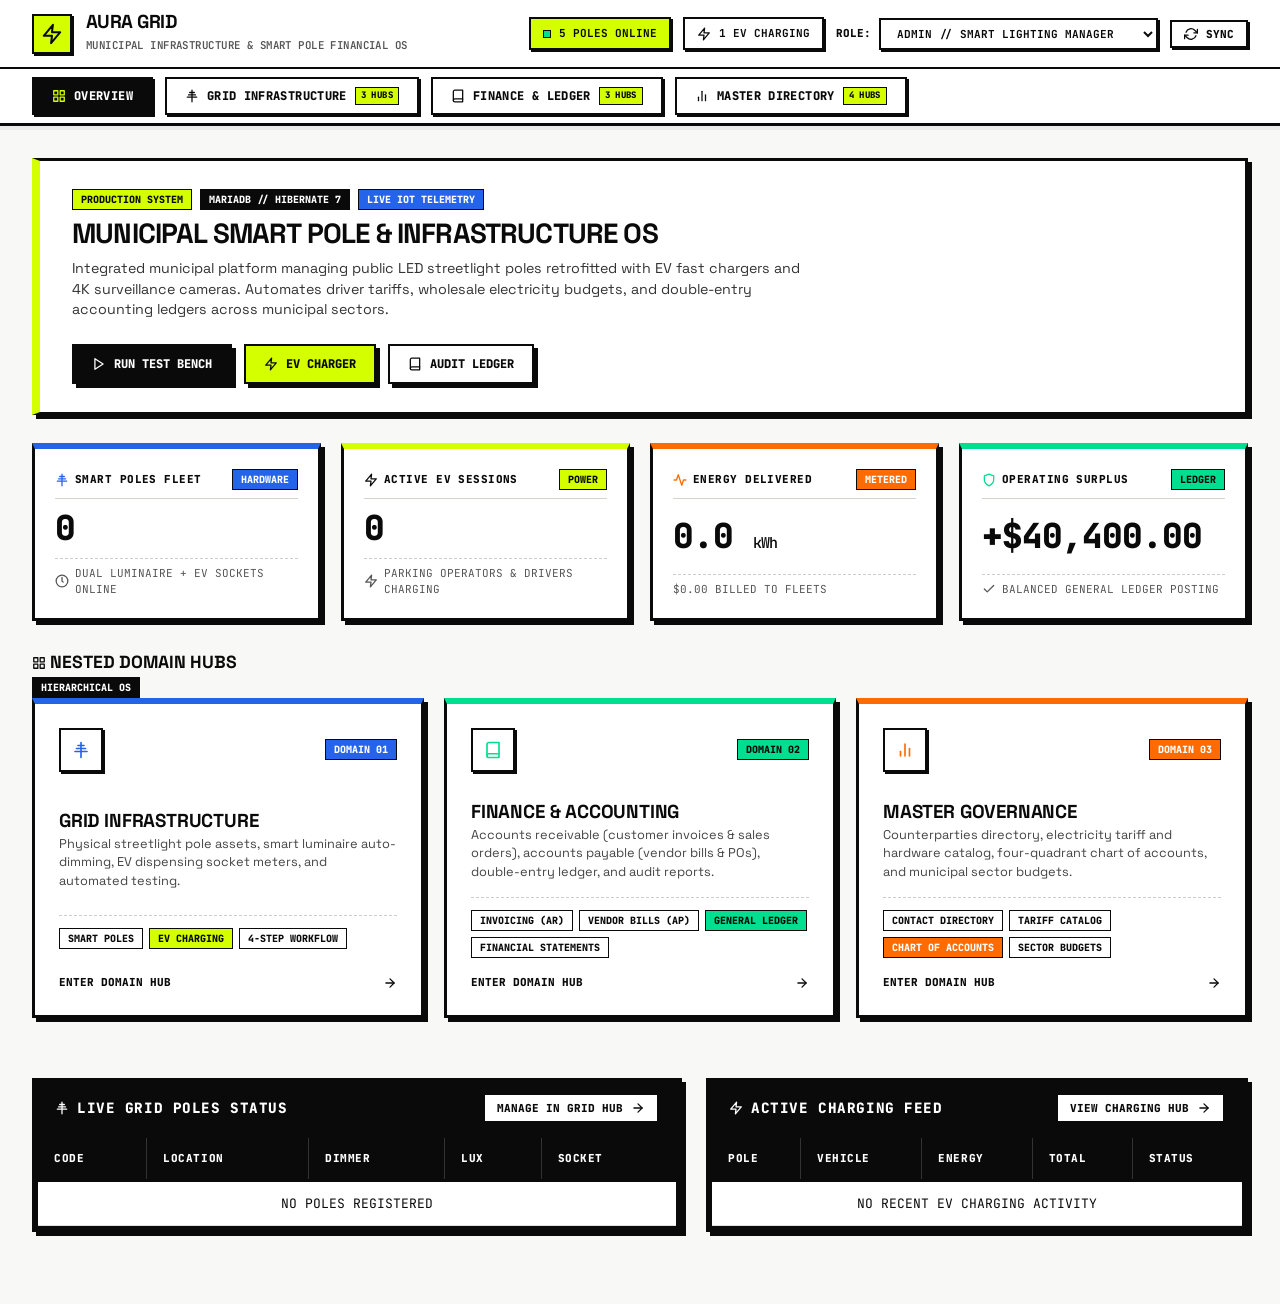
==== commit 48c8ea67: "added required dependencies" ====
--- a/src/main/resources/static/index.html
+++ b/src/main/resources/static/index.html
@@ -3,8 +3,8 @@
 <head>
   <meta charset="UTF-8">
   <meta name="viewport" content="width=device-width, initial-scale=1.0">
-  <title>AURA GRID // MUNICIPAL OS — DASHBOARD</title>
-  <meta name="description" content="Municipal smart public light pole EV charging and camera network command center.">
+  <title>AURA GRID // MUNICIPAL SMART POLE OS</title>
+  <meta name="description" content="Municipal smart public light pole EV charging and surveillance infrastructure management system.">
   <link rel="stylesheet" href="index.css">
   <script src="app.js" defer></script>
 </head>
@@ -14,17 +14,28 @@
   <header class="site-header">
     <div class="header-topbar">
       <div class="brand-section">
-        <span class="brand-badge">[ AURA // GRID ]</span>
-        <div>
-          <h1 class="brand-title">Municipal Smart Pole OS</h1>
-          <span class="brand-subtitle">Smart Pole Infrastructure • EV Charging • Municipal Accounting</span>
+        <div class="brand-logo-mark" aria-hidden="true">
+          <!-- Vector Bolt Grid Logo -->
+          <svg class="icon icon-lg" viewBox="0 0 24 24">
+            <polygon points="13 2 3 14 12 14 11 22 21 10 12 10 13 2"/>
+          </svg>
+        </div>
+        <div class="brand-text-block">
+          <h1>AURA GRID</h1>
+          <span class="brand-subtitle">Municipal Infrastructure & Smart Pole Financial OS</span>
         </div>
       </div>
 
       <div class="header-telemetry-strip">
-        <span class="status-pill dark" id="telemetry-poles-count">5 POLES ONLINE</span>
-        <span class="status-pill" id="telemetry-active-sessions">1 EV CHARGING</span>
-        <div class="actor-select-wrap">
+        <span class="telemetry-tag active-lime">
+          <span class="pulse-circle"></span>
+          <span id="telemetry-poles-count">5 POLES ONLINE</span>
+        </span>
+        <span class="telemetry-tag">
+          <svg class="icon icon-sm" viewBox="0 0 24 24"><polygon points="13 2 3 14 12 14 11 22 21 10 12 10 13 2"/></svg>
+          <span id="telemetry-active-sessions">1 EV CHARGING</span>
+        </span>
+        <div class="role-select-box">
           <label for="global-role-select">ROLE:</label>
           <select id="global-role-select" class="select-brutalist">
             <option value="admin">ADMIN // SMART LIGHTING MANAGER</option>
@@ -32,24 +43,43 @@
             <option value="system">SYSTEM // IOT & LEDGER ENGINE</option>
           </select>
         </div>
-        <button id="global-sync-btn" class="btn btn-secondary btn-sm">[ ↻ SYNC ]</button>
+        <button id="global-sync-btn" class="btn btn-secondary btn-sm">
+          <svg class="icon icon-sm" viewBox="0 0 24 24"><polyline points="23 4 23 10 17 10"/><polyline points="1 20 1 14 7 14"/><path d="M3.51 9a9 9 0 0 1 14.85-3.36L23 10M1 14l4.64 4.36A9 9 0 0 0 20.49 15"/></svg>
+          SYNC
+        </button>
       </div>
     </div>
 
-    <!-- Multi-Page Global Navigation Bar -->
+    <!-- Consolidated 4-Domain Global Navigation Bar -->
     <nav class="global-nav" aria-label="Main Navigation">
       <ul class="nav-links-list">
-        <li><a href="index.html" class="nav-item-link active">DASHBOARD</a></li>
-        <li><a href="poles.html" class="nav-item-link">SMART POLES</a></li>
-        <li><a href="charging.html" class="nav-item-link">EV CHARGING</a></li>
-        <li><a href="billing.html" class="nav-item-link">INVOICING</a></li>
-        <li><a href="ledger.html" class="nav-item-link">GENERAL LEDGER</a></li>
-        <li><a href="contacts.html" class="nav-item-link">CONTACTS</a></li>
-        <li><a href="products.html" class="nav-item-link">PRODUCTS</a></li>
-        <li><a href="coa.html" class="nav-item-link">CHART OF ACCOUNTS</a></li>
-        <li><a href="budget.html" class="nav-item-link">BUDGET & SECTORS</a></li>
-        <li><a href="reports.html" class="nav-item-link">FINANCIAL REPORTS</a></li>
-        <li><a href="workflow.html" class="nav-item-link">4-STEP WORKFLOW</a></li>
+        <li>
+          <a href="index.html" class="nav-item-link active">
+            <svg class="icon icon-sm" viewBox="0 0 24 24"><rect x="3" y="3" width="7" height="7"/><rect x="14" y="3" width="7" height="7"/><rect x="14" y="14" width="7" height="7"/><rect x="3" y="14" width="7" height="7"/></svg>
+            OVERVIEW
+          </a>
+        </li>
+        <li>
+          <a href="grid.html" class="nav-item-link">
+            <svg class="icon icon-sm" viewBox="0 0 24 24"><path d="M12 2v20M8 6h8M6 10h12M4 14h16"/></svg>
+            GRID INFRASTRUCTURE
+            <span class="nav-item-badge">3 HUBS</span>
+          </a>
+        </li>
+        <li>
+          <a href="finance.html" class="nav-item-link">
+            <svg class="icon icon-sm" viewBox="0 0 24 24"><path d="M4 19.5A2.5 2.5 0 0 1 6.5 17H20"/><path d="M6.5 2H20v20H6.5A2.5 2.5 0 0 1 4 19.5v-15A2.5 2.5 0 0 1 6.5 2z"/></svg>
+            FINANCE & LEDGER
+            <span class="nav-item-badge">3 HUBS</span>
+          </a>
+        </li>
+        <li>
+          <a href="master.html" class="nav-item-link">
+            <svg class="icon icon-sm" viewBox="0 0 24 24"><line x1="18" y1="20" x2="18" y2="10"/><line x1="12" y1="20" x2="12" y2="4"/><line x1="6" y1="20" x2="6" y2="14"/></svg>
+            MASTER DIRECTORY
+            <span class="nav-item-badge">4 HUBS</span>
+          </a>
+        </li>
       </ul>
     </nav>
   </header>
@@ -57,183 +87,254 @@
   <!-- Main Content Layout -->
   <main class="main-wrapper">
 
-    <!-- Page Header -->
-    <div class="page-header">
-      <div class="page-header-text">
-        <h2>MUNICIPAL COMMAND OVERVIEW</h2>
-        <p>SYSTEM TELEMETRY // REAL-TIME PUBLIC LIGHT POLE EV CHARGING & GENERAL LEDGER SUMMARY</p>
-      </div>
-      <div class="page-header-actions">
-        <a href="workflow.html" class="btn btn-primary">[ 🚀 RUN 4-STEP TEST ]</a>
-        <a href="charging.html" class="btn btn-secondary">[ ⚡ NEW EV CHARGE ]</a>
-      </div>
-    </div>
-
-    <!-- Top Core Stats Grid -->
+    <!-- Scalable Hero Banner -->
+    <section class="hero-welcome-banner" aria-label="System Overview">
+      <div class="hero-meta-col">
+        <div class="hero-tag-row">
+          <span class="tag-badge lime">PRODUCTION SYSTEM</span>
+          <span class="tag-badge dark">MARIADB // HIBERNATE 7</span>
+          <span class="tag-badge blue">LIVE IoT TELEMETRY</span>
+        </div>
+        <h2 class="hero-title">MUNICIPAL SMART POLE & INFRASTRUCTURE OS</h2>
+        <p class="hero-description">
+          Integrated municipal platform managing public LED streetlight poles retrofitted with EV fast chargers and 4K surveillance cameras. 
+          Automates driver tariffs, wholesale electricity budgets, and double-entry accounting ledgers across municipal sectors.
+        </p>
+      </div>
+      <div class="hero-actions-col">
+        <a href="grid.html#workflow" class="btn btn-primary">
+          <svg class="icon icon-sm" viewBox="0 0 24 24"><polygon points="5 3 19 12 5 21 5 3"/></svg>
+          RUN TEST BENCH
+        </a>
+        <a href="grid.html#charging" class="btn btn-accent">
+          <svg class="icon icon-sm" viewBox="0 0 24 24"><polygon points="13 2 3 14 12 14 11 22 21 10 12 10 13 2"/></svg>
+          EV CHARGER
+        </a>
+        <a href="finance.html#ledger" class="btn btn-secondary">
+          <svg class="icon icon-sm" viewBox="0 0 24 24"><path d="M4 19.5A2.5 2.5 0 0 1 6.5 17H20"/><path d="M6.5 2H20v20H6.5A2.5 2.5 0 0 1 4 19.5v-15A2.5 2.5 0 0 1 6.5 2z"/></svg>
+          AUDIT LEDGER
+        </a>
+      </div>
+    </section>
+
+    <!-- Top Core Infrastructure KPIs -->
     <section class="stats-grid" aria-label="Core Metrics">
-      <div class="stat-box">
+      <!-- 1. Poles (Cobalt Blue) -->
+      <div class="stat-box border-blue">
         <div class="stat-box-header">
-          <span class="stat-label">SMART POLES DEPLOYED</span>
-          <span class="stat-badge dark">ACTIVE FLEET</span>
+          <div class="stat-label-wrap">
+            <svg class="icon icon-sm" style="color:var(--accent-blue);" viewBox="0 0 24 24"><path d="M12 2v20M8 6h8M6 10h12M4 14h16"/></svg>
+            SMART POLES FLEET
+          </div>
+          <span class="tag-badge blue">HARDWARE</span>
         </div>
         <div class="stat-value" id="dash-poles-total">5</div>
-        <div class="stat-subtext">DUAL LUMINAIRE + EV CHARGERS ONLINE</div>
-      </div>
-
-      <div class="stat-box">
+        <div class="stat-subtext">
+          <svg class="icon icon-sm" viewBox="0 0 24 24"><circle cx="12" cy="12" r="10"/><polyline points="12 6 12 12 14 14"/></svg>
+          DUAL LUMINAIRE + EV SOCKETS ONLINE
+        </div>
+      </div>
+
+      <!-- 2. Active Charging (Acid Lime) -->
+      <div class="stat-box border-lime">
         <div class="stat-box-header">
-          <span class="stat-label">ACTIVE EV SESSIONS</span>
-          <span class="stat-badge dark">METERING</span>
+          <div class="stat-label-wrap">
+            <svg class="icon icon-sm" style="color:#0a0a0a;" viewBox="0 0 24 24"><polygon points="13 2 3 14 12 14 11 22 21 10 12 10 13 2"/></svg>
+            ACTIVE EV SESSIONS
+          </div>
+          <span class="tag-badge lime">POWER</span>
         </div>
         <div class="stat-value" id="dash-active-sessions">1</div>
-        <div class="stat-subtext">PARKING FLEETS & DRIVERS CHARGING</div>
-      </div>
-
-      <div class="stat-box">
+        <div class="stat-subtext">
+          <svg class="icon icon-sm" viewBox="0 0 24 24"><path d="M13 2L3 14h9l-1 8 10-12h-9l1-8z"/></svg>
+          PARKING OPERATORS & DRIVERS CHARGING
+        </div>
+      </div>
+
+      <!-- 3. Energy Dispensed (Safety Orange) -->
+      <div class="stat-box border-orange">
         <div class="stat-box-header">
-          <span class="stat-label">ENERGY DELIVERED</span>
-          <span class="stat-badge">TODAY</span>
+          <div class="stat-label-wrap">
+            <svg class="icon icon-sm" style="color:var(--accent-orange);" viewBox="0 0 24 24"><path d="M22 12h-4l-3 9L9 3l-3 9H2"/></svg>
+            ENERGY DELIVERED
+          </div>
+          <span class="tag-badge orange">METERED</span>
         </div>
         <div class="stat-value" id="dash-kwh-dispensed">124.8 <span class="stat-unit">kWh</span></div>
-        <div class="stat-subtext" id="dash-ev-revenue">$43.68 BILLED TO FLEETS</div>
-      </div>
-
-      <div class="stat-box">
+        <div class="stat-subtext" id="dash-ev-revenue">
+          <svg class="icon icon-sm" viewBox="0 0 24 24"><circle cx="12" cy="12" r="10"/><path d="M12 6v6l4 2"/></svg>
+          $43.68 BILLED TO FLEETS
+        </div>
+      </div>
+
+      <!-- 4. Ledger Surplus (Clean Mint) -->
+      <div class="stat-box border-green">
         <div class="stat-box-header">
-          <span class="stat-label">MUNICIPAL OPERATING SURPLUS</span>
-          <span class="stat-badge dark">P&L MARGIN</span>
+          <div class="stat-label-wrap">
+            <svg class="icon icon-sm" style="color:var(--accent-green);" viewBox="0 0 24 24"><path d="M12 22s8-4 8-10V5l-8-3-8 3v7c0 6 8 10 8 10z"/></svg>
+            OPERATING SURPLUS
+          </div>
+          <span class="tag-badge green">LEDGER</span>
         </div>
         <div class="stat-value" id="dash-ledger-surplus">+$40,400.00</div>
-        <div class="stat-subtext">DOUBLE-ENTRY GENERAL LEDGER BALANCED</div>
+        <div class="stat-subtext">
+          <svg class="icon icon-sm" viewBox="0 0 24 24"><polyline points="20 6 9 17 4 12"/></svg>
+          BALANCED GENERAL LEDGER POSTING
+        </div>
       </div>
     </section>
 
-    <!-- Quick Navigation Module Index Cards -->
-    <section class="brutalist-card">
-      <div class="card-header-bar">
-        <h3>MUNICIPAL SYSTEM MODULES // DEDICATED MANAGEMENT PAGES</h3>
-        <span class="tag-badge filled">10 DEDICATED PAGES</span>
-      </div>
-      <div class="card-body">
-        <div class="stats-grid">
-          <a href="poles.html" class="stat-box" style="text-decoration:none; color:inherit;">
-            <div class="stat-box-header">
-              <span class="stat-label">MODULE 01</span>
-              <span class="stat-badge">HARDWARE</span>
+    <!-- 3 Core Nested Domain Entryways (Clean, Spacious, Uncluttered) -->
+    <section aria-label="System Domain Hubs" style="margin-bottom: 32px;">
+      <div class="section-heading-bar">
+        <h3>
+          <svg class="icon icon-sm" viewBox="0 0 24 24"><rect x="3" y="3" width="7" height="7"/><rect x="14" y="3" width="7" height="7"/><rect x="14" y="14" width="7" height="7"/><rect x="3" y="14" width="7" height="7"/></svg>
+          NESTED DOMAIN HUBS
+        </h3>
+        <span class="tag-badge dark">HIERARCHICAL OS</span>
+      </div>
+
+      <div class="domain-hubs-grid">
+        <!-- Domain 1: Grid Infrastructure -->
+        <a href="grid.html" class="domain-hub-card hub-blue">
+          <div class="hub-card-header">
+            <div class="hub-icon-box" style="color:var(--accent-blue);">
+              <svg class="icon icon-md" viewBox="0 0 24 24"><path d="M12 2v20M8 6h8M6 10h12M4 14h16"/></svg>
             </div>
-            <div style="font-weight:900; font-size:1.25rem;">SMART POLES & LUX</div>
-            <div class="stat-subtext">Manage streetlight luminaires, ambient lux simulator & 4K camera telemetry ➔</div>
-          </a>
-
-          <a href="charging.html" class="stat-box" style="text-decoration:none; color:inherit;">
-            <div class="stat-box-header">
-              <span class="stat-label">MODULE 02</span>
-              <span class="stat-badge">ENERGY</span>
+            <span class="tag-badge blue">DOMAIN 01</span>
+          </div>
+          <div>
+            <h3>GRID INFRASTRUCTURE</h3>
+            <p>Physical streetlight pole assets, smart luminaire auto-dimming, EV dispensing socket meters, and automated testing.</p>
+          </div>
+          <div class="hub-nested-list">
+            <span class="tag-badge sm">SMART POLES</span>
+            <span class="tag-badge sm lime">EV CHARGING</span>
+            <span class="tag-badge sm">4-STEP WORKFLOW</span>
+          </div>
+          <div class="hub-card-action">
+            <span>ENTER DOMAIN HUB</span>
+            <svg class="icon icon-sm" viewBox="0 0 24 24"><line x1="5" y1="12" x2="19" y2="12"/><polyline points="12 5 19 12 12 19"/></svg>
+          </div>
+        </a>
+
+        <!-- Domain 2: Financial Operations -->
+        <a href="finance.html" class="domain-hub-card hub-green">
+          <div class="hub-card-header">
+            <div class="hub-icon-box" style="color:var(--accent-green);">
+              <svg class="icon icon-md" viewBox="0 0 24 24"><path d="M4 19.5A2.5 2.5 0 0 1 6.5 17H20"/><path d="M6.5 2H20v20H6.5A2.5 2.5 0 0 1 4 19.5v-15A2.5 2.5 0 0 1 6.5 2z"/></svg>
             </div>
-            <div style="font-weight:900; font-size:1.25rem;">EV CHARGING SESSIONS</div>
-            <div class="stat-subtext">Live session metering, start charging, automated kWh billing & stop actions ➔</div>
-          </a>
-
-          <a href="billing.html" class="stat-box" style="text-decoration:none; color:inherit;">
-            <div class="stat-box-header">
-              <span class="stat-label">MODULE 03</span>
-              <span class="stat-badge">FINANCE</span>
+            <span class="tag-badge green">DOMAIN 02</span>
+          </div>
+          <div>
+            <h3>FINANCE & ACCOUNTING</h3>
+            <p>Accounts receivable (customer invoices & sales orders), accounts payable (vendor bills & POs), double-entry ledger, and audit reports.</p>
+          </div>
+          <div class="hub-nested-list">
+            <span class="tag-badge sm">INVOICING (AR)</span>
+            <span class="tag-badge sm">VENDOR BILLS (AP)</span>
+            <span class="tag-badge sm green">GENERAL LEDGER</span>
+            <span class="tag-badge sm">FINANCIAL STATEMENTS</span>
+          </div>
+          <div class="hub-card-action">
+            <span>ENTER DOMAIN HUB</span>
+            <svg class="icon icon-sm" viewBox="0 0 24 24"><line x1="5" y1="12" x2="19" y2="12"/><polyline points="12 5 19 12 12 19"/></svg>
+          </div>
+        </a>
+
+        <!-- Domain 3: Master Governance -->
+        <a href="master.html" class="domain-hub-card hub-orange">
+          <div class="hub-card-header">
+            <div class="hub-icon-box" style="color:var(--accent-orange);">
+              <svg class="icon icon-md" viewBox="0 0 24 24"><line x1="18" y1="20" x2="18" y2="10"/><line x1="12" y1="20" x2="12" y2="4"/><line x1="6" y1="20" x2="6" y2="14"/></svg>
             </div>
-            <div style="font-weight:900; font-size:1.25rem;">INVOICING & BILLS</div>
-            <div class="stat-subtext">Customer Invoices (AR), Sales Orders, Vendor Bills (AP) & Purchase Orders ➔</div>
-          </a>
-
-          <a href="ledger.html" class="stat-box" style="text-decoration:none; color:inherit;">
-            <div class="stat-box-header">
-              <span class="stat-label">MODULE 04</span>
-              <span class="stat-badge">ACCOUNTING</span>
-            </div>
-            <div style="font-weight:900; font-size:1.25rem;">GENERAL LEDGER</div>
-            <div class="stat-subtext">System-generated balanced double-entry debits and credits journal entries ➔</div>
-          </a>
-
-          <a href="contacts.html" class="stat-box" style="text-decoration:none; color:inherit;">
-            <div class="stat-box-header">
-              <span class="stat-label">MODULE 05</span>
-              <span class="stat-badge">DIRECTORY</span>
-            </div>
-            <div style="font-weight:900; font-size:1.25rem;">CONTACT MASTER</div>
-            <div class="stat-subtext">Commercial parking operators, fleet drivers, LED hardware vendors & utility ➔</div>
-          </a>
-
-          <a href="products.html" class="stat-box" style="text-decoration:none; color:inherit;">
-            <div class="stat-box-header">
-              <span class="stat-label">MODULE 06</span>
-              <span class="stat-badge">CATALOG</span>
-            </div>
-            <div style="font-weight:900; font-size:1.25rem;">PRODUCTS & SERVICES</div>
-            <div class="stat-subtext">Streetlight EV kWh tariff, digital billboard ad space & LED luminaire units ➔</div>
-          </a>
-
-          <a href="coa.html" class="stat-box" style="text-decoration:none; color:inherit;">
-            <div class="stat-box-header">
-              <span class="stat-label">MODULE 07</span>
-              <span class="stat-badge">CHART</span>
-            </div>
-            <div style="font-weight:900; font-size:1.25rem;">CHART OF ACCOUNTS</div>
-            <div class="stat-subtext">Assets, Liabilities, Municipal Equity, Revenue & Operating Expense accounts ➔</div>
-          </a>
-
-          <a href="budget.html" class="stat-box" style="text-decoration:none; color:inherit;">
-            <div class="stat-box-header">
-              <span class="stat-label">MODULE 08</span>
-              <span class="stat-badge">ANALYTICS</span>
-            </div>
-            <div style="font-weight:900; font-size:1.25rem;">BUDGET & SECTORS</div>
-            <div class="stat-subtext">Analytic lighting sector budgets vs actual electricity costs & revenue variance ➔</div>
-          </a>
-
-          <a href="reports.html" class="stat-box" style="text-decoration:none; color:inherit;">
-            <div class="stat-box-header">
-              <span class="stat-label">MODULE 09</span>
-              <span class="stat-badge">STATEMENTS</span>
-            </div>
-            <div style="font-weight:900; font-size:1.25rem;">FINANCIAL REPORTS</div>
-            <div class="stat-subtext">Official Balance Sheet, Profit & Loss Statement and Budget Performance audit ➔</div>
-          </a>
-
-          <a href="workflow.html" class="stat-box" style="text-decoration:none; color:inherit;">
-            <div class="stat-box-header">
-              <span class="stat-label">MODULE 10</span>
-              <span class="stat-badge">TEST BENCH</span>
-            </div>
-            <div style="font-weight:900; font-size:1.25rem;">4-STEP WORKFLOW</div>
-            <div class="stat-subtext">Autonomous end-to-end municipal validation runner with live console terminal ➔</div>
-          </a>
-        </div>
+            <span class="tag-badge orange">DOMAIN 03</span>
+          </div>
+          <div>
+            <h3>MASTER GOVERNANCE</h3>
+            <p>Counterparties directory, electricity tariff and hardware catalog, four-quadrant chart of accounts, and municipal sector budgets.</p>
+          </div>
+          <div class="hub-nested-list">
+            <span class="tag-badge sm">CONTACT DIRECTORY</span>
+            <span class="tag-badge sm">TARIFF CATALOG</span>
+            <span class="tag-badge sm orange">CHART OF ACCOUNTS</span>
+            <span class="tag-badge sm">SECTOR BUDGETS</span>
+          </div>
+          <div class="hub-card-action">
+            <span>ENTER DOMAIN HUB</span>
+            <svg class="icon icon-sm" viewBox="0 0 24 24"><line x1="5" y1="12" x2="19" y2="12"/><polyline points="12 5 19 12 12 19"/></svg>
+          </div>
+        </a>
       </div>
     </section>
 
-    <!-- Recent EV Charging Sessions Table Preview -->
-    <section class="brutalist-card">
-      <div class="card-header-bar">
-        <h3>LATEST EV CHARGING TELEMETRY</h3>
-        <a href="charging.html" class="btn btn-secondary btn-sm" style="color:#000;">[ VIEW ALL SESSIONS ]</a>
-      </div>
-      <div class="table-scroll-wrap">
-        <table class="brutalist-table">
-          <thead>
-            <tr>
-              <th>ID</th>
-              <th>POLE CODE</th>
-              <th>VEHICLE / FLEET</th>
-              <th>DELIVERED</th>
-              <th>TOTAL</th>
-              <th>STATUS</th>
-            </tr>
-          </thead>
-          <tbody id="dash-recent-sessions-tbody">
-            <tr>
-              <td colspan="6" class="text-center font-mono">LOADING TELEMETRY...</td>
-            </tr>
-          </tbody>
-        </table>
-      </div>
+    <!-- Split Operational Telemetry Grid (Balanced, High-Value) -->
+    <section class="split-dashboard-grid" aria-label="Operational Pulse">
+      
+      <!-- Left Column: Live Grid Smart Poles Telemetry -->
+      <div class="brutalist-card">
+        <div class="card-header-bar">
+          <h3>
+            <svg class="icon icon-sm" viewBox="0 0 24 24"><path d="M12 2v20M8 6h8M6 10h12M4 14h16"/></svg>
+            LIVE GRID POLES STATUS
+          </h3>
+          <a href="grid.html#poles" class="btn btn-secondary btn-sm" style="color:var(--ink);">
+            MANAGE IN GRID HUB
+            <svg class="icon icon-sm" viewBox="0 0 24 24"><line x1="5" y1="12" x2="19" y2="12"/><polyline points="12 5 19 12 12 19"/></svg>
+          </a>
+        </div>
+        <div class="table-scroll-wrap">
+          <table class="brutalist-table">
+            <thead>
+              <tr>
+                <th>CODE</th>
+                <th>LOCATION</th>
+                <th>DIMMER</th>
+                <th>LUX</th>
+                <th>SOCKET</th>
+              </tr>
+            </thead>
+            <tbody id="dash-poles-tbody">
+              <tr>
+                <td colspan="5" class="text-center font-mono">LOADING POLES TELEMETRY...</td>
+              </tr>
+            </tbody>
+          </table>
+        </div>
+      </div>
+
+      <!-- Right Column: Live EV Charging Feed -->
+      <div class="brutalist-card">
+        <div class="card-header-bar">
+          <h3>
+            <svg class="icon icon-sm" viewBox="0 0 24 24"><polygon points="13 2 3 14 12 14 11 22 21 10 12 10 13 2"/></svg>
+            ACTIVE CHARGING FEED
+          </h3>
+          <a href="grid.html#charging" class="btn btn-secondary btn-sm" style="color:var(--ink);">
+            VIEW CHARGING HUB
+            <svg class="icon icon-sm" viewBox="0 0 24 24"><line x1="5" y1="12" x2="19" y2="12"/><polyline points="12 5 19 12 12 19"/></svg>
+          </a>
+        </div>
+        <div class="table-scroll-wrap">
+          <table class="brutalist-table">
+            <thead>
+              <tr>
+                <th>POLE</th>
+                <th>VEHICLE</th>
+                <th>ENERGY</th>
+                <th>TOTAL</th>
+                <th>STATUS</th>
+              </tr>
+            </thead>
+            <tbody id="dash-recent-sessions-tbody">
+              <tr>
+                <td colspan="5" class="text-center font-mono">LOADING CHARGING TELEMETRY...</td>
+              </tr>
+            </tbody>
+          </table>
+        </div>
+      </div>
+
     </section>
 
   </main>
--- a/src/main/resources/static/index.css
+++ b/src/main/resources/static/index.css
@@ -1,24 +1,34 @@
 /* ==========================================================================
    AURA GRID // MUNICIPAL OS
-   NEO-BRUTALIST DESIGN SYSTEM — STRICT MONOCHROME (BLACK & WHITE ONLY)
-   ========================================================================== */
-
-@import url('https://fonts.googleapis.com/css2?family=JetBrains+Mono:wght@400;500;700;800&family=Space+Grotesk:wght@400;600;700;900&display=swap');
-
-/* --- Root Variables: Strictly Black and White --- */
+   SCALABLE NEO-BRUTALIST DESIGN SYSTEM (WITH CURATED INDUSTRIAL ACCENTS)
+   ========================================================================== */
+
+@import url('https://fonts.googleapis.com/css2?family=JetBrains+Mono:wght@400;500;600;700;800&family=Space+Grotesk:wght@400;500;600;700;900&display=swap');
+
 :root {
-  --bg: #ffffff;
-  --fg: #000000;
-  --border: 2px solid #000000;
-  --border-thick: 3px solid #000000;
-  --shadow-sm: 2px 2px 0px #000000;
-  --shadow: 4px 4px 0px #000000;
-  --shadow-lg: 6px 6px 0px #000000;
+  /* Surface & Ink */
+  --bg-page: #f8f8f6;
+  --bg-surface: #ffffff;
+  --ink: #0a0a0a;
   
+  /* Curated Industrial / Municipal Neo-Brutalist Accents */
+  --accent-lime: #d4ff00;    /* Energy, EV Charging, Highlight */
+  --accent-blue: #2563eb;    /* Infrastructure, Grid, Network */
+  --accent-orange: #ff6b00;  /* Solar Ambient, Warning, Tariffs */
+  --accent-green: #00df8f;   /* Settled, Balanced, Surplus */
+  --accent-purple: #7c3aed;  /* Surveillance, LPR Telemetry */
+  --accent-muted: #f0f0ec;   /* Subtle background panels */
+
+  /* Structural Geometry */
+  --border: 2px solid #0a0a0a;
+  --border-thick: 3px solid #0a0a0a;
+  --shadow-sm: 2px 2px 0px #0a0a0a;
+  --shadow: 4px 4px 0px #0a0a0a;
+  --shadow-lg: 6px 6px 0px #0a0a0a;
+
+  /* Typography */
   --font-sans: 'Space Grotesk', -apple-system, BlinkMacSystemFont, 'Segoe UI', Roboto, sans-serif;
   --font-mono: 'JetBrains Mono', 'Courier New', monospace;
-
-  --header-height: 64px;
 }
 
 /* --- Universal Reset --- */
@@ -26,13 +36,13 @@
   box-sizing: border-box;
   margin: 0;
   padding: 0;
-  border-radius: 0 !important; /* Strictly sharp neo-brutalist geometry */
+  border-radius: 0 !important;
 }
 
 html {
-  font-size: 16px;
-  background-color: var(--bg);
-  color: var(--fg);
+  font-size: 15px;
+  background-color: var(--bg-page);
+  color: var(--ink);
   font-family: var(--font-sans);
   line-height: 1.5;
   -webkit-font-smoothing: antialiased;
@@ -42,32 +52,50 @@
   min-height: 100vh;
   display: flex;
   flex-direction: column;
-  background: var(--bg);
-  color: var(--fg);
-}
-
-/* Selection */
+  background: var(--bg-page);
+  color: var(--ink);
+}
+
 ::selection {
-  background: #000000;
-  color: #ffffff;
-}
-
-/* ==========================================================================
-   TOP SYSTEM BAR & HEADER
+  background: var(--accent-lime);
+  color: var(--ink);
+}
+
+/* SVG Icon Base Utility */
+.icon {
+  width: 18px;
+  height: 18px;
+  stroke: currentColor;
+  fill: none;
+  stroke-width: 2.2;
+  stroke-linecap: round;
+  stroke-linejoin: round;
+  flex-shrink: 0;
+  display: inline-block;
+  vertical-align: middle;
+}
+
+.icon-sm { width: 14px; height: 14px; stroke-width: 2.2; }
+.icon-lg { width: 22px; height: 22px; stroke-width: 2.2; }
+.icon-xl { width: 32px; height: 32px; stroke-width: 2.2; }
+
+/* ==========================================================================
+   GLOBAL HEADER & NAVIGATION (HIERARCHICAL / NESTED DOMAINS)
    ========================================================================== */
 .site-header {
-  background: #ffffff;
+  background: var(--bg-surface);
   border-bottom: var(--border-thick);
   position: sticky;
   top: 0;
   z-index: 1000;
+  box-shadow: 0 4px 0 rgba(0,0,0,0.05);
 }
 
 .header-topbar {
   display: flex;
   align-items: center;
   justify-content: space-between;
-  padding: 12px 24px;
+  padding: 12px 32px;
   border-bottom: var(--border);
   gap: 16px;
   flex-wrap: wrap;
@@ -76,36 +104,38 @@
 .brand-section {
   display: flex;
   align-items: center;
-  gap: 12px;
-}
-
-.brand-badge {
-  background: #000000;
-  color: #ffffff;
-  font-family: var(--font-mono);
-  font-weight: 800;
-  font-size: 14px;
-  padding: 6px 12px;
-  letter-spacing: 0.05em;
-  display: inline-flex;
-  align-items: center;
-  gap: 8px;
-}
-
-.brand-title {
+  gap: 14px;
+  text-decoration: none;
+  color: inherit;
+}
+
+.brand-logo-mark {
+  width: 40px;
+  height: 40px;
+  background: var(--accent-lime);
+  border: var(--border);
+  box-shadow: var(--shadow-sm);
+  display: flex;
+  align-items: center;
+  justify-content: center;
+  color: var(--ink);
+}
+
+.brand-text-block h1 {
   font-size: 1.25rem;
   font-weight: 900;
   letter-spacing: -0.03em;
   text-transform: uppercase;
+  line-height: 1.1;
 }
 
 .brand-subtitle {
-  font-size: 0.75rem;
-  font-family: var(--font-mono);
-  text-transform: uppercase;
-  color: #000000;
+  font-size: 0.72rem;
+  font-family: var(--font-mono);
+  color: #555555;
   letter-spacing: 0.04em;
-  display: block;
+  text-transform: uppercase;
+  font-weight: 600;
 }
 
 .header-telemetry-strip {
@@ -115,43 +145,57 @@
   flex-wrap: wrap;
 }
 
-.status-pill {
+.telemetry-tag {
   border: var(--border);
-  background: #ffffff;
-  color: #000000;
-  font-family: var(--font-mono);
-  font-size: 12px;
+  background: var(--bg-surface);
+  color: var(--ink);
+  font-family: var(--font-mono);
+  font-size: 11px;
   font-weight: 700;
   padding: 6px 12px;
   display: inline-flex;
   align-items: center;
-  gap: 6px;
+  gap: 8px;
   box-shadow: var(--shadow-sm);
   text-transform: uppercase;
 }
 
-.status-pill.dark {
-  background: #000000;
-  color: #ffffff;
-}
-
-.actor-select-wrap {
+.telemetry-tag.active-lime {
+  background: var(--accent-lime);
+}
+
+.pulse-circle {
+  width: 8px;
+  height: 8px;
+  background: #00df8f;
+  border: 1px solid var(--ink);
+  display: inline-block;
+  animation: pulse 1.8s infinite;
+}
+
+@keyframes pulse {
+  0% { transform: scale(0.9); opacity: 1; }
+  50% { transform: scale(1.3); opacity: 0.7; }
+  100% { transform: scale(0.9); opacity: 1; }
+}
+
+.role-select-box {
   display: flex;
   align-items: center;
   gap: 8px;
   font-family: var(--font-mono);
-  font-size: 12px;
-  font-weight: 700;
+  font-size: 11px;
+  font-weight: 800;
   text-transform: uppercase;
 }
 
 .select-brutalist {
-  background: #ffffff;
-  color: #000000;
+  background: var(--bg-surface);
+  color: var(--ink);
   border: var(--border);
   padding: 6px 12px;
   font-family: var(--font-mono);
-  font-size: 12px;
+  font-size: 11px;
   font-weight: 700;
   box-shadow: var(--shadow-sm);
   cursor: pointer;
@@ -159,23 +203,20 @@
 }
 
 .select-brutalist:focus {
-  background: #000000;
-  color: #ffffff;
-}
-
-/* ==========================================================================
-   GLOBAL NAVIGATION TABS (MULTI-PAGE)
-   ========================================================================== */
+  background: var(--accent-lime);
+}
+
+/* Core 4-Domain Global Nav Bar (Clean, Minimalist, No Clutter) */
 .global-nav {
-  background: #ffffff;
-  padding: 8px 24px;
+  background: var(--bg-surface);
+  padding: 8px 32px;
   overflow-x: auto;
   white-space: nowrap;
 }
 
 .nav-links-list {
   display: flex;
-  gap: 8px;
+  gap: 12px;
   list-style: none;
   align-items: center;
 }
@@ -183,58 +224,285 @@
 .nav-item-link {
   display: inline-flex;
   align-items: center;
-  gap: 6px;
-  padding: 6px 14px;
+  gap: 8px;
+  padding: 8px 18px;
   border: var(--border);
-  background: #ffffff;
-  color: #000000;
+  background: var(--bg-surface);
+  color: var(--ink);
   font-family: var(--font-mono);
   font-size: 12px;
-  font-weight: 700;
+  font-weight: 800;
   text-decoration: none;
   text-transform: uppercase;
   letter-spacing: 0.03em;
   box-shadow: var(--shadow-sm);
-  transition: transform 0.1s ease, box-shadow 0.1s ease;
+  transition: all 0.12s ease;
 }
 
 .nav-item-link:hover {
-  background: #000000;
-  color: #ffffff;
+  background: var(--accent-lime);
   transform: translate(-1px, -1px);
   box-shadow: var(--shadow);
 }
 
 .nav-item-link:active {
   transform: translate(2px, 2px);
-  box-shadow: 0 0 0 #000000;
+  box-shadow: 0 0 0 #0a0a0a;
 }
 
 .nav-item-link.active {
-  background: #000000;
+  background: var(--ink);
   color: #ffffff;
   box-shadow: var(--shadow-sm);
 }
 
-/* ==========================================================================
-   MAIN CONTAINER & PAGE STRUCTURE
+.nav-item-link.active .icon {
+  stroke: var(--accent-lime);
+}
+
+.nav-item-badge {
+  font-size: 9px;
+  font-family: var(--font-mono);
+  font-weight: 900;
+  padding: 1px 5px;
+  background: var(--accent-lime);
+  color: var(--ink);
+  border: 1px solid var(--ink);
+}
+
+.nav-item-link.active .nav-item-badge {
+  background: var(--accent-lime);
+  color: var(--ink);
+}
+
+/* ==========================================================================
+   NESTED SUB-NAVIGATION TABS (INSIDE DOMAINS)
+   ========================================================================== */
+.nested-tab-bar {
+  display: flex;
+  background: var(--bg-surface);
+  border: var(--border-thick);
+  box-shadow: var(--shadow);
+  margin-bottom: 24px;
+  overflow-x: auto;
+}
+
+.nested-tab-btn {
+  display: inline-flex;
+  align-items: center;
+  gap: 8px;
+  padding: 12px 22px;
+  font-family: var(--font-mono);
+  font-size: 11px;
+  font-weight: 800;
+  text-transform: uppercase;
+  background: var(--bg-surface);
+  color: var(--ink);
+  border: none;
+  border-right: var(--border);
+  cursor: pointer;
+  white-space: nowrap;
+  outline: none;
+  transition: all 0.12s ease;
+}
+
+.nested-tab-btn:hover {
+  background: var(--accent-lime);
+}
+
+.nested-tab-btn.active {
+  background: var(--ink);
+  color: #ffffff;
+}
+
+.nested-tab-btn.active .icon {
+  stroke: var(--accent-lime);
+}
+
+.nested-panel {
+  display: none;
+}
+
+.nested-panel.active {
+  display: block;
+}
+
+/* ==========================================================================
+   MAIN WRAPPER & ARCHITECTURAL STRUCTURE
    ========================================================================== */
 .main-wrapper {
   flex: 1;
-  max-width: 1400px;
+  max-width: 1420px;
   width: 100%;
   margin: 0 auto;
-  padding: 24px;
+  padding: 32px 32px 48px;
   display: flex;
   flex-direction: column;
   gap: 28px;
 }
 
-/* Page Subheader / Action Bar */
+/* Clean Hero Banner */
+.hero-welcome-banner {
+  border: var(--border-thick);
+  background: var(--bg-surface);
+  box-shadow: var(--shadow);
+  padding: 28px 32px;
+  display: flex;
+  justify-content: space-between;
+  align-items: center;
+  gap: 24px;
+  flex-wrap: wrap;
+  position: relative;
+  border-left: 8px solid var(--accent-lime);
+}
+
+.hero-meta-col {
+  max-width: 740px;
+}
+
+.hero-tag-row {
+  display: flex;
+  align-items: center;
+  gap: 8px;
+  margin-bottom: 8px;
+}
+
+.tag-badge {
+  display: inline-flex;
+  align-items: center;
+  gap: 5px;
+  border: 1.5px solid var(--ink);
+  padding: 2px 8px;
+  font-family: var(--font-mono);
+  font-size: 10px;
+  font-weight: 800;
+  text-transform: uppercase;
+  background: var(--bg-surface);
+  color: var(--ink);
+}
+
+.tag-badge.lime { background: var(--accent-lime); }
+.tag-badge.blue { background: var(--accent-blue); color: #fff; }
+.tag-badge.orange { background: var(--accent-orange); color: #fff; }
+.tag-badge.green { background: var(--accent-green); }
+.tag-badge.dark { background: var(--ink); color: #fff; }
+
+.hero-title {
+  font-size: 1.85rem;
+  font-weight: 900;
+  letter-spacing: -0.03em;
+  text-transform: uppercase;
+  line-height: 1.15;
+  margin-bottom: 8px;
+}
+
+.hero-description {
+  font-size: 0.95rem;
+  color: #333333;
+  line-height: 1.45;
+}
+
+.hero-actions-col {
+  display: flex;
+  align-items: center;
+  gap: 12px;
+  flex-wrap: wrap;
+}
+
+/* Domain Navigation Hub Banner */
+.domain-hubs-grid {
+  display: grid;
+  grid-template-columns: repeat(auto-fit, minmax(320px, 1fr));
+  gap: 20px;
+}
+
+.domain-hub-card {
+  border: var(--border-thick);
+  background: var(--bg-surface);
+  box-shadow: var(--shadow);
+  padding: 24px;
+  text-decoration: none;
+  color: inherit;
+  display: flex;
+  flex-direction: column;
+  justify-content: space-between;
+  gap: 16px;
+  transition: all 0.12s ease;
+  position: relative;
+}
+
+.domain-hub-card.hub-blue { border-top: 6px solid var(--accent-blue); }
+.domain-hub-card.hub-green { border-top: 6px solid var(--accent-green); }
+.domain-hub-card.hub-orange { border-top: 6px solid var(--accent-orange); }
+
+.domain-hub-card:hover {
+  transform: translate(-2px, -2px);
+  box-shadow: var(--shadow-lg);
+}
+
+.domain-hub-card:active {
+  transform: translate(2px, 2px);
+  box-shadow: var(--shadow-sm);
+}
+
+.hub-card-header {
+  display: flex;
+  align-items: center;
+  justify-content: space-between;
+}
+
+.hub-icon-box {
+  width: 44px;
+  height: 44px;
+  border: var(--border);
+  box-shadow: var(--shadow-sm);
+  display: flex;
+  align-items: center;
+  justify-content: center;
+  background: var(--bg-surface);
+}
+
+.domain-hub-card:hover .hub-icon-box {
+  background: var(--accent-lime);
+}
+
+.domain-hub-card h3 {
+  font-size: 1.25rem;
+  font-weight: 900;
+  text-transform: uppercase;
+  letter-spacing: -0.01em;
+  margin-top: 10px;
+}
+
+.domain-hub-card p {
+  font-size: 0.85rem;
+  color: #444444;
+  line-height: 1.45;
+}
+
+.hub-nested-list {
+  display: flex;
+  flex-wrap: wrap;
+  gap: 6px;
+  border-top: 1px dashed #cccccc;
+  padding-top: 12px;
+}
+
+.hub-card-action {
+  font-family: var(--font-mono);
+  font-size: 11px;
+  font-weight: 800;
+  display: flex;
+  align-items: center;
+  justify-content: space-between;
+  text-transform: uppercase;
+}
+
+/* Page Header */
 .page-header {
   border: var(--border-thick);
-  padding: 20px 24px;
-  background: #ffffff;
+  padding: 20px 28px;
+  background: var(--bg-surface);
   box-shadow: var(--shadow);
   display: flex;
   align-items: center;
@@ -244,7 +512,7 @@
 }
 
 .page-header-text h2 {
-  font-size: 1.5rem;
+  font-size: 1.45rem;
   font-weight: 900;
   text-transform: uppercase;
   letter-spacing: -0.02em;
@@ -252,9 +520,9 @@
 }
 
 .page-header-text p {
-  font-size: 0.85rem;
-  font-family: var(--font-mono);
-  color: #000000;
+  font-size: 0.8rem;
+  font-family: var(--font-mono);
+  color: #444444;
   margin-top: 4px;
 }
 
@@ -265,17 +533,30 @@
   flex-wrap: wrap;
 }
 
-/* ==========================================================================
-   NEO-BRUTALIST BUTTONS
+/* Split View Grid (for uncluttered dashboard) */
+.split-dashboard-grid {
+  display: grid;
+  grid-template-columns: 1.2fr 1fr;
+  gap: 24px;
+}
+
+@media (max-width: 1024px) {
+  .split-dashboard-grid {
+    grid-template-columns: 1fr;
+  }
+}
+
+/* ==========================================================================
+   BUTTONS
    ========================================================================== */
 .btn {
   display: inline-flex;
   align-items: center;
   justify-content: center;
   gap: 8px;
-  padding: 10px 18px;
-  font-family: var(--font-mono);
-  font-size: 13px;
+  padding: 9px 18px;
+  font-family: var(--font-mono);
+  font-size: 12px;
   font-weight: 800;
   text-transform: uppercase;
   text-decoration: none;
@@ -286,14 +567,14 @@
 }
 
 .btn-primary {
-  background: #000000;
+  background: var(--ink);
   color: #ffffff;
   box-shadow: var(--shadow);
 }
 
 .btn-primary:hover {
-  background: #ffffff;
-  color: #000000;
+  background: var(--accent-lime);
+  color: var(--ink);
   transform: translate(-1px, -1px);
   box-shadow: var(--shadow-lg);
 }
@@ -303,15 +584,31 @@
   box-shadow: var(--shadow-sm);
 }
 
+.btn-accent {
+  background: var(--accent-lime);
+  color: var(--ink);
+  box-shadow: var(--shadow);
+}
+
+.btn-accent:hover {
+  background: #ffffff;
+  transform: translate(-1px, -1px);
+  box-shadow: var(--shadow-lg);
+}
+
+.btn-accent:active {
+  transform: translate(2px, 2px);
+  box-shadow: var(--shadow-sm);
+}
+
 .btn-secondary {
-  background: #ffffff;
-  color: #000000;
+  background: var(--bg-surface);
+  color: var(--ink);
   box-shadow: var(--shadow);
 }
 
 .btn-secondary:hover {
-  background: #000000;
-  color: #ffffff;
+  background: var(--accent-muted);
   transform: translate(-1px, -1px);
   box-shadow: var(--shadow-lg);
 }
@@ -322,31 +619,25 @@
 }
 
 .btn-sm {
-  padding: 5px 10px;
+  padding: 5px 12px;
   font-size: 11px;
   box-shadow: var(--shadow-sm);
 }
 
-.btn-sm:hover {
-  box-shadow: var(--shadow);
-}
-
-.btn-sm:active {
-  transform: translate(1px, 1px);
-  box-shadow: 0 0 0 #000;
-}
-
-/* ==========================================================================
-   METRIC / STAT CARDS GRID
+.btn-sm:hover { box-shadow: var(--shadow); }
+.btn-sm:active { transform: translate(1px, 1px); box-shadow: 0 0 0 #000; }
+
+/* ==========================================================================
+   METRICS & KPI STAT TILES
    ========================================================================== */
 .stats-grid {
   display: grid;
-  grid-template-columns: repeat(auto-fit, minmax(240px, 1fr));
+  grid-template-columns: repeat(auto-fit, minmax(250px, 1fr));
   gap: 20px;
 }
 
 .stat-box {
-  background: #ffffff;
+  background: var(--bg-surface);
   border: var(--border-thick);
   padding: 20px;
   box-shadow: var(--shadow);
@@ -356,40 +647,33 @@
   gap: 12px;
 }
 
+.stat-box.border-lime { border-top: 6px solid var(--accent-lime); }
+.stat-box.border-blue { border-top: 6px solid var(--accent-blue); }
+.stat-box.border-orange { border-top: 6px solid var(--accent-orange); }
+.stat-box.border-green { border-top: 6px solid var(--accent-green); }
+
 .stat-box-header {
   display: flex;
   align-items: center;
   justify-content: space-between;
-  border-bottom: 1px solid #000000;
+  border-bottom: 1px solid #d4d4ce;
   padding-bottom: 8px;
 }
 
-.stat-label {
-  font-family: var(--font-mono);
-  font-size: 11px;
-  font-weight: 800;
-  text-transform: uppercase;
-  letter-spacing: 0.05em;
-}
-
-.stat-badge {
-  border: 1px solid #000000;
-  font-family: var(--font-mono);
-  font-size: 10px;
-  font-weight: 700;
-  padding: 2px 6px;
-  text-transform: uppercase;
-  background: #ffffff;
-}
-
-.stat-badge.dark {
-  background: #000000;
-  color: #ffffff;
+.stat-label-wrap {
+  display: flex;
+  align-items: center;
+  gap: 6px;
+  font-family: var(--font-mono);
+  font-size: 11px;
+  font-weight: 800;
+  text-transform: uppercase;
+  letter-spacing: 0.04em;
 }
 
 .stat-value {
   font-family: var(--font-mono);
-  font-size: 2.25rem;
+  font-size: 2.3rem;
   font-weight: 900;
   letter-spacing: -0.03em;
   line-height: 1;
@@ -403,25 +687,28 @@
 .stat-subtext {
   font-family: var(--font-mono);
   font-size: 11px;
-  color: #000000;
-  border-top: 1px dashed #000000;
+  color: #555555;
+  border-top: 1px dashed #cccccc;
   padding-top: 6px;
-}
-
-/* ==========================================================================
-   CARDS & SECTIONS
+  display: flex;
+  align-items: center;
+  gap: 6px;
+}
+
+/* ==========================================================================
+   CARDS & PANELS
    ========================================================================== */
 .brutalist-card {
-  background: #ffffff;
+  background: var(--bg-surface);
   border: var(--border-thick);
   box-shadow: var(--shadow);
   margin-bottom: 24px;
 }
 
 .card-header-bar {
-  background: #000000;
+  background: var(--ink);
   color: #ffffff;
-  padding: 12px 18px;
+  padding: 12px 20px;
   display: flex;
   align-items: center;
   justify-content: space-between;
@@ -436,67 +723,23 @@
   text-transform: uppercase;
   letter-spacing: 0.04em;
   font-family: var(--font-mono);
-}
-
-.card-header-actions {
   display: flex;
   align-items: center;
   gap: 8px;
 }
 
 .card-body {
-  padding: 20px;
-}
-
-/* Sub-navigation / Segmented tabs inside a page */
-.subnav-tabs {
-  display: flex;
-  border-bottom: var(--border);
-  background: #ffffff;
-  overflow-x: auto;
-}
-
-.subnav-btn {
-  padding: 10px 18px;
-  font-family: var(--font-mono);
-  font-size: 12px;
-  font-weight: 700;
-  text-transform: uppercase;
-  background: #ffffff;
-  color: #000000;
-  border: none;
-  border-right: var(--border);
-  cursor: pointer;
-  outline: none;
-}
-
-.subnav-btn:hover {
-  background: #000000;
-  color: #ffffff;
-}
-
-.subnav-btn.active {
-  background: #000000;
-  color: #ffffff;
-}
-
-/* Subpanels */
-.subpanel-content {
-  display: none;
-}
-
-.subpanel-content.active {
-  display: block;
-}
-
-/* ==========================================================================
-   NEO-BRUTALIST DATA TABLES
+  padding: 24px;
+}
+
+/* ==========================================================================
+   TABLES
    ========================================================================== */
 .table-scroll-wrap {
   overflow-x: auto;
   border: var(--border-thick);
   box-shadow: var(--shadow);
-  background: #ffffff;
+  background: var(--bg-surface);
 }
 
 .brutalist-table {
@@ -507,14 +750,14 @@
 }
 
 .brutalist-table thead th {
-  background: #000000;
+  background: var(--ink);
   color: #ffffff;
   font-family: var(--font-mono);
   font-size: 11px;
   font-weight: 800;
   text-transform: uppercase;
   letter-spacing: 0.05em;
-  padding: 12px 14px;
+  padding: 12px 16px;
   border-bottom: var(--border-thick);
   border-right: 1px solid #333333;
 }
@@ -524,9 +767,9 @@
 }
 
 .brutalist-table tbody td {
-  padding: 12px 14px;
-  border-bottom: 1px solid #000000;
-  border-right: 1px solid #000000;
+  padding: 12px 16px;
+  border-bottom: 1px solid #e0e0dc;
+  border-right: 1px solid #e0e0dc;
   vertical-align: middle;
 }
 
@@ -534,22 +777,18 @@
   border-right: none;
 }
 
-.brutalist-table tbody tr:last-child td {
-  border-bottom: none;
-}
-
 .brutalist-table tbody tr:hover {
-  background: #f0f0f0;
+  background: #f4f4f0;
 }
 
 .brutalist-table tfoot th,
 .brutalist-table tfoot td {
-  background: #ffffff;
-  font-family: var(--font-mono);
-  font-weight: 800;
-  padding: 12px 14px;
+  background: var(--bg-surface);
+  font-family: var(--font-mono);
+  font-weight: 800;
+  padding: 12px 16px;
   border-top: var(--border-thick);
-  border-right: 1px solid #000000;
+  border-right: 1px solid var(--ink);
 }
 
 .brutalist-table tfoot th:last-child,
@@ -557,62 +796,31 @@
   border-right: none;
 }
 
-.text-right {
-  text-align: right;
-}
-
-.text-center {
-  text-align: center;
-}
-
-.font-mono {
-  font-family: var(--font-mono);
-}
-
-/* ==========================================================================
-   STATUS BADGES & TAGS (STRICT MONOCHROME)
-   ========================================================================== */
-.tag-badge {
-  display: inline-flex;
-  align-items: center;
-  gap: 4px;
-  border: 1px solid #000000;
-  background: #ffffff;
-  color: #000000;
-  font-family: var(--font-mono);
-  font-size: 11px;
-  font-weight: 700;
-  padding: 2px 6px;
-  text-transform: uppercase;
-  white-space: nowrap;
-}
-
-.tag-badge.filled {
-  background: #000000;
-  color: #ffffff;
-}
-
-/* ==========================================================================
-   SMART POLE CARDS GRID (POLES PAGE)
+.text-right { text-align: right; }
+.text-center { text-align: center; }
+.font-mono { font-family: var(--font-mono); }
+
+/* ==========================================================================
+   SMART POLE FLEET GRID
    ========================================================================== */
 .poles-grid {
   display: grid;
-  grid-template-columns: repeat(auto-fill, minmax(320px, 1fr));
+  grid-template-columns: repeat(auto-fill, minmax(330px, 1fr));
   gap: 24px;
 }
 
 .pole-card {
   border: var(--border-thick);
-  background: #ffffff;
+  background: var(--bg-surface);
   box-shadow: var(--shadow);
   display: flex;
   flex-direction: column;
 }
 
 .pole-card-header {
-  background: #000000;
+  background: var(--ink);
   color: #ffffff;
-  padding: 12px 16px;
+  padding: 12px 18px;
   display: flex;
   align-items: center;
   justify-content: space-between;
@@ -626,13 +834,16 @@
 }
 
 .pole-card-header .pole-code {
-  border: 1px solid #ffffff;
-  padding: 2px 6px;
-  font-size: 11px;
+  background: var(--accent-lime);
+  color: var(--ink);
+  padding: 2px 8px;
+  font-size: 11px;
+  font-weight: 800;
+  border: 1px solid var(--ink);
 }
 
 .pole-card-body {
-  padding: 16px;
+  padding: 18px;
   display: flex;
   flex-direction: column;
   gap: 16px;
@@ -643,24 +854,28 @@
   display: flex;
   flex-direction: column;
   gap: 4px;
-  border-bottom: 1px solid #000000;
+  border-bottom: 1px solid #e0e0dc;
   padding-bottom: 10px;
 }
 
 .pole-location {
   font-size: 13px;
   font-weight: 700;
+  display: flex;
+  align-items: center;
+  gap: 6px;
 }
 
 .pole-zone {
   font-family: var(--font-mono);
   font-size: 11px;
+  color: #555;
 }
 
 .pole-feature-section {
-  border: 1px solid #000000;
-  padding: 10px 12px;
-  background: #ffffff;
+  border: 1.5px solid var(--ink);
+  padding: 12px 14px;
+  background: var(--bg-surface);
   display: flex;
   flex-direction: column;
   gap: 8px;
@@ -674,7 +889,7 @@
   font-size: 11px;
   font-weight: 800;
   text-transform: uppercase;
-  border-bottom: 1px dashed #000000;
+  border-bottom: 1px dashed var(--ink);
   padding-bottom: 4px;
 }
 
@@ -693,30 +908,32 @@
 }
 
 .pole-card-actions {
-  padding: 12px 16px;
+  padding: 14px 18px;
   border-top: var(--border);
-  background: #fcfcfc;
-}
-
-/* ==========================================================================
-   AMBIENT LUX SIMULATOR BAR (BRUTALIST)
+  background: #fbfbfa;
+}
+
+/* ==========================================================================
+   AMBIENT LUX SIMULATOR
    ========================================================================== */
 .simulator-box {
   border: var(--border-thick);
-  background: #ffffff;
-  box-shadow: var(--shadow);
-  padding: 20px;
+  background: var(--bg-surface);
+  box-shadow: var(--shadow);
+  padding: 22px 28px;
   margin-bottom: 24px;
   display: flex;
   flex-direction: column;
   gap: 16px;
+  position: relative;
+  border-left: 8px solid var(--accent-orange);
 }
 
 .simulator-header {
   display: flex;
   align-items: center;
   justify-content: space-between;
-  border-bottom: 2px solid #000000;
+  border-bottom: 2px solid var(--ink);
   padding-bottom: 10px;
   flex-wrap: wrap;
   gap: 8px;
@@ -724,9 +941,12 @@
 
 .simulator-header h3 {
   font-family: var(--font-mono);
-  font-size: 14px;
-  font-weight: 800;
-  text-transform: uppercase;
+  font-size: 13px;
+  font-weight: 800;
+  text-transform: uppercase;
+  display: flex;
+  align-items: center;
+  gap: 8px;
 }
 
 .simulator-controls {
@@ -744,33 +964,32 @@
   gap: 12px;
 }
 
-/* Custom Brutalist Range Slider */
 input[type="range"] {
   -webkit-appearance: none;
   appearance: none;
   width: 100%;
   height: 8px;
-  background: #000000;
+  background: var(--ink);
   outline: none;
 }
 
 input[type="range"]::-webkit-slider-thumb {
   -webkit-appearance: none;
   appearance: none;
-  width: 22px;
-  height: 22px;
-  background: #ffffff;
-  border: 3px solid #000000;
-  box-shadow: 2px 2px 0px #000000;
+  width: 24px;
+  height: 24px;
+  background: var(--accent-lime);
+  border: 2px solid var(--ink);
+  box-shadow: var(--shadow-sm);
   cursor: pointer;
 }
 
 input[type="range"]::-moz-range-thumb {
-  width: 22px;
-  height: 22px;
-  background: #ffffff;
-  border: 3px solid #000000;
-  box-shadow: 2px 2px 0px #000000;
+  width: 24px;
+  height: 24px;
+  background: var(--accent-lime);
+  border: 2px solid var(--ink);
+  box-shadow: var(--shadow-sm);
   cursor: pointer;
 }
 
@@ -813,8 +1032,8 @@
   width: 100%;
   padding: 10px 12px;
   border: var(--border);
-  background: #ffffff;
-  color: #000000;
+  background: var(--bg-surface);
+  color: var(--ink);
   font-family: var(--font-mono);
   font-size: 13px;
   outline: none;
@@ -824,7 +1043,8 @@
 .form-input:focus,
 .form-select:focus,
 .form-textarea:focus {
-  border-width: 3px;
+  background: #ffffff;
+  border-color: var(--accent-blue);
   box-shadow: var(--shadow);
 }
 
@@ -842,17 +1062,17 @@
   width: 18px;
   height: 18px;
   border: var(--border);
-  accent-color: #000000;
+  accent-color: var(--ink);
   cursor: pointer;
 }
 
 /* ==========================================================================
-   MODALS & OVERLAYS
+   MODALS
    ========================================================================== */
 .modal-overlay {
   position: fixed;
   inset: 0;
-  background: rgba(0, 0, 0, 0.7);
+  background: rgba(0, 0, 0, 0.65);
   display: none;
   align-items: center;
   justify-content: center;
@@ -865,7 +1085,7 @@
 }
 
 .modal-card {
-  background: #ffffff;
+  background: var(--bg-surface);
   border: var(--border-thick);
   box-shadow: var(--shadow-lg);
   max-width: 600px;
@@ -876,12 +1096,8 @@
   flex-direction: column;
 }
 
-.modal-card.modal-lg {
-  max-width: 800px;
-}
-
 .modal-header-bar {
-  background: #000000;
+  background: var(--ink);
   color: #ffffff;
   padding: 14px 20px;
   display: flex;
@@ -891,9 +1107,12 @@
 
 .modal-header-bar h3 {
   font-family: var(--font-mono);
-  font-size: 14px;
-  font-weight: 800;
-  text-transform: uppercase;
+  font-size: 13px;
+  font-weight: 800;
+  text-transform: uppercase;
+  display: flex;
+  align-items: center;
+  gap: 8px;
 }
 
 .modal-close-btn {
@@ -912,8 +1131,9 @@
 }
 
 .modal-close-btn:hover {
-  background: #ffffff;
-  color: #000000;
+  background: var(--accent-lime);
+  color: var(--ink);
+  border-color: var(--ink);
 }
 
 .modal-body {
@@ -926,7 +1146,7 @@
 .modal-footer-bar {
   padding: 16px 24px;
   border-top: var(--border);
-  background: #f8f8f8;
+  background: #f8f8f6;
   display: flex;
   align-items: center;
   justify-content: flex-end;
@@ -934,7 +1154,7 @@
 }
 
 /* ==========================================================================
-   WORKFLOW RUNNER & TERMINAL CONSOLE
+   WORKFLOW RUNNER
    ========================================================================== */
 .workflow-step-cards {
   display: grid;
@@ -945,44 +1165,41 @@
 
 .step-card {
   border: var(--border-thick);
-  background: #ffffff;
-  box-shadow: var(--shadow);
-  padding: 16px;
+  background: var(--bg-surface);
+  box-shadow: var(--shadow);
+  padding: 18px;
   display: flex;
   flex-direction: column;
+  gap: 10px;
+}
+
+.step-card.active {
+  background: var(--accent-lime);
+  color: var(--ink);
+}
+
+.step-card.done {
+  border-top: 6px solid var(--accent-green);
+}
+
+.step-card-header {
+  display: flex;
+  align-items: center;
   gap: 8px;
 }
 
-.step-card.active {
-  background: #000000;
-  color: #ffffff;
-}
-
-.step-card.active .step-status {
-  border-color: #ffffff;
-  color: #ffffff;
-}
-
-.step-card.done {
-  border-style: solid;
-}
-
-.step-card-header {
-  display: flex;
-  align-items: center;
-  gap: 8px;
-}
-
 .step-num {
   font-family: var(--font-mono);
   font-weight: 900;
+  font-size: 12px;
+  border: 2px solid currentColor;
+  padding: 2px 7px;
+  background: var(--bg-surface);
+  color: var(--ink);
+}
+
+.step-card h4 {
   font-size: 13px;
-  border: 2px solid currentColor;
-  padding: 2px 8px;
-}
-
-.step-card h4 {
-  font-size: 14px;
   font-weight: 800;
   text-transform: uppercase;
 }
@@ -990,6 +1207,7 @@
 .step-desc {
   font-size: 12px;
   font-family: var(--font-mono);
+  color: #444;
 }
 
 .step-status {
@@ -1003,14 +1221,14 @@
 
 .terminal-box {
   border: var(--border-thick);
-  background: #ffffff;
+  background: var(--bg-surface);
   box-shadow: var(--shadow);
 }
 
 .terminal-header {
-  background: #000000;
+  background: var(--ink);
   color: #ffffff;
-  padding: 10px 16px;
+  padding: 10px 18px;
   font-family: var(--font-mono);
   font-size: 12px;
   font-weight: 800;
@@ -1021,19 +1239,19 @@
 }
 
 .terminal-output {
-  background: #ffffff;
-  color: #000000;
+  background: var(--ink);
+  color: #e5e5e5;
   font-family: var(--font-mono);
   font-size: 12px;
-  padding: 16px;
-  height: 320px;
+  padding: 18px;
+  height: 340px;
   overflow-y: auto;
   white-space: pre-wrap;
   line-height: 1.6;
 }
 
 /* ==========================================================================
-   TOAST NOTIFICATIONS
+   TOASTS
    ========================================================================== */
 .toast-container {
   position: fixed;
@@ -1046,30 +1264,34 @@
 }
 
 .toast {
-  background: #000000;
+  background: var(--ink);
   color: #ffffff;
   border: var(--border-thick);
   box-shadow: var(--shadow);
   padding: 12px 18px;
   font-family: var(--font-mono);
-  font-size: 13px;
+  font-size: 12px;
   font-weight: 700;
   display: flex;
   align-items: center;
   gap: 10px;
   min-width: 280px;
-  max-width: 420px;
-}
-
-/* ==========================================================================
-   PRINT STYLES FOR FINANCIAL STATEMENTS
+  max-width: 440px;
+}
+
+.toast .icon {
+  stroke: var(--accent-lime);
+}
+
+/* ==========================================================================
+   PRINT STYLES
    ========================================================================== */
 @media print {
   .site-header,
   .global-nav,
+  .nested-tab-bar,
   .page-header-actions,
-  .btn,
-  .subnav-tabs {
+  .btn {
     display: none !important;
   }
 
@@ -1090,24 +1312,23 @@
   }
 }
 
-/* ==========================================================================
-   RESPONSIVE DESIGN
-   ========================================================================== */
-@media (max-width: 768px) {
+/* Responsive */
+@media (max-width: 840px) {
   .header-topbar {
+    padding: 12px 18px;
     flex-direction: column;
     align-items: flex-start;
   }
-
+  .global-nav {
+    padding: 6px 18px;
+  }
   .main-wrapper {
-    padding: 16px;
+    padding: 18px;
   }
-
+  .hero-welcome-banner {
+    padding: 20px;
+  }
   .stats-grid {
     grid-template-columns: 1fr;
   }
-
-  .poles-grid {
-    grid-template-columns: 1fr;
-  }
-}
+}
